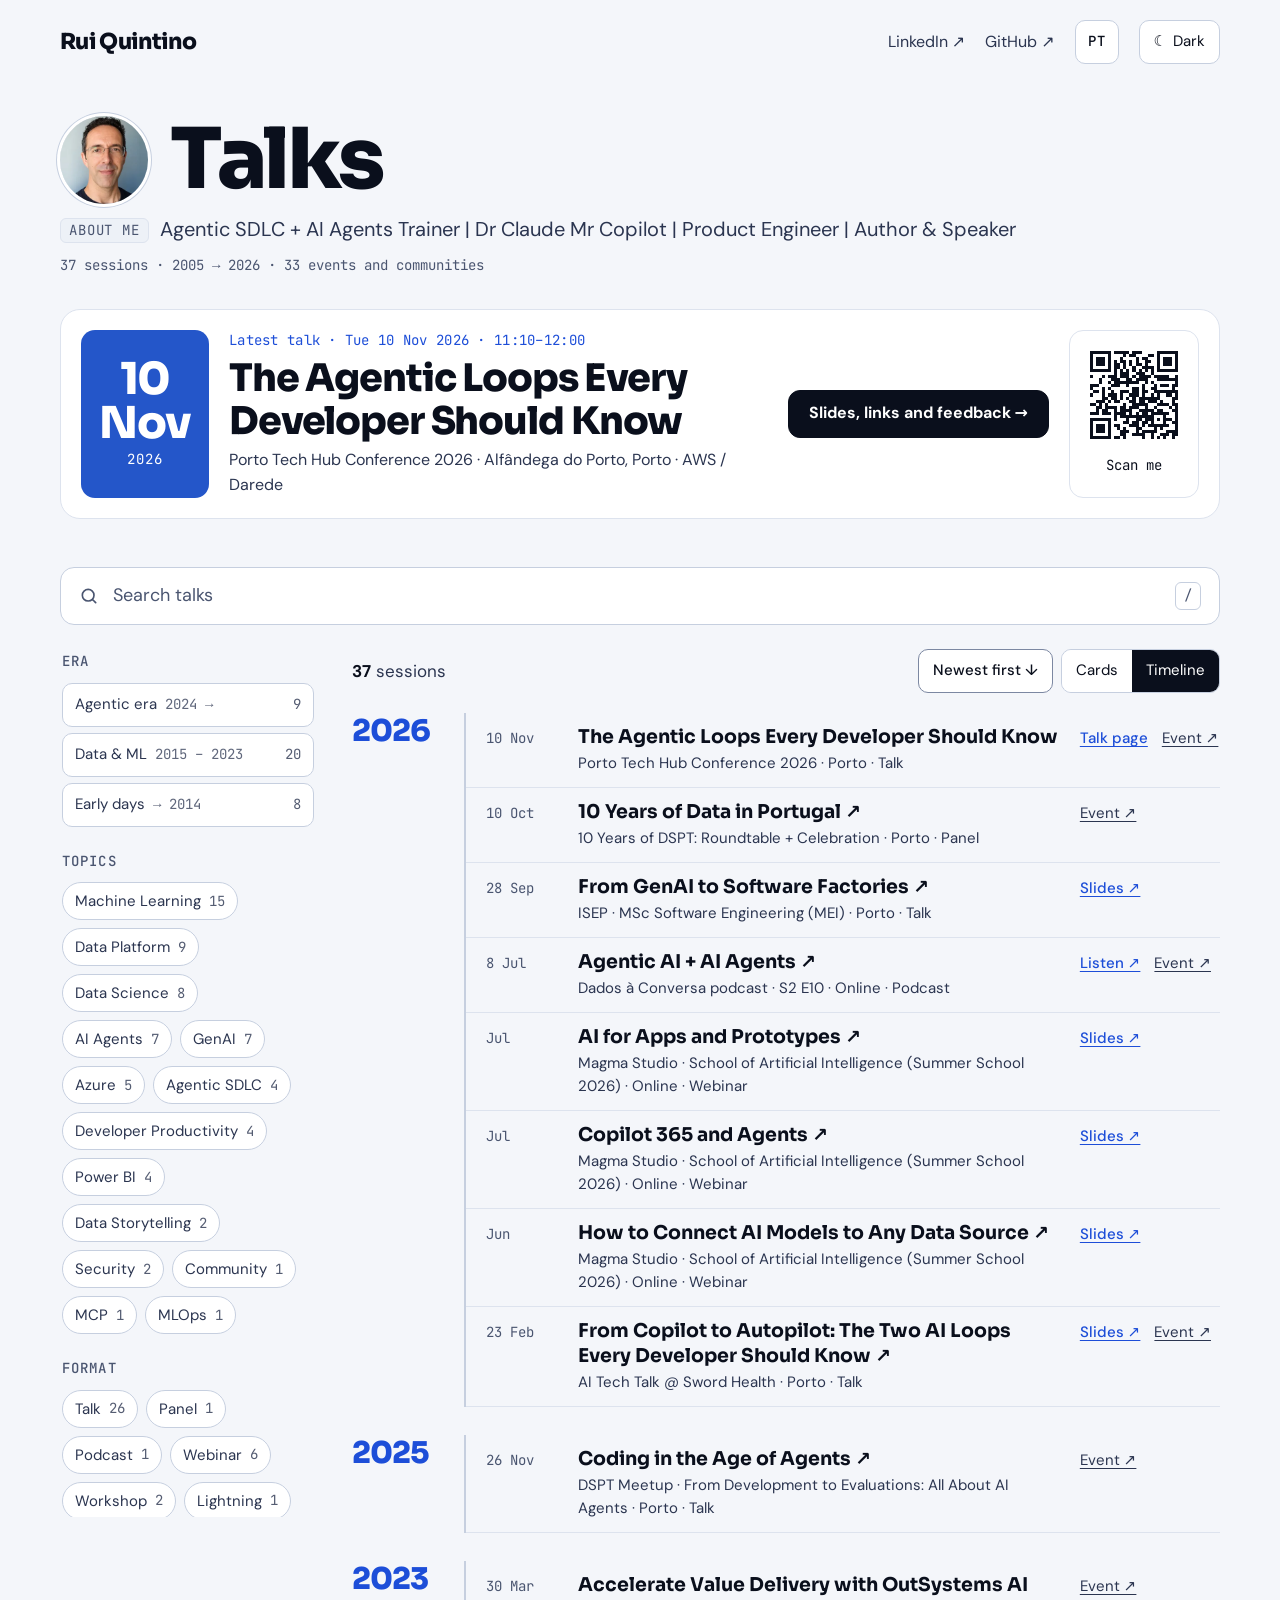
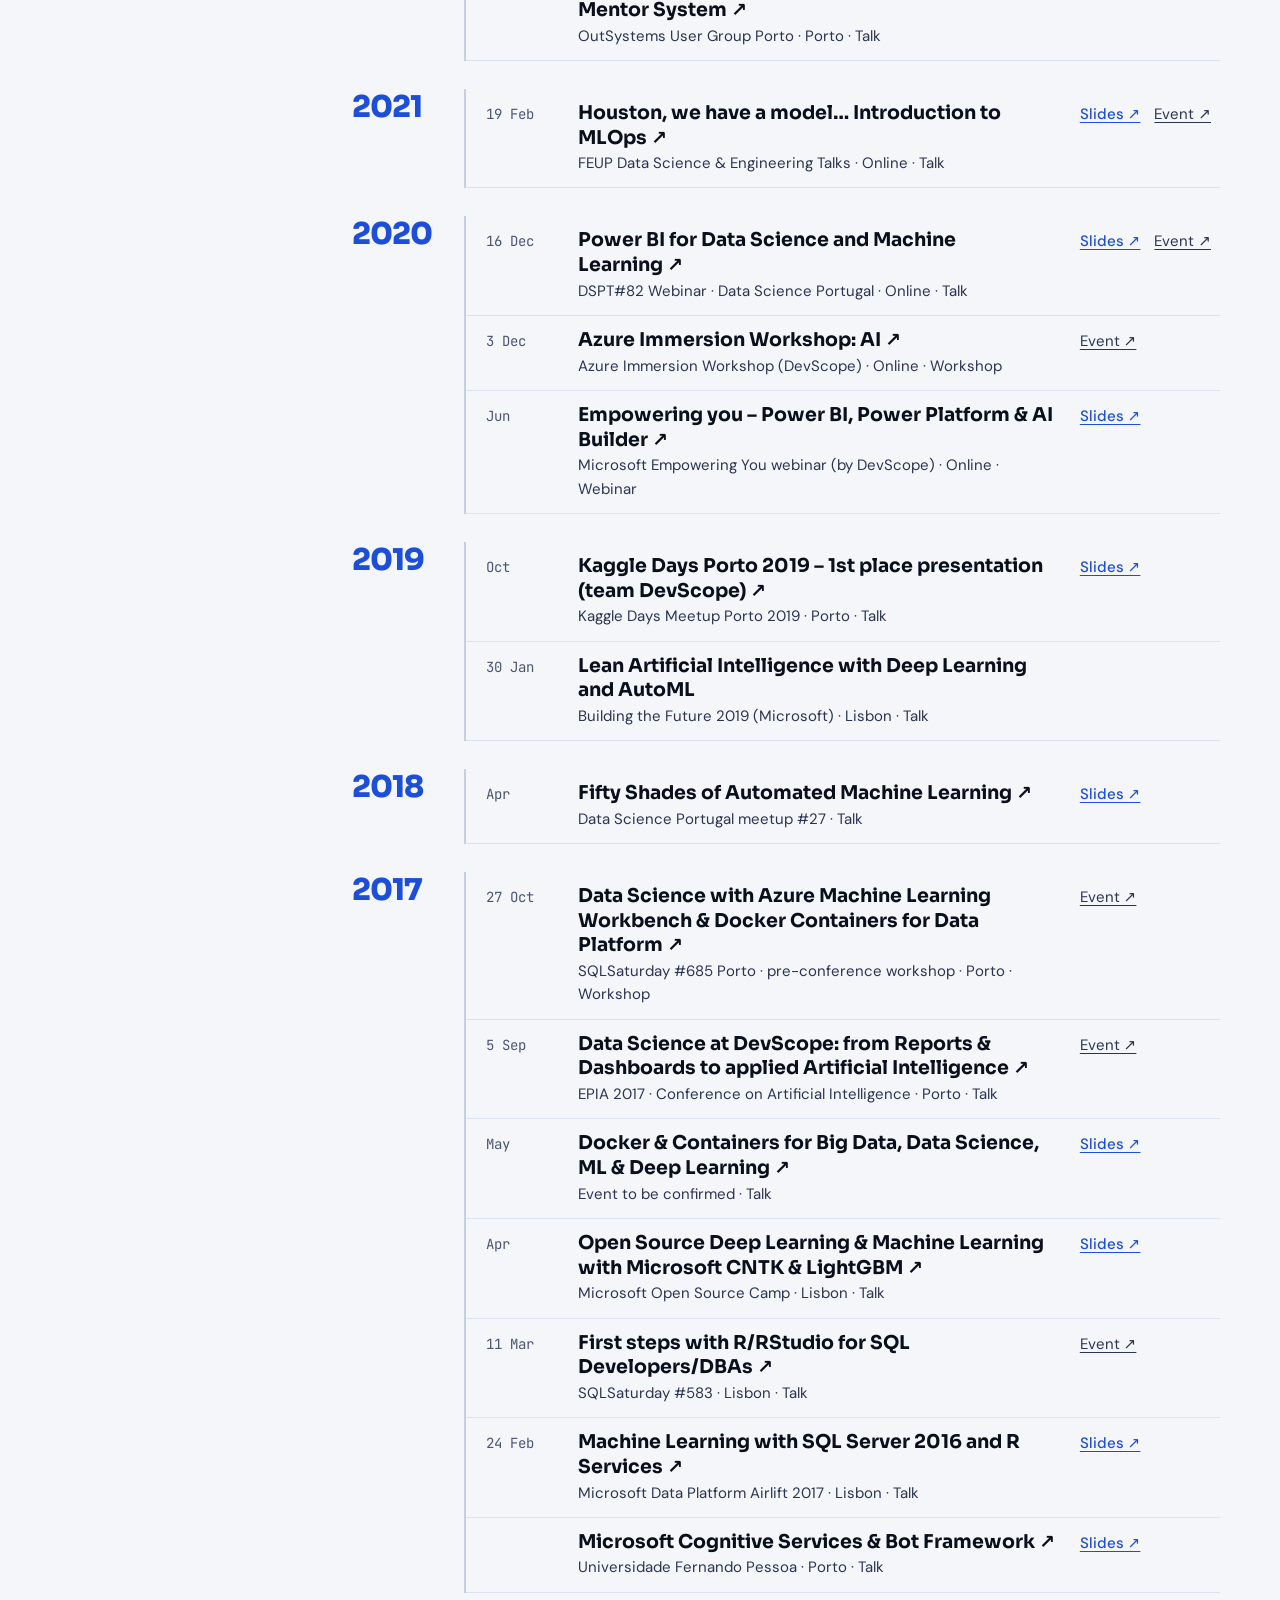
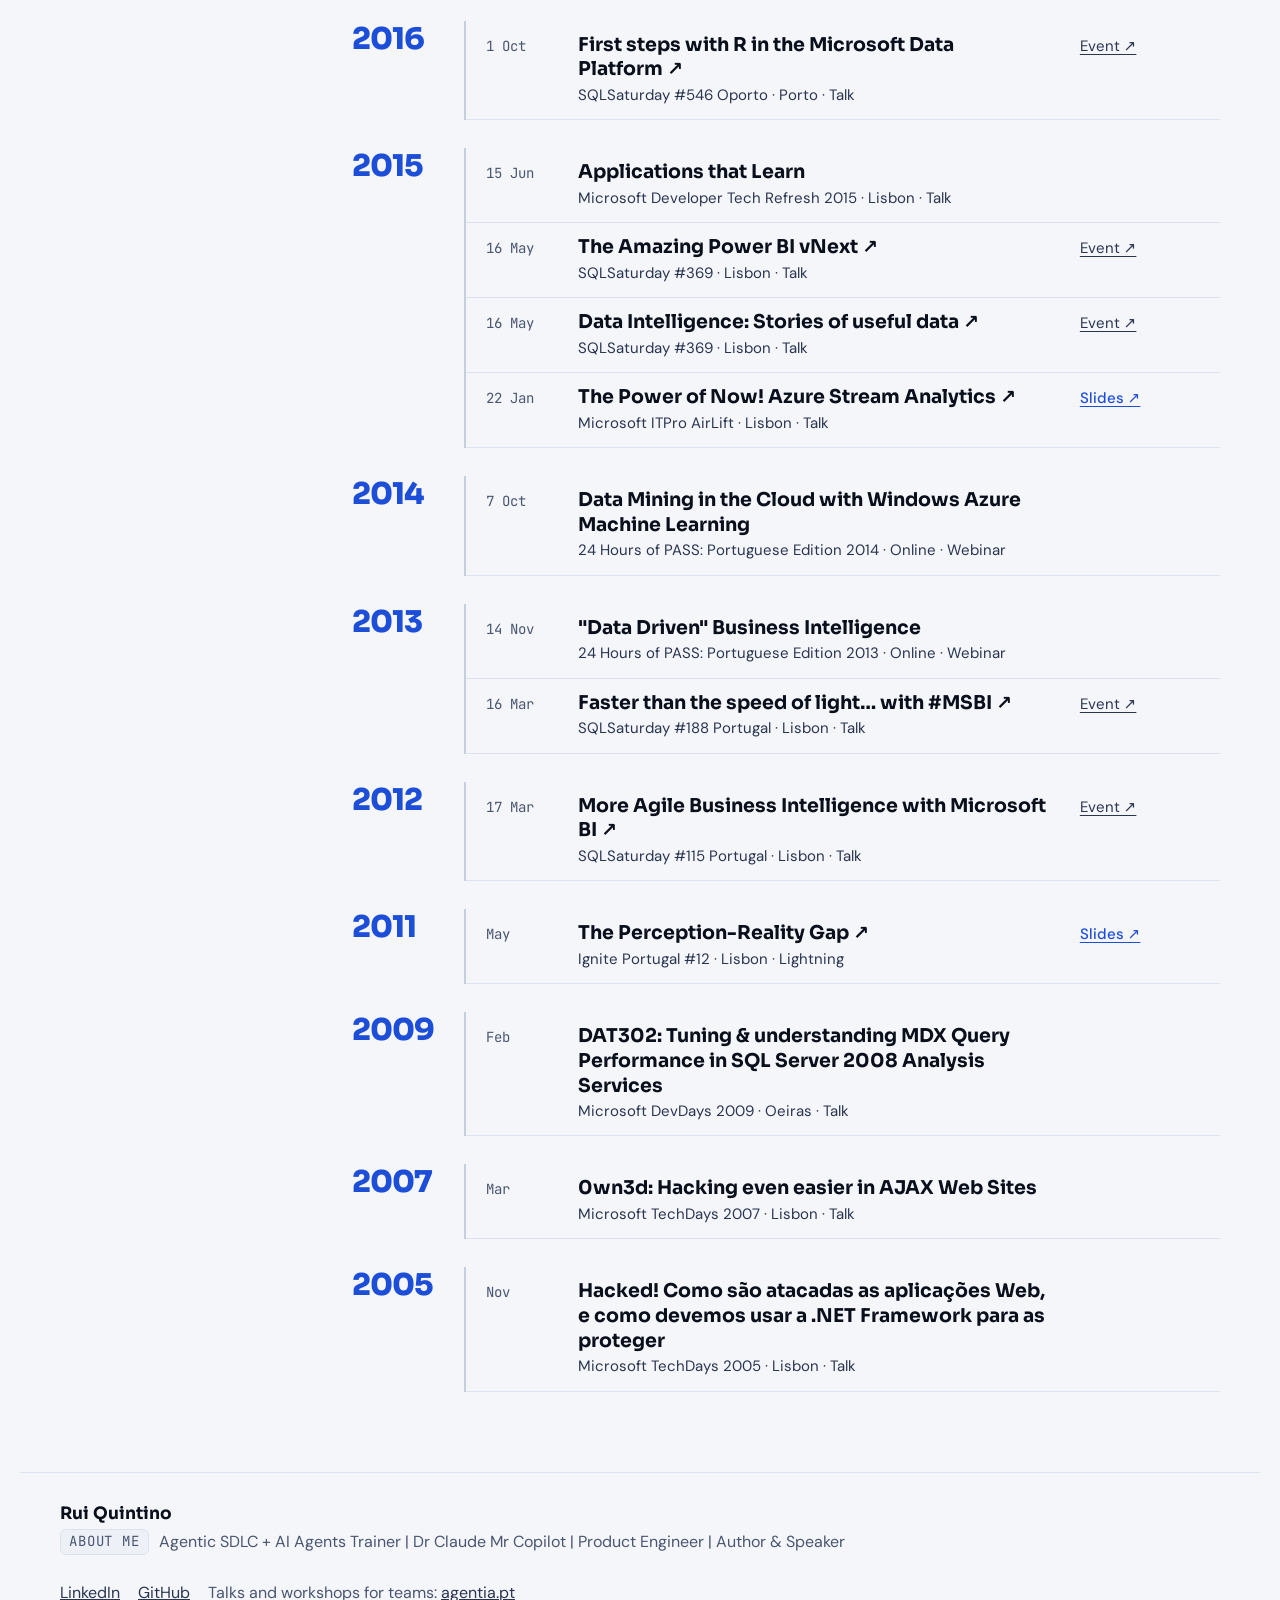
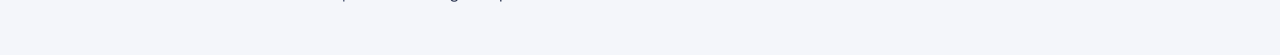
==== index.html @ 54f4214e "Serve live notes from live/<id>.md GitHub shows a .md file rendered and its web editor gets a Previe" ====
<!doctype html>
<html lang="en">
<head>
<meta charset="utf-8">
<meta name="viewport" content="width=device-width, initial-scale=1, viewport-fit=cover">
<meta http-equiv="Content-Security-Policy" content="default-src 'self'; script-src 'self'; style-src 'self'; img-src 'self' data:; font-src 'self'; connect-src 'self'; frame-src 'none'; object-src 'none'; base-uri 'none'; form-action 'none'">
<meta name="referrer" content="strict-origin-when-cross-origin">
<meta name="robots" content="noindex">
<title>Talks · Rui Quintino</title>
<meta name="description" content="Rui Quintino's talks on AI agents and agentic software development, with slides and links.">
<link rel="canonical" href="https://rquintino.github.io/talks/">
<link rel="alternate" hreflang="en" href="https://rquintino.github.io/talks/">
<link rel="alternate" hreflang="pt-PT" href="https://rquintino.github.io/talks/pt/">
<link rel="alternate" hreflang="x-default" href="https://rquintino.github.io/talks/">
<meta property="og:locale" content="en_GB">
<meta property="og:type" content="website">
<meta property="og:title" content="Talks · Rui Quintino">
<meta property="og:description" content="Rui Quintino's talks on AI agents and agentic software development, with slides and links.">
<meta property="og:url" content="https://rquintino.github.io/talks/">
<meta property="og:image" content="https://rquintino.github.io/talks/og/home.png">
<meta property="og:image:width" content="1200">
<meta property="og:image:height" content="630">
<meta name="twitter:card" content="summary_large_image">
<meta name="twitter:image" content="https://rquintino.github.io/talks/og/home.png">
<meta name="color-scheme" content="light dark">
<link rel="icon" href="./assets/icon.svg" type="image/svg+xml">
<link rel="preload" href="./assets/fonts/sora.woff2" as="font" type="font/woff2" crossorigin>
<link rel="preload" href="./assets/fonts/dm-sans.woff2" as="font" type="font/woff2" crossorigin>
<link rel="stylesheet" href="./assets/site.css?v=c972f9030e">
<script src="./assets/theme.js?v=9be3e08572"></script>
<script src="./assets/site.js?v=a1ed1f8ecf" defer></script>
</head>
<body>
<a class="skip" href="#main">Skip to content</a>
<header class="top wrap">
  <a class="brand" href="./"><span class="brand-name">Rui Quintino</span><span class="brand-path">/talks</span></a>
  <nav class="top-nav" aria-label="Profiles">
    <a class="" href="https://www.linkedin.com/in/rquintino/" rel="noopener noreferrer">LinkedIn ↗</a>
    <a class="" href="https://github.com/rquintino" rel="noopener noreferrer">GitHub ↗</a>
    <a class="lang-switch" href="pt/" hreflang="pt-PT" lang="pt-PT" aria-label="PT, ler em português">PT</a>
    <button class="theme-btn" type="button" data-theme-toggle hidden aria-label="Switch colour theme"><span class="theme-ico" data-theme-icon aria-hidden="true"></span><span class="theme-txt" data-theme-label>Theme</span></button>
  </nav>
</header>
<main id="main">
<section class="intro wrap">
  <div class="intro-head"><img class="avatar" src="./assets/rui.webp?v=7322fbe3c5" width="72" height="72" alt="Rui Quintino"><h1 class="intro-title">Talks</h1></div>
  <p class="intro-tagline"><span class="about-label">About me</span> Agentic SDLC + AI Agents Trainer | Dr Claude Mr Copilot | Product Engineer | Author &amp; Speaker</p>
  <p class="intro-stats mono">37 sessions · 2005 → 2026 · 33 events and communities</p>
</section>
<div class="wrap next-wrap"><section class="next" aria-labelledby="next-title" data-next data-id="pth26" data-start="2026-11-10T11:10:00+00:00" data-end="2026-11-10T12:00:00+00:00">
  <div class="next-count tone-agentic" aria-hidden="true"><span class="next-num" data-countdown-num>10 Nov</span><span class="next-unit mono" data-countdown-unit>2026</span></div>
  <div class="next-main">
    <p class="eyebrow mono"><span class="pulse" aria-hidden="true" hidden>●</span> <span data-next-label>Next talk</span> · <span class="nw d-long">Tue 10 Nov 2026</span><span class="nw d-short">10 Nov</span> · <span class="nw">11:10–12:00</span></p>
    <h2 id="next-title" class="next-title"><a href="./pth26/">The Agentic Loops Every Developer Should Know</a></h2>
    <p class="next-sub">Porto Tech Hub Conference 2026 · Alfândega do Porto, Porto · AWS / Darede</p>
  </div>
  <div class="next-actions">
    <a class="btn btn-primary" href="./pth26/" data-live-text="Slides, links and feedback →">Talk page →</a>
    <a class="btn" href="./pth26/talk.ics" data-ics>Add to calendar</a>
  </div>
  <a class="next-qr" href="./pth26/#stage" title="Open the QR code full screen"><svg class="qr-svg" viewBox="0 0 37 37" shape-rendering="crispEdges" role="img" aria-label="QR code for The Agentic Loops Every Developer Should Know"><rect width="37" height="37" fill="#fff"/><path d="M4 4h1v1h-1zM5 4h1v1h-1zM6 4h1v1h-1zM7 4h1v1h-1zM8 4h1v1h-1zM9 4h1v1h-1zM10 4h1v1h-1zM12 4h1v1h-1zM13 4h1v1h-1zM14 4h1v1h-1zM15 4h1v1h-1zM16 4h1v1h-1zM18 4h1v1h-1zM19 4h1v1h-1zM20 4h1v1h-1zM26 4h1v1h-1zM27 4h1v1h-1zM28 4h1v1h-1zM29 4h1v1h-1zM30 4h1v1h-1zM31 4h1v1h-1zM32 4h1v1h-1zM4 5h1v1h-1zM10 5h1v1h-1zM15 5h1v1h-1zM17 5h1v1h-1zM18 5h1v1h-1zM23 5h1v1h-1zM24 5h1v1h-1zM26 5h1v1h-1zM32 5h1v1h-1zM4 6h1v1h-1zM6 6h1v1h-1zM7 6h1v1h-1zM8 6h1v1h-1zM10 6h1v1h-1zM14 6h1v1h-1zM19 6h1v1h-1zM21 6h1v1h-1zM22 6h1v1h-1zM26 6h1v1h-1zM28 6h1v1h-1zM29 6h1v1h-1zM30 6h1v1h-1zM32 6h1v1h-1zM4 7h1v1h-1zM6 7h1v1h-1zM7 7h1v1h-1zM8 7h1v1h-1zM10 7h1v1h-1zM12 7h1v1h-1zM14 7h1v1h-1zM15 7h1v1h-1zM17 7h1v1h-1zM19 7h1v1h-1zM22 7h1v1h-1zM23 7h1v1h-1zM26 7h1v1h-1zM28 7h1v1h-1zM29 7h1v1h-1zM30 7h1v1h-1zM32 7h1v1h-1zM4 8h1v1h-1zM6 8h1v1h-1zM7 8h1v1h-1zM8 8h1v1h-1zM10 8h1v1h-1zM12 8h1v1h-1zM13 8h1v1h-1zM15 8h1v1h-1zM17 8h1v1h-1zM19 8h1v1h-1zM20 8h1v1h-1zM22 8h1v1h-1zM26 8h1v1h-1zM28 8h1v1h-1zM29 8h1v1h-1zM30 8h1v1h-1zM32 8h1v1h-1zM4 9h1v1h-1zM10 9h1v1h-1zM12 9h1v1h-1zM13 9h1v1h-1zM15 9h1v1h-1zM18 9h1v1h-1zM21 9h1v1h-1zM22 9h1v1h-1zM23 9h1v1h-1zM24 9h1v1h-1zM26 9h1v1h-1zM32 9h1v1h-1zM4 10h1v1h-1zM5 10h1v1h-1zM6 10h1v1h-1zM7 10h1v1h-1zM8 10h1v1h-1zM9 10h1v1h-1zM10 10h1v1h-1zM12 10h1v1h-1zM14 10h1v1h-1zM16 10h1v1h-1zM18 10h1v1h-1zM20 10h1v1h-1zM22 10h1v1h-1zM24 10h1v1h-1zM26 10h1v1h-1zM27 10h1v1h-1zM28 10h1v1h-1zM29 10h1v1h-1zM30 10h1v1h-1zM31 10h1v1h-1zM32 10h1v1h-1zM12 11h1v1h-1zM14 11h1v1h-1zM15 11h1v1h-1zM16 11h1v1h-1zM19 11h1v1h-1zM20 11h1v1h-1zM21 11h1v1h-1zM24 11h1v1h-1zM4 12h1v1h-1zM8 12h1v1h-1zM10 12h1v1h-1zM11 12h1v1h-1zM12 12h1v1h-1zM14 12h1v1h-1zM15 12h1v1h-1zM16 12h1v1h-1zM18 12h1v1h-1zM20 12h1v1h-1zM21 12h1v1h-1zM22 12h1v1h-1zM23 12h1v1h-1zM25 12h1v1h-1zM26 12h1v1h-1zM27 12h1v1h-1zM28 12h1v1h-1zM29 12h1v1h-1zM32 12h1v1h-1zM7 13h1v1h-1zM11 13h1v1h-1zM12 13h1v1h-1zM13 13h1v1h-1zM16 13h1v1h-1zM17 13h1v1h-1zM19 13h1v1h-1zM20 13h1v1h-1zM21 13h1v1h-1zM22 13h1v1h-1zM26 13h1v1h-1zM27 13h1v1h-1zM28 13h1v1h-1zM29 13h1v1h-1zM30 13h1v1h-1zM31 13h1v1h-1zM32 13h1v1h-1zM7 14h1v1h-1zM10 14h1v1h-1zM12 14h1v1h-1zM13 14h1v1h-1zM14 14h1v1h-1zM15 14h1v1h-1zM16 14h1v1h-1zM17 14h1v1h-1zM18 14h1v1h-1zM19 14h1v1h-1zM22 14h1v1h-1zM24 14h1v1h-1zM32 14h1v1h-1zM4 15h1v1h-1zM5 15h1v1h-1zM6 15h1v1h-1zM11 15h1v1h-1zM12 15h1v1h-1zM13 15h1v1h-1zM16 15h1v1h-1zM21 15h1v1h-1zM25 15h1v1h-1zM27 15h1v1h-1zM28 15h1v1h-1zM29 15h1v1h-1zM31 15h1v1h-1zM32 15h1v1h-1zM4 16h1v1h-1zM8 16h1v1h-1zM10 16h1v1h-1zM18 16h1v1h-1zM19 16h1v1h-1zM21 16h1v1h-1zM24 16h1v1h-1zM25 16h1v1h-1zM31 16h1v1h-1zM5 17h1v1h-1zM6 17h1v1h-1zM8 17h1v1h-1zM11 17h1v1h-1zM14 17h1v1h-1zM15 17h1v1h-1zM16 17h1v1h-1zM18 17h1v1h-1zM19 17h1v1h-1zM21 17h1v1h-1zM22 17h1v1h-1zM25 17h1v1h-1zM26 17h1v1h-1zM27 17h1v1h-1zM28 17h1v1h-1zM29 17h1v1h-1zM30 17h1v1h-1zM31 17h1v1h-1zM32 17h1v1h-1zM4 18h1v1h-1zM8 18h1v1h-1zM10 18h1v1h-1zM11 18h1v1h-1zM12 18h1v1h-1zM14 18h1v1h-1zM17 18h1v1h-1zM18 18h1v1h-1zM19 18h1v1h-1zM21 18h1v1h-1zM24 18h1v1h-1zM26 18h1v1h-1zM29 18h1v1h-1zM30 18h1v1h-1zM32 18h1v1h-1zM8 19h1v1h-1zM9 19h1v1h-1zM11 19h1v1h-1zM12 19h1v1h-1zM14 19h1v1h-1zM16 19h1v1h-1zM18 19h1v1h-1zM20 19h1v1h-1zM21 19h1v1h-1zM22 19h1v1h-1zM23 19h1v1h-1zM24 19h1v1h-1zM25 19h1v1h-1zM26 19h1v1h-1zM31 19h1v1h-1zM32 19h1v1h-1zM6 20h1v1h-1zM7 20h1v1h-1zM8 20h1v1h-1zM10 20h1v1h-1zM12 20h1v1h-1zM13 20h1v1h-1zM17 20h1v1h-1zM18 20h1v1h-1zM20 20h1v1h-1zM21 20h1v1h-1zM23 20h1v1h-1zM24 20h1v1h-1zM25 20h1v1h-1zM27 20h1v1h-1zM31 20h1v1h-1zM4 21h1v1h-1zM5 21h1v1h-1zM7 21h1v1h-1zM9 21h1v1h-1zM15 21h1v1h-1zM18 21h1v1h-1zM19 21h1v1h-1zM20 21h1v1h-1zM21 21h1v1h-1zM22 21h1v1h-1zM26 21h1v1h-1zM27 21h1v1h-1zM28 21h1v1h-1zM29 21h1v1h-1zM31 21h1v1h-1zM32 21h1v1h-1zM6 22h1v1h-1zM7 22h1v1h-1zM9 22h1v1h-1zM10 22h1v1h-1zM11 22h1v1h-1zM12 22h1v1h-1zM14 22h1v1h-1zM15 22h1v1h-1zM17 22h1v1h-1zM18 22h1v1h-1zM19 22h1v1h-1zM22 22h1v1h-1zM25 22h1v1h-1zM30 22h1v1h-1zM32 22h1v1h-1zM6 23h1v1h-1zM8 23h1v1h-1zM9 23h1v1h-1zM12 23h1v1h-1zM14 23h1v1h-1zM15 23h1v1h-1zM16 23h1v1h-1zM17 23h1v1h-1zM20 23h1v1h-1zM21 23h1v1h-1zM22 23h1v1h-1zM23 23h1v1h-1zM24 23h1v1h-1zM26 23h1v1h-1zM27 23h1v1h-1zM31 23h1v1h-1zM32 23h1v1h-1zM4 24h1v1h-1zM5 24h1v1h-1zM6 24h1v1h-1zM8 24h1v1h-1zM9 24h1v1h-1zM10 24h1v1h-1zM12 24h1v1h-1zM13 24h1v1h-1zM14 24h1v1h-1zM15 24h1v1h-1zM17 24h1v1h-1zM19 24h1v1h-1zM21 24h1v1h-1zM22 24h1v1h-1zM24 24h1v1h-1zM25 24h1v1h-1zM26 24h1v1h-1zM27 24h1v1h-1zM28 24h1v1h-1zM29 24h1v1h-1zM32 24h1v1h-1zM12 25h1v1h-1zM14 25h1v1h-1zM15 25h1v1h-1zM16 25h1v1h-1zM17 25h1v1h-1zM18 25h1v1h-1zM19 25h1v1h-1zM20 25h1v1h-1zM21 25h1v1h-1zM22 25h1v1h-1zM23 25h1v1h-1zM24 25h1v1h-1zM28 25h1v1h-1zM32 25h1v1h-1zM4 26h1v1h-1zM5 26h1v1h-1zM6 26h1v1h-1zM7 26h1v1h-1zM8 26h1v1h-1zM9 26h1v1h-1zM10 26h1v1h-1zM12 26h1v1h-1zM16 26h1v1h-1zM19 26h1v1h-1zM20 26h1v1h-1zM22 26h1v1h-1zM23 26h1v1h-1zM24 26h1v1h-1zM26 26h1v1h-1zM28 26h1v1h-1zM29 26h1v1h-1zM30 26h1v1h-1zM32 26h1v1h-1zM4 27h1v1h-1zM10 27h1v1h-1zM15 27h1v1h-1zM16 27h1v1h-1zM18 27h1v1h-1zM19 27h1v1h-1zM21 27h1v1h-1zM22 27h1v1h-1zM24 27h1v1h-1zM28 27h1v1h-1zM31 27h1v1h-1zM32 27h1v1h-1zM4 28h1v1h-1zM6 28h1v1h-1zM7 28h1v1h-1zM8 28h1v1h-1zM10 28h1v1h-1zM12 28h1v1h-1zM13 28h1v1h-1zM17 28h1v1h-1zM18 28h1v1h-1zM19 28h1v1h-1zM21 28h1v1h-1zM23 28h1v1h-1zM24 28h1v1h-1zM25 28h1v1h-1zM26 28h1v1h-1zM27 28h1v1h-1zM28 28h1v1h-1zM29 28h1v1h-1zM32 28h1v1h-1zM4 29h1v1h-1zM6 29h1v1h-1zM7 29h1v1h-1zM8 29h1v1h-1zM10 29h1v1h-1zM13 29h1v1h-1zM15 29h1v1h-1zM19 29h1v1h-1zM20 29h1v1h-1zM25 29h1v1h-1zM27 29h1v1h-1zM32 29h1v1h-1zM4 30h1v1h-1zM6 30h1v1h-1zM7 30h1v1h-1zM8 30h1v1h-1zM10 30h1v1h-1zM14 30h1v1h-1zM15 30h1v1h-1zM16 30h1v1h-1zM19 30h1v1h-1zM21 30h1v1h-1zM22 30h1v1h-1zM23 30h1v1h-1zM24 30h1v1h-1zM25 30h1v1h-1zM29 30h1v1h-1zM30 30h1v1h-1zM31 30h1v1h-1zM32 30h1v1h-1zM4 31h1v1h-1zM10 31h1v1h-1zM14 31h1v1h-1zM15 31h1v1h-1zM18 31h1v1h-1zM19 31h1v1h-1zM20 31h1v1h-1zM21 31h1v1h-1zM24 31h1v1h-1zM27 31h1v1h-1zM28 31h1v1h-1zM29 31h1v1h-1zM31 31h1v1h-1zM32 31h1v1h-1zM4 32h1v1h-1zM5 32h1v1h-1zM6 32h1v1h-1zM7 32h1v1h-1zM8 32h1v1h-1zM9 32h1v1h-1zM10 32h1v1h-1zM12 32h1v1h-1zM13 32h1v1h-1zM15 32h1v1h-1zM21 32h1v1h-1zM24 32h1v1h-1zM26 32h1v1h-1zM28 32h1v1h-1zM31 32h1v1h-1z" fill="#0A0F1C"/></svg><span class="mono">Scan me</span></a>
</section></div>
<section class="explore wrap" aria-label="All talks">
  <div class="search" data-js-only hidden>
    <label class="search-box" for="q">
      <svg width="20" height="20" viewBox="0 0 24 24" fill="none" stroke="currentColor" stroke-width="2" stroke-linecap="round" aria-hidden="true"><circle cx="11" cy="11" r="7"/><path d="M20 20l-3.5-3.5"/></svg>
      <span class="sr-only">Search talks</span>
      <input id="q" type="search" placeholder="Search talks" autocomplete="off" spellcheck="false">
      <kbd class="mono" aria-hidden="true">/</kbd>
    </label>
    <button type="button" class="btn filters-btn" data-filters-toggle aria-expanded="false" aria-controls="filters">Filters <span class="q-count mono" data-filters-n hidden></span></button>
  </div>
  <div class="layout">
    <aside class="filters" id="filters" data-js-only hidden aria-label="Filters">
      <div class="fgroup"><h2 class="fhead mono">Era</h2><div class="fstack">
        <button type="button" class="chip" data-group="era" data-value="agentic" aria-pressed="false"><span class="chip-label">Agentic era <span class="chip-span">2024 →</span></span><span class="chip-count mono" data-count>9</span></button>
        <button type="button" class="chip" data-group="era" data-value="data" aria-pressed="false"><span class="chip-label">Data &amp; ML <span class="chip-span">2015 – 2023</span></span><span class="chip-count mono" data-count>20</span></button>
        <button type="button" class="chip" data-group="era" data-value="early" aria-pressed="false"><span class="chip-label">Early days <span class="chip-span">→ 2014</span></span><span class="chip-count mono" data-count>8</span></button>
      </div></div>
      <div class="fgroup"><h2 class="fhead mono">Topics</h2><div class="fwrap">
        <button type="button" class="chip" data-group="tag" data-value="Machine Learning" aria-pressed="false"><span class="chip-label">Machine Learning</span><span class="chip-count mono" data-count>15</span></button>
        <button type="button" class="chip" data-group="tag" data-value="Data Platform" aria-pressed="false"><span class="chip-label">Data Platform</span><span class="chip-count mono" data-count>9</span></button>
        <button type="button" class="chip" data-group="tag" data-value="Data Science" aria-pressed="false"><span class="chip-label">Data Science</span><span class="chip-count mono" data-count>8</span></button>
        <button type="button" class="chip" data-group="tag" data-value="AI Agents" aria-pressed="false"><span class="chip-label">AI Agents</span><span class="chip-count mono" data-count>7</span></button>
        <button type="button" class="chip" data-group="tag" data-value="GenAI" aria-pressed="false"><span class="chip-label">GenAI</span><span class="chip-count mono" data-count>7</span></button>
        <button type="button" class="chip" data-group="tag" data-value="Azure" aria-pressed="false"><span class="chip-label">Azure</span><span class="chip-count mono" data-count>5</span></button>
        <button type="button" class="chip" data-group="tag" data-value="Agentic SDLC" aria-pressed="false"><span class="chip-label">Agentic SDLC</span><span class="chip-count mono" data-count>4</span></button>
        <button type="button" class="chip" data-group="tag" data-value="Developer Productivity" aria-pressed="false"><span class="chip-label">Developer Productivity</span><span class="chip-count mono" data-count>4</span></button>
        <button type="button" class="chip" data-group="tag" data-value="Power BI" aria-pressed="false"><span class="chip-label">Power BI</span><span class="chip-count mono" data-count>4</span></button>
        <button type="button" class="chip" data-group="tag" data-value="Data Storytelling" aria-pressed="false"><span class="chip-label">Data Storytelling</span><span class="chip-count mono" data-count>2</span></button>
        <button type="button" class="chip" data-group="tag" data-value="Security" aria-pressed="false"><span class="chip-label">Security</span><span class="chip-count mono" data-count>2</span></button>
        <button type="button" class="chip" data-group="tag" data-value="Community" aria-pressed="false"><span class="chip-label">Community</span><span class="chip-count mono" data-count>1</span></button>
        <button type="button" class="chip" data-group="tag" data-value="MCP" aria-pressed="false"><span class="chip-label">MCP</span><span class="chip-count mono" data-count>1</span></button>
        <button type="button" class="chip" data-group="tag" data-value="MLOps" aria-pressed="false"><span class="chip-label">MLOps</span><span class="chip-count mono" data-count>1</span></button>
      </div></div>
      <div class="fgroup"><h2 class="fhead mono">Format</h2><div class="fwrap">
        <button type="button" class="chip" data-group="format" data-value="Talk" aria-pressed="false"><span class="chip-label">Talk</span><span class="chip-count mono" data-count>26</span></button>
        <button type="button" class="chip" data-group="format" data-value="Panel" aria-pressed="false"><span class="chip-label">Panel</span><span class="chip-count mono" data-count>1</span></button>
        <button type="button" class="chip" data-group="format" data-value="Podcast" aria-pressed="false"><span class="chip-label">Podcast</span><span class="chip-count mono" data-count>1</span></button>
        <button type="button" class="chip" data-group="format" data-value="Webinar" aria-pressed="false"><span class="chip-label">Webinar</span><span class="chip-count mono" data-count>6</span></button>
        <button type="button" class="chip" data-group="format" data-value="Workshop" aria-pressed="false"><span class="chip-label">Workshop</span><span class="chip-count mono" data-count>2</span></button>
        <button type="button" class="chip" data-group="format" data-value="Lightning" aria-pressed="false"><span class="chip-label">Lightning</span><span class="chip-count mono" data-count>1</span></button>
      </div></div>
      <div class="fgroup"><h2 class="fhead mono">Materials</h2><div class="fwrap">
        <button type="button" class="chip" data-group="has" data-value="slides" aria-pressed="false"><span class="chip-label">Slides</span><span class="chip-count mono" data-count>16</span></button>
        <button type="button" class="chip" data-group="has" data-value="audio" aria-pressed="false"><span class="chip-label">Audio</span><span class="chip-count mono" data-count>1</span></button>
      </div></div>
      <button type="button" class="btn btn-primary filters-done" data-filters-done>Filters</button>
    </aside>
    <div class="results">
      <div class="toolbar">
        <div class="status"><p class="count" aria-live="polite" tabindex="-1"><strong data-result-count>37</strong> <span data-result-noun>sessions</span></p><div class="active" data-active></div></div>
        <div class="controls" data-js-only hidden>
          <button type="button" class="btn btn-small" data-sort>Newest first</button>
          <div class="seg" role="group" aria-label="Layout">
            <button type="button" class="seg-btn" data-view="grid" aria-pressed="false">Cards</button>
            <button type="button" class="seg-btn" data-view="list" aria-pressed="true">Timeline</button>
          </div>
        </div>
      </div>
      <div class="empty" data-empty hidden>
        <p class="empty-title">No talks match those filters</p>
        <p>Remove a filter or shorten the search.</p>
        <button type="button" class="btn btn-primary" data-clear>Show all talks</button>
      </div>
      <ul class="grid" data-grid hidden>
        <li class="card is-next" data-item data-id="pth26" data-date="2026-11-10" data-era="agentic" data-format="Talk" data-tags="AI Agents|Agentic SDLC|GenAI" data-has="" data-text="pth26 the agentic loops every developer should know porto tech hub conference 2026 porto alfandega do porto aws / darede talk en ai agents agentic sdlc genai loops are a key primitive for autonomous ai agents, and the now widely used &quot;agent mode&quot;. this session dives into the journey from the core reason + act loop to loop engineering — the shift from prompting agents to designing the systems that prompt them. and while the loops run — and the lights go out on fully automated dark software factories — what should we focus on? os loops agenticos que todos os programadores devem conhecer os loops sao uma primitiva fundamental dos agentes de ia autonomos e do agora amplamente usado &quot;agent mode&quot;. esta sessao percorre o caminho desde o loop base reason + act ate ao loop engineering — deixar de escrever prompts para os agentes e passar a desenhar os sistemas que os escrevem. e enquanto os loops correm — e as luzes se apagam em dark software factories totalmente automatizadas — em que nos devemos focar? talk ai agents agentic sdlc genai">
    <a class="cover tone-agentic" href="./pth26/" tabindex="-1" aria-hidden="true"><span class="cover-top"><span>Talk</span><span class="badge">Next</span></span><span class="cover-title">Agentic Loops</span></a>
    <div class="card-body">
      <p class="meta mono"><span class="meta-fmt">Talk<span class="badge-txt"> · Next</span> · </span>Tue 10 Nov 2026 · Porto</p>
      <h3 class="card-title"><a href="./pth26/">The Agentic Loops Every Developer Should Know</a></h3>
      <p class="card-event">Porto Tech Hub Conference 2026</p>
      
      <div class="tags"><span class="tag" data-tag="AI Agents">AI Agents</span><span class="tag" data-tag="Agentic SDLC">Agentic SDLC</span><span class="tag" data-tag="GenAI">GenAI</span></div>
      <div class="links"><a class="lnk" href="./pth26/">Talk page</a><a class="lnk lnk-quiet" href="https://portotechhub.com/conference-2026/" rel="noopener noreferrer">Event ↗</a></div>
      <details class="peek"><summary>Details</summary>
        <p>Loops are a key primitive for autonomous AI agents, and the now widely used &quot;Agent Mode&quot;.</p><p>This session dives into the journey from the core Reason + Act loop to loop engineering — the shift from prompting agents to designing the systems that prompt them.</p><p>And while the loops run — and the lights go out on fully automated Dark Software Factories — what should we focus on?</p>
        <dl>
          <dt>When</dt><dd>Tue 10 Nov 2026 · 11:10–12:00</dd>
          <dt>Where</dt><dd>Alfândega do Porto, Porto</dd>
          <dt>Track</dt><dd>AWS / Darede</dd>
          <dt>Level</dt><dd>Beginner</dd>
        </dl>
      </details>
    </div>
  </li>
        <li class="card" data-item data-id="dspt10" data-date="2026-10-10" data-era="agentic" data-format="Panel" data-tags="Data Science|Community" data-has="" data-text="dspt10 10 years of data in portugal 10 years of dspt: roundtable + celebration porto jam porto panel roundtable for data science portugal's 10th anniversary: the community's founders and early speakers look back at how data science and ai have changed in portugal over the past decade, and where they go next. data science community 10 anos de dados em portugal mesa-redonda do 10.º aniversario da data science portugal: os fundadores e os primeiros oradores da comunidade olham para a forma como a ciencia de dados e a ia mudaram em portugal na ultima decada, e para o que vem a seguir. panel data science community">
    <a class="cover tone-agentic" href="https://www.meetup.com/datascienceportugal/" rel="noopener noreferrer" tabindex="-1" aria-hidden="true"><span class="cover-top"><span>Panel</span></span><span class="cover-title">10 Years of Data</span></a>
    <div class="card-body">
      <p class="meta mono"><span class="meta-fmt">Panel · </span>Sat 10 Oct 2026 · Porto</p>
      <h3 class="card-title"><a href="https://www.meetup.com/datascienceportugal/" rel="noopener noreferrer">10 Years of Data in Portugal&nbsp;↗</a></h3>
      <p class="card-event">10 Years of DSPT: Roundtable + Celebration</p>
      <p class="card-sum">Roundtable for Data Science Portugal's 10th anniversary: the community's founders and early speakers look back at how data science and AI have changed in Portugal over the past decade, and where they go next.</p>
      <div class="tags"><span class="tag" data-tag="Data Science">Data Science</span><span class="tag" data-tag="Community">Community</span></div>
      <div class="links"><a class="lnk lnk-quiet" href="https://www.meetup.com/datascienceportugal/" rel="noopener noreferrer">Event ↗</a></div>
      
    </div>
  </li>
        <li class="card" data-item data-id="software-factories" data-date="2026-09-28" data-era="agentic" data-format="Talk" data-tags="GenAI|Agentic SDLC|AI Agents" data-has="slides" data-text="software-factories from genai to software factories isep · msc software engineering (mei) porto isep – instituto superior de engenharia do porto slides diapositivos talk en a two-hour session for isep's msc software engineering students. it covers what coding agents can do today, how machine learning led to generative ai and then to agents, how to work with coding agents day to day, where they fail, and what software factories mean for software engineering. genai agentic sdlc ai agents da genai as software factories isep · mestrado em engenharia informatica (mei) uma sessao de duas horas para os alunos do mestrado em engenharia de software do isep. mostra o que os coding agents ja fazem hoje, como o machine learning levou a ia generativa e depois aos agentes, como trabalhar com coding agents no dia a dia, onde falham e o que as software factories significam para a engenharia de software. talk genai agentic sdlc ai agents">
    <a class="cover tone-agentic" href="https://learn.agentia.pt/public/talks/isep-genai-to-software-factories/" rel="noopener noreferrer" tabindex="-1" aria-hidden="true"><span class="cover-top"><span>Talk</span></span><span class="cover-title">Software Factories</span></a>
    <div class="card-body">
      <p class="meta mono"><span class="meta-fmt">Talk · </span>Mon 28 Sep 2026 · Porto</p>
      <h3 class="card-title"><a href="https://learn.agentia.pt/public/talks/isep-genai-to-software-factories/" rel="noopener noreferrer">From GenAI to Software Factories&nbsp;↗</a></h3>
      <p class="card-event">ISEP · MSc Software Engineering (MEI)</p>
      <p class="card-sum">A two-hour session for ISEP's MSc software engineering students. It covers what coding agents can do today, how machine learning led to generative AI and then to agents, how to work with coding agents day to day, where they fail, and what software factories mean for software engineering.</p>
      <div class="tags"><span class="tag" data-tag="GenAI">GenAI</span><span class="tag" data-tag="Agentic SDLC">Agentic SDLC</span><span class="tag" data-tag="AI Agents">AI Agents</span></div>
      <div class="links"><a class="lnk" href="https://learn.agentia.pt/public/talks/isep-genai-to-software-factories/" rel="noopener noreferrer">Slides ↗</a></div>
      
    </div>
  </li>
        <li class="card" data-item data-id="dados-a-conversa" data-date="2026-07-08" data-era="agentic" data-format="Podcast" data-tags="AI Agents|GenAI" data-has="audio" data-text="dados-a-conversa agentic ai + ai agents dados a conversa podcast · s2 e10 online audio audio podcast podcast pt a conversation in portuguese on generative ai and autonomous agents. as people move to architecture, requirements, validation and strategy, intent, critical thinking and constant relearning count for more. ai agents genai ia agentica + agentes de ia podcast dados a conversa · t2 e10 uma conversa sobre ia generativa e agentes autonomos. a medida que as pessoas passam para a arquitetura, os requisitos, a validacao e a estrategia, a intencao, o pensamento critico e a reaprendizagem constante passam a contar mais. podcast ai agents genai">
    <a class="cover tone-agentic" href="https://podcast.digitalinside.pt/e/2%C2%AA-serie-episodio-10-com-rui-quintino-agentic-ai-ai-agents-trainer" rel="noopener noreferrer" tabindex="-1" aria-hidden="true"><span class="cover-top"><span>Podcast · Portuguese</span></span><span class="cover-title">Dados à Conversa</span></a>
    <div class="card-body">
      <p class="meta mono"><span class="meta-fmt">Podcast · Portuguese · </span>Wed 8 Jul 2026 · Online</p>
      <h3 class="card-title"><a href="https://podcast.digitalinside.pt/e/2%C2%AA-serie-episodio-10-com-rui-quintino-agentic-ai-ai-agents-trainer" rel="noopener noreferrer">Agentic AI + AI Agents&nbsp;↗</a></h3>
      <p class="card-event">Dados à Conversa podcast · S2 E10</p>
      <p class="card-sum">A conversation in Portuguese on generative AI and autonomous agents. As people move to architecture, requirements, validation and strategy, intent, critical thinking and constant relearning count for more.</p>
      <div class="tags"><span class="tag" data-tag="AI Agents">AI Agents</span><span class="tag" data-tag="GenAI">GenAI</span></div>
      <div class="links"><a class="lnk" href="https://podcast.digitalinside.pt/e/2%C2%AA-serie-episodio-10-com-rui-quintino-agentic-ai-ai-agents-trainer" rel="noopener noreferrer">Listen ↗</a><a class="lnk lnk-quiet" href="https://digitalinside.pt/2-a-serie-episodio-10-com-rui-quintino-agentic-ai-ai-agents-trainer/" rel="noopener noreferrer">Event ↗</a></div>
      
    </div>
  </li>
        <li class="card" data-item data-id="magma-ai-apps" data-date="2026-07" data-era="agentic" data-format="Webinar" data-tags="GenAI|Developer Productivity" data-has="slides" data-text="magma-ai-apps ai for apps and prototypes magma studio · school of artificial intelligence (summer school 2026) online slides diapositivos webinar pt building apps and prototypes with ai: vibe coding, the tools and platforms worth trying, and the security side, both for you and for your app's users. genai developer productivity ia para aplicacoes e prototipos magma studio · escola da inteligencia artificial (summer school 2026) criar aplicacoes e prototipos com ia: vibe coding, as ferramentas e plataformas que vale a pena experimentar, e o lado da seguranca, para ti e para os utilizadores da tua aplicacao. webinar genai developer productivity">
    <a class="cover tone-agentic" href="https://learn.agentia.pt/public/talks/magmastudio-ia-para-aplica-es-e-prot-tipos/" rel="noopener noreferrer" tabindex="-1" aria-hidden="true"><span class="cover-top"><span>Webinar · Portuguese</span></span><span class="cover-title">AI for apps &amp; prototypes</span></a>
    <div class="card-body">
      <p class="meta mono"><span class="meta-fmt">Webinar · Portuguese · </span>Jul 2026 · Online</p>
      <h3 class="card-title"><a href="https://learn.agentia.pt/public/talks/magmastudio-ia-para-aplica-es-e-prot-tipos/" rel="noopener noreferrer">AI for Apps and Prototypes&nbsp;↗</a></h3>
      <p class="card-event">Magma Studio · School of Artificial Intelligence (Summer School 2026)</p>
      <p class="card-sum">Building apps and prototypes with AI: vibe coding, the tools and platforms worth trying, and the security side, both for you and for your app's users.</p>
      <div class="tags"><span class="tag" data-tag="GenAI">GenAI</span><span class="tag" data-tag="Developer Productivity">Developer Productivity</span></div>
      <div class="links"><a class="lnk" href="https://learn.agentia.pt/public/talks/magmastudio-ia-para-aplica-es-e-prot-tipos/" rel="noopener noreferrer">Slides ↗</a></div>
      
    </div>
  </li>
        <li class="card" data-item data-id="magma-copilot365" data-date="2026-07" data-era="agentic" data-format="Webinar" data-tags="GenAI|AI Agents" data-has="slides" data-text="magma-copilot365 copilot 365 and agents magma studio · school of artificial intelligence (summer school 2026) online slides diapositivos webinar pt microsoft 365 copilot and agents: ai, agents and specialists explained, copilot 101, practical scenarios for everyday work, and a look at other platforms. genai ai agents copilot 365 e agentes magma studio · escola da inteligencia artificial (summer school 2026) microsoft 365 copilot e agentes: ia, agentes e especialistas explicados, copilot 101, cenarios praticos para o trabalho do dia a dia e um olhar sobre outras plataformas. webinar genai ai agents">
    <a class="cover tone-agentic" href="https://learn.agentia.pt/public/talks/magmastudio-copilot-365-e-agentes/" rel="noopener noreferrer" tabindex="-1" aria-hidden="true"><span class="cover-top"><span>Webinar · Portuguese</span></span><span class="cover-title">Copilot 365 &amp; Agents</span></a>
    <div class="card-body">
      <p class="meta mono"><span class="meta-fmt">Webinar · Portuguese · </span>Jul 2026 · Online</p>
      <h3 class="card-title"><a href="https://learn.agentia.pt/public/talks/magmastudio-copilot-365-e-agentes/" rel="noopener noreferrer">Copilot 365 and Agents&nbsp;↗</a></h3>
      <p class="card-event">Magma Studio · School of Artificial Intelligence (Summer School 2026)</p>
      <p class="card-sum">Microsoft 365 Copilot and agents: AI, agents and specialists explained, Copilot 101, practical scenarios for everyday work, and a look at other platforms.</p>
      <div class="tags"><span class="tag" data-tag="GenAI">GenAI</span><span class="tag" data-tag="AI Agents">AI Agents</span></div>
      <div class="links"><a class="lnk" href="https://learn.agentia.pt/public/talks/magmastudio-copilot-365-e-agentes/" rel="noopener noreferrer">Slides ↗</a></div>
      
    </div>
  </li>
        <li class="card" data-item data-id="magma-ai-data" data-date="2026-06" data-era="agentic" data-format="Webinar" data-tags="AI Agents|GenAI|MCP" data-has="slides" data-text="magma-ai-data how to connect ai models to any data source magma studio · school of artificial intelligence (summer school 2026) online slides diapositivos webinar pt how to connect ai models to your data: rag, tool use, autonomous agents and the plan-act-observe loop, model context protocol use cases, and security practices such as prompt-injection defences and least privilege. ai agents genai mcp como ligar modelos de ia a qualquer fonte de dados magma studio · escola da inteligencia artificial (summer school 2026) como ligar modelos de ia aos teus dados: rag, uso de ferramentas, agentes autonomos e o loop planear-agir-observar, casos de uso do model context protocol e boas praticas de seguranca, como defesas contra prompt injection e o principio do minimo privilegio. webinar ai agents genai mcp">
    <a class="cover tone-agentic" href="https://learn.agentia.pt/public/talks/magmastudio-como-ligar-modelos-de-ia-a-qualquer-fo/" rel="noopener noreferrer" tabindex="-1" aria-hidden="true"><span class="cover-top"><span>Webinar · Portuguese</span></span><span class="cover-title">AI + any data source</span></a>
    <div class="card-body">
      <p class="meta mono"><span class="meta-fmt">Webinar · Portuguese · </span>Jun 2026 · Online</p>
      <h3 class="card-title"><a href="https://learn.agentia.pt/public/talks/magmastudio-como-ligar-modelos-de-ia-a-qualquer-fo/" rel="noopener noreferrer">How to Connect AI Models to Any Data Source&nbsp;↗</a></h3>
      <p class="card-event">Magma Studio · School of Artificial Intelligence (Summer School 2026)</p>
      <p class="card-sum">How to connect AI models to your data: RAG, tool use, autonomous agents and the plan-act-observe loop, Model Context Protocol use cases, and security practices such as prompt-injection defences and least privilege.</p>
      <div class="tags"><span class="tag" data-tag="AI Agents">AI Agents</span><span class="tag" data-tag="GenAI">GenAI</span><span class="tag" data-tag="MCP">MCP</span></div>
      <div class="links"><a class="lnk" href="https://learn.agentia.pt/public/talks/magmastudio-como-ligar-modelos-de-ia-a-qualquer-fo/" rel="noopener noreferrer">Slides ↗</a></div>
      
    </div>
  </li>
        <li class="card" data-item data-id="copilot-autopilot" data-date="2026-02-23" data-era="agentic" data-format="Talk" data-tags="AI Agents|Agentic SDLC|Developer Productivity" data-has="slides" data-text="copilot-autopilot from copilot to autopilot: the two ai loops every developer should know ai tech talk @ sword health porto sword health office slides diapositivos talk en most ai coding is still single-turn autocomplete. agents work in loops. the session covers two of them, react (the agent loop) and ralph (plan, execute, verify, reset, repeat), with live demos, how agents fail, where humans approve, and a developer playbook built on context and spec-driven engineering. ai agents agentic sdlc developer productivity do copilot ao autopilot: os dois loops de ia que todos os programadores devem conhecer a maior parte da programacao com ia ainda e autocomplete de um so passo. os agentes trabalham em loops. a sessao mostra dois deles, o react (o loop do agente) e o ralph (planear, executar, verificar, recomecar, repetir), com demos ao vivo, as formas como os agentes falham, onde entra a aprovacao humana e um guia pratico assente em context engineering e spec-driven development. talk ai agents agentic sdlc developer productivity">
    <a class="cover tone-agentic" href="https://learn.agentia.pt/public/talks/from-copilot-to-autopilot/" rel="noopener noreferrer" tabindex="-1" aria-hidden="true"><span class="cover-top"><span>Talk</span></span><span class="cover-title">Copilot → Autopilot</span></a>
    <div class="card-body">
      <p class="meta mono"><span class="meta-fmt">Talk · </span>Mon 23 Feb 2026 · Porto</p>
      <h3 class="card-title"><a href="https://learn.agentia.pt/public/talks/from-copilot-to-autopilot/" rel="noopener noreferrer">From Copilot to Autopilot: The Two AI Loops Every Developer Should Know&nbsp;↗</a></h3>
      <p class="card-event">AI Tech Talk @ Sword Health</p>
      <p class="card-sum">Most AI coding is still single-turn autocomplete. Agents work in loops. The session covers two of them, ReAct (the agent loop) and RALPH (plan, execute, verify, reset, repeat), with live demos, how agents fail, where humans approve, and a developer playbook built on context and spec-driven engineering.</p>
      <div class="tags"><span class="tag" data-tag="AI Agents">AI Agents</span><span class="tag" data-tag="Agentic SDLC">Agentic SDLC</span><span class="tag" data-tag="Developer Productivity">Developer Productivity</span></div>
      <div class="links"><a class="lnk" href="https://learn.agentia.pt/public/talks/from-copilot-to-autopilot/" rel="noopener noreferrer">Slides ↗</a><a class="lnk lnk-quiet" href="https://events.swordhealth.tech/" rel="noopener noreferrer">Event ↗</a></div>
      
    </div>
  </li>
        <li class="card" data-item data-id="coding-age-of-agents" data-date="2025-11-26" data-era="agentic" data-format="Talk" data-tags="AI Agents|Developer Productivity|Agentic SDLC" data-has="" data-text="coding-age-of-agents coding in the age of agents dspt meetup · from development to evaluations: all about ai agents porto devscope office talk how agentic workflows and tools such as claude code and github copilot change day-to-day software development. ai agents developer productivity agentic sdlc programar na era dos agentes como os fluxos de trabalho agenticos e ferramentas como o claude code e o github copilot mudam o desenvolvimento de software no dia a dia. talk ai agents developer productivity agentic sdlc">
    <a class="cover tone-agentic" href="https://devscope.net/events/dspt-meetup-from-development-to-evaluations-all-about-ai-agents" rel="noopener noreferrer" tabindex="-1" aria-hidden="true"><span class="cover-top"><span>Talk</span></span><span class="cover-title">Coding with Agents</span></a>
    <div class="card-body">
      <p class="meta mono"><span class="meta-fmt">Talk · </span>Wed 26 Nov 2025 · Porto</p>
      <h3 class="card-title"><a href="https://devscope.net/events/dspt-meetup-from-development-to-evaluations-all-about-ai-agents" rel="noopener noreferrer">Coding in the Age of Agents&nbsp;↗</a></h3>
      <p class="card-event">DSPT Meetup · From Development to Evaluations: All About AI Agents</p>
      <p class="card-sum">How agentic workflows and tools such as Claude Code and GitHub Copilot change day-to-day software development.</p>
      <div class="tags"><span class="tag" data-tag="AI Agents">AI Agents</span><span class="tag" data-tag="Developer Productivity">Developer Productivity</span><span class="tag" data-tag="Agentic SDLC">Agentic SDLC</span></div>
      <div class="links"><a class="lnk lnk-quiet" href="https://devscope.net/events/dspt-meetup-from-development-to-evaluations-all-about-ai-agents" rel="noopener noreferrer">Event ↗</a></div>
      
    </div>
  </li>
        <li class="card" data-item data-id="os-ai-mentor" data-date="2023-03-30" data-era="data" data-format="Talk" data-tags="GenAI|Developer Productivity" data-has="" data-text="os-ai-mentor accelerate value delivery with outsystems ai mentor system outsystems user group porto porto talk using outsystems ai mentor to deliver faster on the outsystems platform. genai developer productivity acelerar a entrega de valor com o outsystems ai mentor system usar o outsystems ai mentor para entregar mais depressa na plataforma outsystems. talk genai developer productivity">
    <a class="cover tone-data" href="https://usergroups.outsystems.com/events/details/outsystems-inc-porto-presents-accelerate-value-delivery-with-outsystems-ai-mentor-system/" rel="noopener noreferrer" tabindex="-1" aria-hidden="true"><span class="cover-top"><span>Talk</span></span><span class="cover-title">AI Mentor System</span></a>
    <div class="card-body">
      <p class="meta mono"><span class="meta-fmt">Talk · </span>Thu 30 Mar 2023 · Porto</p>
      <h3 class="card-title"><a href="https://usergroups.outsystems.com/events/details/outsystems-inc-porto-presents-accelerate-value-delivery-with-outsystems-ai-mentor-system/" rel="noopener noreferrer">Accelerate Value Delivery with OutSystems AI Mentor System&nbsp;↗</a></h3>
      <p class="card-event">OutSystems User Group Porto</p>
      <p class="card-sum">Using OutSystems AI Mentor to deliver faster on the OutSystems platform.</p>
      <div class="tags"><span class="tag" data-tag="GenAI">GenAI</span><span class="tag" data-tag="Developer Productivity">Developer Productivity</span></div>
      <div class="links"><a class="lnk lnk-quiet" href="https://usergroups.outsystems.com/events/details/outsystems-inc-porto-presents-accelerate-value-delivery-with-outsystems-ai-mentor-system/" rel="noopener noreferrer">Event ↗</a></div>
      
    </div>
  </li>
        <li class="card" data-item data-id="intro-mlops" data-date="2021-02-19" data-era="data" data-format="Talk" data-tags="MLOps|Machine Learning" data-has="slides" data-text="intro-mlops houston, we have a model… introduction to mlops feup data science &amp; engineering talks online slides diapositivos talk training a model is the start. deploying, monitoring, retraining and scaling machine learning in production is most of the work, and the model code is a small part of it. mlops machine learning houston, temos um modelo… introducao ao mlops treinar um modelo e so o inicio. implementar, monitorizar, retreinar e escalar machine learning em producao e a maior parte do trabalho, e o codigo do modelo e uma pequena parte dele. talk mlops machine learning">
    <a class="cover tone-data" href="https://www.slideshare.net/rquintino/houston-we-have-a-model-introduction-to-mlops" rel="noopener noreferrer" tabindex="-1" aria-hidden="true"><span class="cover-top"><span>Talk</span></span><span class="cover-title">Intro to MLOps</span></a>
    <div class="card-body">
      <p class="meta mono"><span class="meta-fmt">Talk · </span>Fri 19 Feb 2021 · Online</p>
      <h3 class="card-title"><a href="https://www.slideshare.net/rquintino/houston-we-have-a-model-introduction-to-mlops" rel="noopener noreferrer">Houston, we have a model… Introduction to MLOps&nbsp;↗</a></h3>
      <p class="card-event">FEUP Data Science &amp; Engineering Talks</p>
      <p class="card-sum">Training a model is the start. Deploying, monitoring, retraining and scaling machine learning in production is most of the work, and the model code is a small part of it.</p>
      <div class="tags"><span class="tag" data-tag="MLOps">MLOps</span><span class="tag" data-tag="Machine Learning">Machine Learning</span></div>
      <div class="links"><a class="lnk" href="https://www.slideshare.net/rquintino/houston-we-have-a-model-introduction-to-mlops" rel="noopener noreferrer">Slides ↗</a><a class="lnk lnk-quiet" href="https://dei.fe.up.pt/dsetalks/?p=1454" rel="noopener noreferrer">Event ↗</a></div>
      
    </div>
  </li>
        <li class="card" data-item data-id="pbi-data-science" data-date="2020-12-16" data-era="data" data-format="Talk" data-tags="Power BI|Data Science|Machine Learning" data-has="slides" data-text="pbi-data-science power bi for data science and machine learning dspt#82 webinar · data science portugal online slides diapositivos talk power bi is a bi favourite, but it has plenty for data scientists too: quick exploratory analysis, built-in anomaly detection, r and python integration, and automl. power bi data science machine learning power bi para ciencia de dados e machine learning o power bi e um favorito do bi, mas tambem tem muito para oferecer a cientistas de dados: analise exploratoria rapida, detecao de anomalias integrada, integracao com r e python, e automl. talk power bi data science machine learning">
    <a class="cover tone-data" href="https://www.slideshare.net/rquintino/power-bi-for-data-science-and-machine-learning-data-science-portugal-meetup" rel="noopener noreferrer" tabindex="-1" aria-hidden="true"><span class="cover-top"><span>Talk</span></span><span class="cover-title">Power BI for DS &amp; ML</span></a>
    <div class="card-body">
      <p class="meta mono"><span class="meta-fmt">Talk · </span>Wed 16 Dec 2020 · Online</p>
      <h3 class="card-title"><a href="https://www.slideshare.net/rquintino/power-bi-for-data-science-and-machine-learning-data-science-portugal-meetup" rel="noopener noreferrer">Power BI for Data Science and Machine Learning&nbsp;↗</a></h3>
      <p class="card-event">DSPT#82 Webinar · Data Science Portugal</p>
      <p class="card-sum">Power BI is a BI favourite, but it has plenty for data scientists too: quick exploratory analysis, built-in anomaly detection, R and Python integration, and AutoML.</p>
      <div class="tags"><span class="tag" data-tag="Power BI">Power BI</span><span class="tag" data-tag="Data Science">Data Science</span><span class="tag" data-tag="Machine Learning">Machine Learning</span></div>
      <div class="links"><a class="lnk" href="https://www.slideshare.net/rquintino/power-bi-for-data-science-and-machine-learning-data-science-portugal-meetup" rel="noopener noreferrer">Slides ↗</a><a class="lnk lnk-quiet" href="https://www.meetup.com/datascienceportugal/events/274929534/" rel="noopener noreferrer">Event ↗</a></div>
      
    </div>
  </li>
        <li class="card" data-item data-id="azure-immersion-ai" data-date="2020-12-03" data-era="data" data-format="Workshop" data-tags="Azure|Machine Learning" data-has="" data-text="azure-immersion-ai azure immersion workshop: ai azure immersion workshop (devscope) online workshop a virtual hands-on workshop on azure ai: azure machine learning with synapse, knowledge mining, cognitive services and bots. azure machine learning azure immersion workshop: ia um workshop pratico e virtual sobre ia no azure: azure machine learning com synapse, knowledge mining, cognitive services e bots. workshop azure machine learning">
    <a class="cover tone-data" href="https://devscope.net/events/azure-immersion-workshop-ai/" rel="noopener noreferrer" tabindex="-1" aria-hidden="true"><span class="cover-top"><span>Workshop</span></span><span class="cover-title">Azure Immersion: AI</span></a>
    <div class="card-body">
      <p class="meta mono"><span class="meta-fmt">Workshop · </span>Thu 3 Dec 2020 · Online</p>
      <h3 class="card-title"><a href="https://devscope.net/events/azure-immersion-workshop-ai/" rel="noopener noreferrer">Azure Immersion Workshop: AI&nbsp;↗</a></h3>
      <p class="card-event">Azure Immersion Workshop (DevScope)</p>
      <p class="card-sum">A virtual hands-on workshop on Azure AI: Azure Machine Learning with Synapse, knowledge mining, Cognitive Services and bots.</p>
      <div class="tags"><span class="tag" data-tag="Azure">Azure</span><span class="tag" data-tag="Machine Learning">Machine Learning</span></div>
      <div class="links"><a class="lnk lnk-quiet" href="https://devscope.net/events/azure-immersion-workshop-ai/" rel="noopener noreferrer">Event ↗</a></div>
      
    </div>
  </li>
        <li class="card" data-item data-id="empowering-you" data-date="2020-06" data-era="data" data-format="Webinar" data-tags="Power BI|Machine Learning" data-has="slides" data-text="empowering-you empowering you – power bi, power platform &amp; ai builder microsoft empowering you webinar (by devscope) online slides diapositivos webinar using power apps, power automate and ai builder together with power bi, with demos that combine them. power bi machine learning webinar microsoft empowering you (devscope) usar o power apps, o power automate e o ai builder em conjunto com o power bi, com demos que os combinam. webinar power bi machine learning">
    <a class="cover tone-data" href="https://www.slideshare.net/rquintino/empowering-you-power-bi-power-platform-ai-builder" rel="noopener noreferrer" tabindex="-1" aria-hidden="true"><span class="cover-top"><span>Webinar</span></span><span class="cover-title">Empowering you</span></a>
    <div class="card-body">
      <p class="meta mono"><span class="meta-fmt">Webinar · </span>Jun 2020 · Online</p>
      <h3 class="card-title"><a href="https://www.slideshare.net/rquintino/empowering-you-power-bi-power-platform-ai-builder" rel="noopener noreferrer">Empowering you – Power BI, Power Platform &amp; AI Builder&nbsp;↗</a></h3>
      <p class="card-event">Microsoft Empowering You webinar (by DevScope)</p>
      <p class="card-sum">Using Power Apps, Power Automate and AI Builder together with Power BI, with demos that combine them.</p>
      <div class="tags"><span class="tag" data-tag="Power BI">Power BI</span><span class="tag" data-tag="Machine Learning">Machine Learning</span></div>
      <div class="links"><a class="lnk" href="https://www.slideshare.net/rquintino/empowering-you-power-bi-power-platform-ai-builder" rel="noopener noreferrer">Slides ↗</a></div>
      
    </div>
  </li>
        <li class="card" data-item data-id="kaggle-days-porto-2019" data-date="2019-10" data-era="data" data-format="Talk" data-tags="Machine Learning|Data Science" data-has="slides" data-text="kaggle-days-porto-2019 kaggle days porto 2019 – 1st place presentation (team devscope) kaggle days meetup porto 2019 porto slides diapositivos talk machine learning data science kaggle days porto 2019 – apresentacao do 1.º lugar (equipa devscope) talk machine learning data science">
    <a class="cover tone-data" href="https://www.slideshare.net/rquintino/kaggle-days-porto-2019-1st-place-presentation-by-team-devscope" rel="noopener noreferrer" tabindex="-1" aria-hidden="true"><span class="cover-top"><span>Talk</span></span><span class="cover-title">Kaggle Days · 1st place</span></a>
    <div class="card-body">
      <p class="meta mono"><span class="meta-fmt">Talk · </span>Oct 2019 · Porto</p>
      <h3 class="card-title"><a href="https://www.slideshare.net/rquintino/kaggle-days-porto-2019-1st-place-presentation-by-team-devscope" rel="noopener noreferrer">Kaggle Days Porto 2019 – 1st place presentation (team DevScope)&nbsp;↗</a></h3>
      <p class="card-event">Kaggle Days Meetup Porto 2019</p>
      
      <div class="tags"><span class="tag" data-tag="Machine Learning">Machine Learning</span><span class="tag" data-tag="Data Science">Data Science</span></div>
      <div class="links"><a class="lnk" href="https://www.slideshare.net/rquintino/kaggle-days-porto-2019-1st-place-presentation-by-team-devscope" rel="noopener noreferrer">Slides ↗</a></div>
      
    </div>
  </li>
        <li class="card" data-item data-id="btf2019" data-date="2019-01-30" data-era="data" data-format="Talk" data-tags="Machine Learning" data-has="" data-text="btf2019 lean artificial intelligence with deep learning and automl building the future 2019 (microsoft) lisbon lisboa pavilhao carlos lopes talk machine learning inteligencia artificial lean com deep learning e automl talk machine learning">
    <div class="cover tone-data" aria-hidden="true"><span class="cover-top"><span>Talk</span></span><span class="cover-title">Lean AI</span></div>
    <div class="card-body">
      <p class="meta mono"><span class="meta-fmt">Talk · </span>Wed 30 Jan 2019 · Lisbon</p>
      <h3 class="card-title">Lean Artificial Intelligence with Deep Learning and AutoML</h3>
      <p class="card-event">Building the Future 2019 (Microsoft)</p>
      
      <div class="tags"><span class="tag" data-tag="Machine Learning">Machine Learning</span></div>
      <div class="links"></div>
      
    </div>
  </li>
        <li class="card" data-item data-id="dspt27" data-date="2018-04" data-era="data" data-format="Talk" data-tags="Machine Learning" data-has="slides" data-text="dspt27 fifty shades of automated machine learning data science portugal meetup #27 slides diapositivos talk how and when automl tools can help across a typical machine learning lifecycle. machine learning as cinquenta sombras do machine learning automatizado como e quando as ferramentas de automl podem ajudar ao longo de um ciclo de vida tipico de machine learning. talk machine learning">
    <a class="cover tone-data" href="https://www.slideshare.net/slideshow/datasciencept-27-fifty-shades-of-automated-machine-learning/94210922" rel="noopener noreferrer" tabindex="-1" aria-hidden="true"><span class="cover-top"><span>Talk</span></span><span class="cover-title">Fifty Shades of AutoML</span></a>
    <div class="card-body">
      <p class="meta mono"><span class="meta-fmt">Talk · </span>Apr 2018</p>
      <h3 class="card-title"><a href="https://www.slideshare.net/slideshow/datasciencept-27-fifty-shades-of-automated-machine-learning/94210922" rel="noopener noreferrer">Fifty Shades of Automated Machine Learning&nbsp;↗</a></h3>
      <p class="card-event">Data Science Portugal meetup #27</p>
      <p class="card-sum">How and when AutoML tools can help across a typical machine learning lifecycle.</p>
      <div class="tags"><span class="tag" data-tag="Machine Learning">Machine Learning</span></div>
      <div class="links"><a class="lnk" href="https://www.slideshare.net/slideshow/datasciencept-27-fifty-shades-of-automated-machine-learning/94210922" rel="noopener noreferrer">Slides ↗</a></div>
      
    </div>
  </li>
        <li class="card" data-item data-id="sqlsat685-workshop" data-date="2017-10-27" data-era="data" data-format="Workshop" data-tags="Machine Learning|Azure" data-has="" data-text="sqlsat685-workshop data science with azure machine learning workbench &amp; docker containers for data platform sqlsaturday #685 porto · pre-conference workshop porto isep workshop machine learning azure ciencia de dados com o azure machine learning workbench e containers docker para a data platform sqlsaturday #685 porto · workshop pre-conferencia workshop machine learning azure">
    <a class="cover tone-data" href="https://sqlsaturday.com/2017-10-28-SQLSat-0685/" rel="noopener noreferrer" tabindex="-1" aria-hidden="true"><span class="cover-top"><span>Workshop</span></span><span class="cover-title">Azure ML Workbench</span></a>
    <div class="card-body">
      <p class="meta mono"><span class="meta-fmt">Workshop · </span>Fri 27 Oct 2017 · Porto</p>
      <h3 class="card-title"><a href="https://sqlsaturday.com/2017-10-28-SQLSat-0685/" rel="noopener noreferrer">Data Science with Azure Machine Learning Workbench &amp; Docker Containers for Data Platform&nbsp;↗</a></h3>
      <p class="card-event">SQLSaturday #685 Porto · pre-conference workshop</p>
      
      <div class="tags"><span class="tag" data-tag="Machine Learning">Machine Learning</span><span class="tag" data-tag="Azure">Azure</span></div>
      <div class="links"><a class="lnk lnk-quiet" href="https://sqlsaturday.com/2017-10-28-SQLSat-0685/" rel="noopener noreferrer">Event ↗</a></div>
      
    </div>
  </li>
        <li class="card" data-item data-id="epia2017" data-date="2017-09-05" data-era="data" data-format="Talk" data-tags="Machine Learning|Data Science" data-has="" data-text="epia2017 data science at devscope: from reports &amp; dashboards to applied artificial intelligence epia 2017 · conference on artificial intelligence porto talk en how the devscope data science team went from reports and dashboards to applied artificial intelligence. machine learning data science ciencia de dados na devscope: de relatorios e dashboards a inteligencia artificial aplicada epia 2017 · conferencia de inteligencia artificial como a equipa de ciencia de dados da devscope passou dos relatorios e dashboards para a inteligencia artificial aplicada. talk machine learning data science">
    <a class="cover tone-data" href="https://www.up.pt/arquivoweb/web.fe.up.pt/_epia2017/program/index.html" rel="noopener noreferrer" tabindex="-1" aria-hidden="true"><span class="cover-top"><span>Talk</span></span><span class="cover-title">Reports → Applied AI</span></a>
    <div class="card-body">
      <p class="meta mono"><span class="meta-fmt">Talk · </span>Tue 5 Sep 2017 · Porto</p>
      <h3 class="card-title"><a href="https://www.up.pt/arquivoweb/web.fe.up.pt/_epia2017/program/index.html" rel="noopener noreferrer">Data Science at DevScope: from Reports &amp; Dashboards to applied Artificial Intelligence&nbsp;↗</a></h3>
      <p class="card-event">EPIA 2017 · Conference on Artificial Intelligence</p>
      <p class="card-sum">How the DevScope data science team went from reports and dashboards to applied artificial intelligence.</p>
      <div class="tags"><span class="tag" data-tag="Machine Learning">Machine Learning</span><span class="tag" data-tag="Data Science">Data Science</span></div>
      <div class="links"><a class="lnk lnk-quiet" href="https://www.up.pt/arquivoweb/web.fe.up.pt/_epia2017/program/index.html" rel="noopener noreferrer">Event ↗</a></div>
      
    </div>
  </li>
        <li class="card" data-item data-id="containers-ml" data-date="2017-05" data-era="data" data-format="Talk" data-tags="Machine Learning|Data Science" data-has="slides" data-text="containers-ml docker &amp; containers for big data, data science, ml &amp; deep learning event to be confirmed slides diapositivos talk hands-on docker and containers for big data, data science, machine learning and deep learning, including gpu deep learning and hadoop and spark workbenches. machine learning data science docker e containers para big data, ciencia de dados, ml e deep learning evento a confirmar docker e containers na pratica para big data, ciencia de dados, machine learning e deep learning, incluindo deep learning em gpu e ambientes hadoop e spark. talk machine learning data science">
    <a class="cover tone-data" href="https://www.slideshare.net/slideshow/docker-containers-for-big-data-data-science-machine-learning-deep-learning/76380325" rel="noopener noreferrer" tabindex="-1" aria-hidden="true"><span class="cover-top"><span>Talk</span></span><span class="cover-title">Containers for ML</span></a>
    <div class="card-body">
      <p class="meta mono"><span class="meta-fmt">Talk · </span>May 2017</p>
      <h3 class="card-title"><a href="https://www.slideshare.net/slideshow/docker-containers-for-big-data-data-science-machine-learning-deep-learning/76380325" rel="noopener noreferrer">Docker &amp; Containers for Big Data, Data Science, ML &amp; Deep Learning&nbsp;↗</a></h3>
      <p class="card-event">Event to be confirmed</p>
      <p class="card-sum">Hands-on Docker and containers for big data, data science, machine learning and deep learning, including GPU deep learning and Hadoop and Spark workbenches.</p>
      <div class="tags"><span class="tag" data-tag="Machine Learning">Machine Learning</span><span class="tag" data-tag="Data Science">Data Science</span></div>
      <div class="links"><a class="lnk" href="https://www.slideshare.net/slideshow/docker-containers-for-big-data-data-science-machine-learning-deep-learning/76380325" rel="noopener noreferrer">Slides ↗</a></div>
      
    </div>
  </li>
        <li class="card" data-item data-id="oss-camp" data-date="2017-04" data-era="data" data-format="Talk" data-tags="Machine Learning" data-has="slides" data-text="oss-camp open source deep learning &amp; machine learning with microsoft cntk &amp; lightgbm microsoft open source camp lisbon lisboa microsoft portugal slides diapositivos talk an introduction to the microsoft cognitive toolkit (cntk) and lightgbm: custom image classification and computer vision on cpus and gpus, test-driven on the kaggle data science bowl 2017. machine learning deep learning e machine learning open source com microsoft cntk e lightgbm uma introducao ao microsoft cognitive toolkit (cntk) e ao lightgbm: classificacao de imagens personalizada e visao computacional em cpu e gpu, testadas no kaggle data science bowl 2017. talk machine learning">
    <a class="cover tone-data" href="https://www.slideshare.net/slideshow/open-source-deep-learning-machine-learning-with-microsoft-cntk-lightgbm/74962301" rel="noopener noreferrer" tabindex="-1" aria-hidden="true"><span class="cover-top"><span>Talk</span></span><span class="cover-title">Deep Learning</span></a>
    <div class="card-body">
      <p class="meta mono"><span class="meta-fmt">Talk · </span>Apr 2017 · Lisbon</p>
      <h3 class="card-title"><a href="https://www.slideshare.net/slideshow/open-source-deep-learning-machine-learning-with-microsoft-cntk-lightgbm/74962301" rel="noopener noreferrer">Open Source Deep Learning &amp; Machine Learning with Microsoft CNTK &amp; LightGBM&nbsp;↗</a></h3>
      <p class="card-event">Microsoft Open Source Camp</p>
      <p class="card-sum">An introduction to the Microsoft Cognitive Toolkit (CNTK) and LightGBM: custom image classification and computer vision on CPUs and GPUs, test-driven on the Kaggle Data Science Bowl 2017.</p>
      <div class="tags"><span class="tag" data-tag="Machine Learning">Machine Learning</span></div>
      <div class="links"><a class="lnk" href="https://www.slideshare.net/slideshow/open-source-deep-learning-machine-learning-with-microsoft-cntk-lightgbm/74962301" rel="noopener noreferrer">Slides ↗</a></div>
      
    </div>
  </li>
        <li class="card" data-item data-id="sqlsat583" data-date="2017-03-11" data-era="data" data-format="Talk" data-tags="Data Platform|Data Science" data-has="" data-text="sqlsat583 first steps with r/rstudio for sql developers/dbas sqlsaturday #583 lisbon lisboa microsoft portugal talk a beginner session for bi developers, dbas and analysts: why and when to use r, how it differs from typical sql/bi development, and the first steps and typical challenges. data platform data science primeiros passos com r/rstudio para programadores sql e dbas uma sessao para iniciantes, para programadores de bi, dbas e analistas: porque e quando usar r, em que difere do desenvolvimento sql/bi habitual, e os primeiros passos e desafios tipicos. talk data platform data science">
    <a class="cover tone-data" href="https://sqlsaturday.com/2017-03-11-SQLSat-0583/" rel="noopener noreferrer" tabindex="-1" aria-hidden="true"><span class="cover-top"><span>Talk</span></span><span class="cover-title">R for SQL Devs</span></a>
    <div class="card-body">
      <p class="meta mono"><span class="meta-fmt">Talk · </span>Sat 11 Mar 2017 · Lisbon</p>
      <h3 class="card-title"><a href="https://sqlsaturday.com/2017-03-11-SQLSat-0583/" rel="noopener noreferrer">First steps with R/RStudio for SQL Developers/DBAs&nbsp;↗</a></h3>
      <p class="card-event">SQLSaturday #583</p>
      <p class="card-sum">A beginner session for BI developers, DBAs and analysts: why and when to use R, how it differs from typical SQL/BI development, and the first steps and typical challenges.</p>
      <div class="tags"><span class="tag" data-tag="Data Platform">Data Platform</span><span class="tag" data-tag="Data Science">Data Science</span></div>
      <div class="links"><a class="lnk lnk-quiet" href="https://sqlsaturday.com/2017-03-11-SQLSat-0583/" rel="noopener noreferrer">Event ↗</a></div>
      
    </div>
  </li>
        <li class="card" data-item data-id="dp-airlift-2017" data-date="2017-02-24" data-era="data" data-format="Talk" data-tags="Machine Learning|Data Platform" data-has="slides" data-text="dp-airlift-2017 machine learning with sql server 2016 and r services microsoft data platform airlift 2017 lisbon lisboa microsoft lisbon experience slides diapositivos talk pt machine learning basics, why r, and running r inside sql server 2016 with r services. machine learning data platform machine learning com sql server 2016 e r services fundamentos de machine learning, porque r, e como correr r dentro do sql server 2016 com o r services. talk machine learning data platform">
    <a class="cover tone-data" href="https://www.slideshare.net/slideshow/microsoft-data-platform-airlift-2017-rui-quintino-machine-learning-with-sql-server-2016-and-r-services/73152258" rel="noopener noreferrer" tabindex="-1" aria-hidden="true"><span class="cover-top"><span>Talk · Portuguese</span></span><span class="cover-title">ML with SQL Server</span></a>
    <div class="card-body">
      <p class="meta mono"><span class="meta-fmt">Talk · Portuguese · </span>Fri 24 Feb 2017 · Lisbon</p>
      <h3 class="card-title"><a href="https://www.slideshare.net/slideshow/microsoft-data-platform-airlift-2017-rui-quintino-machine-learning-with-sql-server-2016-and-r-services/73152258" rel="noopener noreferrer">Machine Learning with SQL Server 2016 and R Services&nbsp;↗</a></h3>
      <p class="card-event">Microsoft Data Platform Airlift 2017</p>
      <p class="card-sum">Machine learning basics, why R, and running R inside SQL Server 2016 with R Services.</p>
      <div class="tags"><span class="tag" data-tag="Machine Learning">Machine Learning</span><span class="tag" data-tag="Data Platform">Data Platform</span></div>
      <div class="links"><a class="lnk" href="https://www.slideshare.net/slideshow/microsoft-data-platform-airlift-2017-rui-quintino-machine-learning-with-sql-server-2016-and-r-services/73152258" rel="noopener noreferrer">Slides ↗</a></div>
      
    </div>
  </li>
        <li class="card" data-item data-id="cognitive-services" data-date="2017" data-era="data" data-format="Talk" data-tags="Machine Learning|Azure" data-has="slides" data-text="cognitive-services microsoft cognitive services &amp; bot framework universidade fernando pessoa porto slides diapositivos talk machine learning azure microsoft cognitive services e bot framework talk machine learning azure">
    <a class="cover tone-data" href="https://www.slideshare.net/rquintino/microsoft-cognitive-services-bot-framework-universidade-fernando-pessoa" rel="noopener noreferrer" tabindex="-1" aria-hidden="true"><span class="cover-top"><span>Talk</span></span><span class="cover-title">Cognitive Services</span></a>
    <div class="card-body">
      <p class="meta mono"><span class="meta-fmt">Talk · </span>2017 · Porto</p>
      <h3 class="card-title"><a href="https://www.slideshare.net/rquintino/microsoft-cognitive-services-bot-framework-universidade-fernando-pessoa" rel="noopener noreferrer">Microsoft Cognitive Services &amp; Bot Framework&nbsp;↗</a></h3>
      <p class="card-event">Universidade Fernando Pessoa</p>
      
      <div class="tags"><span class="tag" data-tag="Machine Learning">Machine Learning</span><span class="tag" data-tag="Azure">Azure</span></div>
      <div class="links"><a class="lnk" href="https://www.slideshare.net/rquintino/microsoft-cognitive-services-bot-framework-universidade-fernando-pessoa" rel="noopener noreferrer">Slides ↗</a></div>
      
    </div>
  </li>
        <li class="card" data-item data-id="sqlsat546" data-date="2016-10-01" data-era="data" data-format="Talk" data-tags="Data Platform|Data Science" data-has="" data-text="sqlsat546 first steps with r in the microsoft data platform sqlsaturday #546 oporto porto isep talk a beginner's tour of r inside sql server 2016, power bi, azure ml and visual studio, for bi developers, dbas and analysts. data platform data science primeiros passos com r na microsoft data platform uma visita guiada para iniciantes ao r dentro do sql server 2016, do power bi, do azure ml e do visual studio, para programadores de bi, dbas e analistas. talk data platform data science">
    <a class="cover tone-data" href="https://sqlsaturday.com/2016-10-01-SQLSat-0546/" rel="noopener noreferrer" tabindex="-1" aria-hidden="true"><span class="cover-top"><span>Talk</span></span><span class="cover-title">R in the Data Platform</span></a>
    <div class="card-body">
      <p class="meta mono"><span class="meta-fmt">Talk · </span>Sat 1 Oct 2016 · Porto</p>
      <h3 class="card-title"><a href="https://sqlsaturday.com/2016-10-01-SQLSat-0546/" rel="noopener noreferrer">First steps with R in the Microsoft Data Platform&nbsp;↗</a></h3>
      <p class="card-event">SQLSaturday #546 Oporto</p>
      <p class="card-sum">A beginner's tour of R inside SQL Server 2016, Power BI, Azure ML and Visual Studio, for BI developers, DBAs and analysts.</p>
      <div class="tags"><span class="tag" data-tag="Data Platform">Data Platform</span><span class="tag" data-tag="Data Science">Data Science</span></div>
      <div class="links"><a class="lnk lnk-quiet" href="https://sqlsaturday.com/2016-10-01-SQLSat-0546/" rel="noopener noreferrer">Event ↗</a></div>
      
    </div>
  </li>
        <li class="card" data-item data-id="techrefresh" data-date="2015-06-15" data-era="data" data-format="Talk" data-tags="Machine Learning" data-has="" data-text="techrefresh applications that learn microsoft developer tech refresh 2015 lisbon lisboa talk using azure machine learning to add application features that developers used to build by hand. machine learning aplicacoes que aprendem usar o azure machine learning para criar funcionalidades que os programadores costumavam construir a mao. talk machine learning">
    <div class="cover tone-data" aria-hidden="true"><span class="cover-top"><span>Talk</span></span><span class="cover-title">Applications that Learn</span></div>
    <div class="card-body">
      <p class="meta mono"><span class="meta-fmt">Talk · </span>Mon 15 Jun 2015 · Lisbon</p>
      <h3 class="card-title">Applications that Learn</h3>
      <p class="card-event">Microsoft Developer Tech Refresh 2015</p>
      <p class="card-sum">Using Azure Machine Learning to add application features that developers used to build by hand.</p>
      <div class="tags"><span class="tag" data-tag="Machine Learning">Machine Learning</span></div>
      <div class="links"></div>
      
    </div>
  </li>
        <li class="card" data-item data-id="sqlsat369" data-date="2015-05-16" data-era="data" data-format="Talk" data-tags="Power BI|Data Platform" data-has="" data-text="sqlsat369 the amazing power bi vnext sqlsaturday #369 lisbon lisboa microsoft portugal talk a test drive of the new power bi: real-time analytics through the new power bi apis and the new power bi designer. power bi data platform o incrivel power bi vnext um test drive ao novo power bi: analytics em tempo real atraves das novas apis do power bi e o novo power bi designer. talk power bi data platform">
    <a class="cover tone-data" href="https://sqlsaturday.com/2015-05-16-SQLSat-0369/" rel="noopener noreferrer" tabindex="-1" aria-hidden="true"><span class="cover-top"><span>Talk</span></span><span class="cover-title">Power BI vNext</span></a>
    <div class="card-body">
      <p class="meta mono"><span class="meta-fmt">Talk · </span>Sat 16 May 2015 · Lisbon</p>
      <h3 class="card-title"><a href="https://sqlsaturday.com/2015-05-16-SQLSat-0369/" rel="noopener noreferrer">The Amazing Power BI vNext&nbsp;↗</a></h3>
      <p class="card-event">SQLSaturday #369</p>
      <p class="card-sum">A test drive of the new Power BI: real-time analytics through the new Power BI APIs and the new Power BI Designer.</p>
      <div class="tags"><span class="tag" data-tag="Power BI">Power BI</span><span class="tag" data-tag="Data Platform">Data Platform</span></div>
      <div class="links"><a class="lnk lnk-quiet" href="https://sqlsaturday.com/2015-05-16-SQLSat-0369/" rel="noopener noreferrer">Event ↗</a></div>
      
    </div>
  </li>
        <li class="card" data-item data-id="sqlsat369-data-intelligence" data-date="2015-05-16" data-era="data" data-format="Talk" data-tags="Data Science|Data Storytelling" data-has="" data-text="sqlsat369-data-intelligence data intelligence: stories of useful data sqlsaturday #369 lisbon lisboa microsoft portugal talk stories of useful data, such as basket analysis, netflix's house of cards, healthcare analytics and the quantified self, and the techniques behind them: big data, visualisation, data mining and statistics. data science data storytelling data intelligence: historias de dados uteis historias de dados uteis, como a analise de cestos de compras, o house of cards da netflix, analytics na saude e o quantified self, e as tecnicas por tras delas: big data, visualizacao, data mining e estatistica. talk data science data storytelling">
    <a class="cover tone-data" href="https://sqlsaturday.com/2015-05-16-SQLSat-0369/" rel="noopener noreferrer" tabindex="-1" aria-hidden="true"><span class="cover-top"><span>Talk</span></span><span class="cover-title">Data Intelligence</span></a>
    <div class="card-body">
      <p class="meta mono"><span class="meta-fmt">Talk · </span>Sat 16 May 2015 · Lisbon</p>
      <h3 class="card-title"><a href="https://sqlsaturday.com/2015-05-16-SQLSat-0369/" rel="noopener noreferrer">Data Intelligence: Stories of useful data&nbsp;↗</a></h3>
      <p class="card-event">SQLSaturday #369</p>
      <p class="card-sum">Stories of useful data, such as basket analysis, Netflix's House of Cards, healthcare analytics and the quantified self, and the techniques behind them: big data, visualisation, data mining and statistics.</p>
      <div class="tags"><span class="tag" data-tag="Data Science">Data Science</span><span class="tag" data-tag="Data Storytelling">Data Storytelling</span></div>
      <div class="links"><a class="lnk lnk-quiet" href="https://sqlsaturday.com/2015-05-16-SQLSat-0369/" rel="noopener noreferrer">Event ↗</a></div>
      
    </div>
  </li>
        <li class="card" data-item data-id="asa-airlift" data-date="2015-01-22" data-era="data" data-format="Talk" data-tags="Azure|Data Platform" data-has="slides" data-text="asa-airlift the power of now! azure stream analytics microsoft itpro airlift lisbon lisboa microsoft lisbon experience slides diapositivos talk pt real-time analytics with azure stream analytics, a fully managed event-processing engine with a sql-like query language. azure data platform o poder do agora! azure stream analytics analytics em tempo real com o azure stream analytics, um motor de processamento de eventos totalmente gerido, com uma linguagem de consulta semelhante a sql. talk azure data platform">
    <a class="cover tone-data" href="https://www.slideshare.net/rquintino/the-power-of-now-azure-stream-analytics-microsoft-itpro-airlift" rel="noopener noreferrer" tabindex="-1" aria-hidden="true"><span class="cover-top"><span>Talk · Portuguese</span></span><span class="cover-title">The Power of Now!</span></a>
    <div class="card-body">
      <p class="meta mono"><span class="meta-fmt">Talk · Portuguese · </span>Thu 22 Jan 2015 · Lisbon</p>
      <h3 class="card-title"><a href="https://www.slideshare.net/rquintino/the-power-of-now-azure-stream-analytics-microsoft-itpro-airlift" rel="noopener noreferrer">The Power of Now! Azure Stream Analytics&nbsp;↗</a></h3>
      <p class="card-event">Microsoft ITPro AirLift</p>
      <p class="card-sum">Real-time analytics with Azure Stream Analytics, a fully managed event-processing engine with a SQL-like query language.</p>
      <div class="tags"><span class="tag" data-tag="Azure">Azure</span><span class="tag" data-tag="Data Platform">Data Platform</span></div>
      <div class="links"><a class="lnk" href="https://www.slideshare.net/rquintino/the-power-of-now-azure-stream-analytics-microsoft-itpro-airlift" rel="noopener noreferrer">Slides ↗</a></div>
      
    </div>
  </li>
        <li class="card" data-item data-id="24hop-pt-2014" data-date="2014-10-07" data-era="early" data-format="Webinar" data-tags="Machine Learning|Azure" data-has="" data-text="24hop-pt-2014 data mining in the cloud with windows azure machine learning 24 hours of pass: portuguese edition 2014 online webinar pt machine learning azure data mining na cloud com o windows azure machine learning webinar machine learning azure">
    <div class="cover tone-early" aria-hidden="true"><span class="cover-top"><span>Webinar · Portuguese</span></span><span class="cover-title">Azure ML</span></div>
    <div class="card-body">
      <p class="meta mono"><span class="meta-fmt">Webinar · Portuguese · </span>Tue 7 Oct 2014 · Online</p>
      <h3 class="card-title">Data Mining in the Cloud with Windows Azure Machine Learning</h3>
      <p class="card-event">24 Hours of PASS: Portuguese Edition 2014</p>
      
      <div class="tags"><span class="tag" data-tag="Machine Learning">Machine Learning</span><span class="tag" data-tag="Azure">Azure</span></div>
      <div class="links"></div>
      
    </div>
  </li>
        <li class="card" data-item data-id="24hop-pt-2013" data-date="2013-11-14" data-era="early" data-format="Webinar" data-tags="Data Platform" data-has="" data-text="24hop-pt-2013 &quot;data driven&quot; business intelligence 24 hours of pass: portuguese edition 2013 online webinar pt data platform webinar data platform">
    <div class="cover tone-early" aria-hidden="true"><span class="cover-top"><span>Webinar · Portuguese</span></span><span class="cover-title">Data Driven BI</span></div>
    <div class="card-body">
      <p class="meta mono"><span class="meta-fmt">Webinar · Portuguese · </span>Thu 14 Nov 2013 · Online</p>
      <h3 class="card-title">&quot;Data Driven&quot; Business Intelligence</h3>
      <p class="card-event">24 Hours of PASS: Portuguese Edition 2013</p>
      
      <div class="tags"><span class="tag" data-tag="Data Platform">Data Platform</span></div>
      <div class="links"></div>
      
    </div>
  </li>
        <li class="card" data-item data-id="sqlsat188" data-date="2013-03-16" data-era="early" data-format="Talk" data-tags="Data Platform|Power BI" data-has="" data-text="sqlsat188 faster than the speed of light… with #msbi sqlsaturday #188 portugal lisbon lisboa microsoft lisbon experience talk faster self-service bi with excel 2013, powerpivot and power view: insights from business data in a few clicks, without auxiliary tables or complex dax modelling. data platform power bi mais rapido do que a velocidade da luz… com #msbi bi self-service mais rapido com excel 2013, powerpivot e power view: insights dos dados do negocio em poucos cliques, sem tabelas auxiliares nem modelacao dax complexa. talk data platform power bi">
    <a class="cover tone-early" href="https://sqlsaturday.com/2013-03-16-SQLSat-0188/" rel="noopener noreferrer" tabindex="-1" aria-hidden="true"><span class="cover-top"><span>Talk</span></span><span class="cover-title">Faster than light</span></a>
    <div class="card-body">
      <p class="meta mono"><span class="meta-fmt">Talk · </span>Sat 16 Mar 2013 · Lisbon</p>
      <h3 class="card-title"><a href="https://sqlsaturday.com/2013-03-16-SQLSat-0188/" rel="noopener noreferrer">Faster than the speed of light… with #MSBI&nbsp;↗</a></h3>
      <p class="card-event">SQLSaturday #188 Portugal</p>
      <p class="card-sum">Faster self-service BI with Excel 2013, PowerPivot and Power View: insights from business data in a few clicks, without auxiliary tables or complex DAX modelling.</p>
      <div class="tags"><span class="tag" data-tag="Data Platform">Data Platform</span><span class="tag" data-tag="Power BI">Power BI</span></div>
      <div class="links"><a class="lnk lnk-quiet" href="https://sqlsaturday.com/2013-03-16-SQLSat-0188/" rel="noopener noreferrer">Event ↗</a></div>
      
    </div>
  </li>
        <li class="card" data-item data-id="sqlsat115" data-date="2012-03-17" data-era="early" data-format="Talk" data-tags="Data Platform" data-has="" data-text="sqlsat115 more agile business intelligence with microsoft bi sqlsaturday #115 portugal lisbon lisboa universidade autonoma de lisboa talk agile patterns and techniques applied to the microsoft bi stack: rapid feedback cycles, test automation, flexible integration processes and flexible analysis services models. data platform business intelligence mais agil com microsoft bi padroes e tecnicas ageis aplicados a stack microsoft bi: ciclos de feedback rapidos, automacao de testes, processos de integracao flexiveis e modelos de analysis services flexiveis. talk data platform">
    <a class="cover tone-early" href="https://sqlsaturday.com/2012-03-17-SQLSat-0115/" rel="noopener noreferrer" tabindex="-1" aria-hidden="true"><span class="cover-top"><span>Talk</span></span><span class="cover-title">Agile BI</span></a>
    <div class="card-body">
      <p class="meta mono"><span class="meta-fmt">Talk · </span>Sat 17 Mar 2012 · Lisbon</p>
      <h3 class="card-title"><a href="https://sqlsaturday.com/2012-03-17-SQLSat-0115/" rel="noopener noreferrer">More Agile Business Intelligence with Microsoft BI&nbsp;↗</a></h3>
      <p class="card-event">SQLSaturday #115 Portugal</p>
      <p class="card-sum">Agile patterns and techniques applied to the Microsoft BI stack: rapid feedback cycles, test automation, flexible integration processes and flexible Analysis Services models.</p>
      <div class="tags"><span class="tag" data-tag="Data Platform">Data Platform</span></div>
      <div class="links"><a class="lnk lnk-quiet" href="https://sqlsaturday.com/2012-03-17-SQLSat-0115/" rel="noopener noreferrer">Event ↗</a></div>
      
    </div>
  </li>
        <li class="card" data-item data-id="ignite-pt" data-date="2011-05" data-era="early" data-format="Lightning" data-tags="Data Storytelling" data-has="slides" data-text="ignite-pt the perception-reality gap ignite portugal #12 lisbon lisboa lx factory slides diapositivos lightning pt a five-minute ignite talk on the gap between perception and reality, told through visual illusions. data storytelling de historias mal contadas… uma palestra ignite de cinco minutos sobre a distancia entre a percecao e a realidade, contada atraves de ilusoes visuais. lightning data storytelling">
    <a class="cover tone-early" href="https://www.slideshare.net/rquintino/de-histrias-mal-contadas" rel="noopener noreferrer" tabindex="-1" aria-hidden="true"><span class="cover-top"><span>Lightning · Portuguese</span></span><span class="cover-title">Perception vs reality</span></a>
    <div class="card-body">
      <p class="meta mono"><span class="meta-fmt">Lightning · Portuguese · </span>May 2011 · Lisbon</p>
      <h3 class="card-title"><a href="https://www.slideshare.net/rquintino/de-histrias-mal-contadas" rel="noopener noreferrer">The Perception-Reality Gap&nbsp;↗</a></h3>
      <p class="card-event">Ignite Portugal #12</p>
      <p class="card-sum">A five-minute Ignite talk on the gap between perception and reality, told through visual illusions.</p>
      <div class="tags"><span class="tag" data-tag="Data Storytelling">Data Storytelling</span></div>
      <div class="links"><a class="lnk" href="https://www.slideshare.net/rquintino/de-histrias-mal-contadas" rel="noopener noreferrer">Slides ↗</a></div>
      
    </div>
  </li>
        <li class="card" data-item data-id="devdays09" data-date="2009-02" data-era="early" data-format="Talk" data-tags="Data Platform" data-has="" data-text="devdays09 dat302: tuning &amp; understanding mdx query performance in sql server 2008 analysis services microsoft devdays 2009 oeiras ist taguspark talk pt data platform dat302: afinar e compreender a performance de queries mdx no sql server 2008 analysis services talk data platform">
    <div class="cover tone-early" aria-hidden="true"><span class="cover-top"><span>Talk · Portuguese</span></span><span class="cover-title">MDX Performance</span></div>
    <div class="card-body">
      <p class="meta mono"><span class="meta-fmt">Talk · Portuguese · </span>Feb 2009 · Oeiras</p>
      <h3 class="card-title">DAT302: Tuning &amp; understanding MDX Query Performance in SQL Server 2008 Analysis Services</h3>
      <p class="card-event">Microsoft DevDays 2009</p>
      
      <div class="tags"><span class="tag" data-tag="Data Platform">Data Platform</span></div>
      <div class="links"></div>
      
    </div>
  </li>
        <li class="card" data-item data-id="techdays07" data-date="2007-03" data-era="early" data-format="Talk" data-tags="Security" data-has="" data-text="techdays07 0wn3d: hacking even easier in ajax web sites microsoft techdays 2007 lisbon lisboa talk pt security 0wn3d: hacking ainda mais facil em sites ajax talk security">
    <div class="cover tone-early" aria-hidden="true"><span class="cover-top"><span>Talk · Portuguese</span></span><span class="cover-title">0wn3d</span></div>
    <div class="card-body">
      <p class="meta mono"><span class="meta-fmt">Talk · Portuguese · </span>Mar 2007 · Lisbon</p>
      <h3 class="card-title">0wn3d: Hacking even easier in AJAX Web Sites</h3>
      <p class="card-event">Microsoft TechDays 2007</p>
      
      <div class="tags"><span class="tag" data-tag="Security">Security</span></div>
      <div class="links"></div>
      
    </div>
  </li>
        <li class="card" data-item data-id="techdays05" data-date="2005-11" data-era="early" data-format="Talk" data-tags="Security" data-has="" data-text="techdays05 hacked! como sao atacadas as aplicacoes web, e como devemos usar a .net framework para as proteger microsoft techdays 2005 lisbon lisboa centro de congressos de lisboa talk pt session web04, in portuguese: why application security matters as much as server and network security, the most common attacks on web applications, and how to use the .net framework to protect against them. voted best session of microsoft techdays 2005. security hacked! como sao atacadas as aplicacoes web, e como devemos usar a .net framework para as proteger sessao web04: porque e que a seguranca aplicacional importa tanto como a de servidores e de rede, os ataques mais comuns as aplicacoes web e como usar a .net framework para as proteger. eleita a melhor sessao do microsoft techdays 2005. talk security">
    <div class="cover tone-early" aria-hidden="true"><span class="cover-top"><span>Talk · Portuguese</span><span class="badge">First talk</span></span><span class="cover-title">Hacked!</span></div>
    <div class="card-body">
      <p class="meta mono"><span class="meta-fmt">Talk · Portuguese<span class="badge-txt"> · First talk</span> · </span>Nov 2005 · Lisbon</p>
      <h3 class="card-title">Hacked! Como são atacadas as aplicações Web, e como devemos usar a .NET Framework para as proteger</h3>
      <p class="card-event">Microsoft TechDays 2005</p>
      <p class="card-sum">Session WEB04, in Portuguese: why application security matters as much as server and network security, the most common attacks on web applications, and how to use the .NET Framework to protect against them. Voted best session of Microsoft TechDays 2005.</p>
      <div class="tags"><span class="tag" data-tag="Security">Security</span></div>
      <div class="links"></div>
      
    </div>
  </li>
      </ul>
      <div class="timeline" data-list>
        <section class="year" data-year="2026"><h3 class="year-label">2026</h3><ol class="rows">
      <li class="row" data-item data-id="pth26" data-date="2026-11-10" data-era="agentic" data-format="Talk" data-tags="AI Agents|Agentic SDLC|GenAI" data-has="" data-text="pth26 the agentic loops every developer should know porto tech hub conference 2026 porto alfandega do porto aws / darede talk en ai agents agentic sdlc genai loops are a key primitive for autonomous ai agents, and the now widely used &quot;agent mode&quot;. this session dives into the journey from the core reason + act loop to loop engineering — the shift from prompting agents to designing the systems that prompt them. and while the loops run — and the lights go out on fully automated dark software factories — what should we focus on? os loops agenticos que todos os programadores devem conhecer os loops sao uma primitiva fundamental dos agentes de ia autonomos e do agora amplamente usado &quot;agent mode&quot;. esta sessao percorre o caminho desde o loop base reason + act ate ao loop engineering — deixar de escrever prompts para os agentes e passar a desenhar os sistemas que os escrevem. e enquanto os loops correm — e as luzes se apagam em dark software factories totalmente automatizadas — em que nos devemos focar? talk ai agents agentic sdlc genai">
      <span class="row-date mono">10 Nov</span>
      <div class="row-main"><span class="row-title"><a href="./pth26/">The Agentic Loops Every Developer Should Know</a></span><span class="row-sub">Porto Tech Hub Conference 2026 · Porto · Talk</span></div>
      <div class="row-links"><a class="lnk" href="./pth26/">Talk page</a><a class="lnk lnk-quiet" href="https://portotechhub.com/conference-2026/" rel="noopener noreferrer">Event ↗</a></div>
    </li>
      <li class="row" data-item data-id="dspt10" data-date="2026-10-10" data-era="agentic" data-format="Panel" data-tags="Data Science|Community" data-has="" data-text="dspt10 10 years of data in portugal 10 years of dspt: roundtable + celebration porto jam porto panel roundtable for data science portugal's 10th anniversary: the community's founders and early speakers look back at how data science and ai have changed in portugal over the past decade, and where they go next. data science community 10 anos de dados em portugal mesa-redonda do 10.º aniversario da data science portugal: os fundadores e os primeiros oradores da comunidade olham para a forma como a ciencia de dados e a ia mudaram em portugal na ultima decada, e para o que vem a seguir. panel data science community">
      <span class="row-date mono">10 Oct</span>
      <div class="row-main"><span class="row-title"><a href="https://www.meetup.com/datascienceportugal/" rel="noopener noreferrer">10 Years of Data in Portugal&nbsp;↗</a></span><span class="row-sub">10 Years of DSPT: Roundtable + Celebration · Porto · Panel</span></div>
      <div class="row-links"><a class="lnk lnk-quiet" href="https://www.meetup.com/datascienceportugal/" rel="noopener noreferrer">Event ↗</a></div>
    </li>
      <li class="row" data-item data-id="software-factories" data-date="2026-09-28" data-era="agentic" data-format="Talk" data-tags="GenAI|Agentic SDLC|AI Agents" data-has="slides" data-text="software-factories from genai to software factories isep · msc software engineering (mei) porto isep – instituto superior de engenharia do porto slides diapositivos talk en a two-hour session for isep's msc software engineering students. it covers what coding agents can do today, how machine learning led to generative ai and then to agents, how to work with coding agents day to day, where they fail, and what software factories mean for software engineering. genai agentic sdlc ai agents da genai as software factories isep · mestrado em engenharia informatica (mei) uma sessao de duas horas para os alunos do mestrado em engenharia de software do isep. mostra o que os coding agents ja fazem hoje, como o machine learning levou a ia generativa e depois aos agentes, como trabalhar com coding agents no dia a dia, onde falham e o que as software factories significam para a engenharia de software. talk genai agentic sdlc ai agents">
      <span class="row-date mono">28 Sep</span>
      <div class="row-main"><span class="row-title"><a href="https://learn.agentia.pt/public/talks/isep-genai-to-software-factories/" rel="noopener noreferrer">From GenAI to Software Factories&nbsp;↗</a></span><span class="row-sub">ISEP · MSc Software Engineering (MEI) · Porto · Talk</span></div>
      <div class="row-links"><a class="lnk" href="https://learn.agentia.pt/public/talks/isep-genai-to-software-factories/" rel="noopener noreferrer">Slides ↗</a></div>
    </li>
      <li class="row" data-item data-id="dados-a-conversa" data-date="2026-07-08" data-era="agentic" data-format="Podcast" data-tags="AI Agents|GenAI" data-has="audio" data-text="dados-a-conversa agentic ai + ai agents dados a conversa podcast · s2 e10 online audio audio podcast podcast pt a conversation in portuguese on generative ai and autonomous agents. as people move to architecture, requirements, validation and strategy, intent, critical thinking and constant relearning count for more. ai agents genai ia agentica + agentes de ia podcast dados a conversa · t2 e10 uma conversa sobre ia generativa e agentes autonomos. a medida que as pessoas passam para a arquitetura, os requisitos, a validacao e a estrategia, a intencao, o pensamento critico e a reaprendizagem constante passam a contar mais. podcast ai agents genai">
      <span class="row-date mono">8 Jul</span>
      <div class="row-main"><span class="row-title"><a href="https://podcast.digitalinside.pt/e/2%C2%AA-serie-episodio-10-com-rui-quintino-agentic-ai-ai-agents-trainer" rel="noopener noreferrer">Agentic AI + AI Agents&nbsp;↗</a></span><span class="row-sub">Dados à Conversa podcast · S2 E10 · Online · Podcast</span></div>
      <div class="row-links"><a class="lnk" href="https://podcast.digitalinside.pt/e/2%C2%AA-serie-episodio-10-com-rui-quintino-agentic-ai-ai-agents-trainer" rel="noopener noreferrer">Listen ↗</a><a class="lnk lnk-quiet" href="https://digitalinside.pt/2-a-serie-episodio-10-com-rui-quintino-agentic-ai-ai-agents-trainer/" rel="noopener noreferrer">Event ↗</a></div>
    </li>
      <li class="row" data-item data-id="magma-ai-apps" data-date="2026-07" data-era="agentic" data-format="Webinar" data-tags="GenAI|Developer Productivity" data-has="slides" data-text="magma-ai-apps ai for apps and prototypes magma studio · school of artificial intelligence (summer school 2026) online slides diapositivos webinar pt building apps and prototypes with ai: vibe coding, the tools and platforms worth trying, and the security side, both for you and for your app's users. genai developer productivity ia para aplicacoes e prototipos magma studio · escola da inteligencia artificial (summer school 2026) criar aplicacoes e prototipos com ia: vibe coding, as ferramentas e plataformas que vale a pena experimentar, e o lado da seguranca, para ti e para os utilizadores da tua aplicacao. webinar genai developer productivity">
      <span class="row-date mono">Jul</span>
      <div class="row-main"><span class="row-title"><a href="https://learn.agentia.pt/public/talks/magmastudio-ia-para-aplica-es-e-prot-tipos/" rel="noopener noreferrer">AI for Apps and Prototypes&nbsp;↗</a></span><span class="row-sub">Magma Studio · School of Artificial Intelligence (Summer School 2026) · Online · Webinar</span></div>
      <div class="row-links"><a class="lnk" href="https://learn.agentia.pt/public/talks/magmastudio-ia-para-aplica-es-e-prot-tipos/" rel="noopener noreferrer">Slides ↗</a></div>
    </li>
      <li class="row" data-item data-id="magma-copilot365" data-date="2026-07" data-era="agentic" data-format="Webinar" data-tags="GenAI|AI Agents" data-has="slides" data-text="magma-copilot365 copilot 365 and agents magma studio · school of artificial intelligence (summer school 2026) online slides diapositivos webinar pt microsoft 365 copilot and agents: ai, agents and specialists explained, copilot 101, practical scenarios for everyday work, and a look at other platforms. genai ai agents copilot 365 e agentes magma studio · escola da inteligencia artificial (summer school 2026) microsoft 365 copilot e agentes: ia, agentes e especialistas explicados, copilot 101, cenarios praticos para o trabalho do dia a dia e um olhar sobre outras plataformas. webinar genai ai agents">
      <span class="row-date mono">Jul</span>
      <div class="row-main"><span class="row-title"><a href="https://learn.agentia.pt/public/talks/magmastudio-copilot-365-e-agentes/" rel="noopener noreferrer">Copilot 365 and Agents&nbsp;↗</a></span><span class="row-sub">Magma Studio · School of Artificial Intelligence (Summer School 2026) · Online · Webinar</span></div>
      <div class="row-links"><a class="lnk" href="https://learn.agentia.pt/public/talks/magmastudio-copilot-365-e-agentes/" rel="noopener noreferrer">Slides ↗</a></div>
    </li>
      <li class="row" data-item data-id="magma-ai-data" data-date="2026-06" data-era="agentic" data-format="Webinar" data-tags="AI Agents|GenAI|MCP" data-has="slides" data-text="magma-ai-data how to connect ai models to any data source magma studio · school of artificial intelligence (summer school 2026) online slides diapositivos webinar pt how to connect ai models to your data: rag, tool use, autonomous agents and the plan-act-observe loop, model context protocol use cases, and security practices such as prompt-injection defences and least privilege. ai agents genai mcp como ligar modelos de ia a qualquer fonte de dados magma studio · escola da inteligencia artificial (summer school 2026) como ligar modelos de ia aos teus dados: rag, uso de ferramentas, agentes autonomos e o loop planear-agir-observar, casos de uso do model context protocol e boas praticas de seguranca, como defesas contra prompt injection e o principio do minimo privilegio. webinar ai agents genai mcp">
      <span class="row-date mono">Jun</span>
      <div class="row-main"><span class="row-title"><a href="https://learn.agentia.pt/public/talks/magmastudio-como-ligar-modelos-de-ia-a-qualquer-fo/" rel="noopener noreferrer">How to Connect AI Models to Any Data Source&nbsp;↗</a></span><span class="row-sub">Magma Studio · School of Artificial Intelligence (Summer School 2026) · Online · Webinar</span></div>
      <div class="row-links"><a class="lnk" href="https://learn.agentia.pt/public/talks/magmastudio-como-ligar-modelos-de-ia-a-qualquer-fo/" rel="noopener noreferrer">Slides ↗</a></div>
    </li>
      <li class="row" data-item data-id="copilot-autopilot" data-date="2026-02-23" data-era="agentic" data-format="Talk" data-tags="AI Agents|Agentic SDLC|Developer Productivity" data-has="slides" data-text="copilot-autopilot from copilot to autopilot: the two ai loops every developer should know ai tech talk @ sword health porto sword health office slides diapositivos talk en most ai coding is still single-turn autocomplete. agents work in loops. the session covers two of them, react (the agent loop) and ralph (plan, execute, verify, reset, repeat), with live demos, how agents fail, where humans approve, and a developer playbook built on context and spec-driven engineering. ai agents agentic sdlc developer productivity do copilot ao autopilot: os dois loops de ia que todos os programadores devem conhecer a maior parte da programacao com ia ainda e autocomplete de um so passo. os agentes trabalham em loops. a sessao mostra dois deles, o react (o loop do agente) e o ralph (planear, executar, verificar, recomecar, repetir), com demos ao vivo, as formas como os agentes falham, onde entra a aprovacao humana e um guia pratico assente em context engineering e spec-driven development. talk ai agents agentic sdlc developer productivity">
      <span class="row-date mono">23 Feb</span>
      <div class="row-main"><span class="row-title"><a href="https://learn.agentia.pt/public/talks/from-copilot-to-autopilot/" rel="noopener noreferrer">From Copilot to Autopilot: The Two AI Loops Every Developer Should Know&nbsp;↗</a></span><span class="row-sub">AI Tech Talk @ Sword Health · Porto · Talk</span></div>
      <div class="row-links"><a class="lnk" href="https://learn.agentia.pt/public/talks/from-copilot-to-autopilot/" rel="noopener noreferrer">Slides ↗</a><a class="lnk lnk-quiet" href="https://events.swordhealth.tech/" rel="noopener noreferrer">Event ↗</a></div>
    </li>
    </ol></section>
        <section class="year" data-year="2025"><h3 class="year-label">2025</h3><ol class="rows">
      <li class="row" data-item data-id="coding-age-of-agents" data-date="2025-11-26" data-era="agentic" data-format="Talk" data-tags="AI Agents|Developer Productivity|Agentic SDLC" data-has="" data-text="coding-age-of-agents coding in the age of agents dspt meetup · from development to evaluations: all about ai agents porto devscope office talk how agentic workflows and tools such as claude code and github copilot change day-to-day software development. ai agents developer productivity agentic sdlc programar na era dos agentes como os fluxos de trabalho agenticos e ferramentas como o claude code e o github copilot mudam o desenvolvimento de software no dia a dia. talk ai agents developer productivity agentic sdlc">
      <span class="row-date mono">26 Nov</span>
      <div class="row-main"><span class="row-title"><a href="https://devscope.net/events/dspt-meetup-from-development-to-evaluations-all-about-ai-agents" rel="noopener noreferrer">Coding in the Age of Agents&nbsp;↗</a></span><span class="row-sub">DSPT Meetup · From Development to Evaluations: All About AI Agents · Porto · Talk</span></div>
      <div class="row-links"><a class="lnk lnk-quiet" href="https://devscope.net/events/dspt-meetup-from-development-to-evaluations-all-about-ai-agents" rel="noopener noreferrer">Event ↗</a></div>
    </li>
    </ol></section>
        <section class="year" data-year="2023"><h3 class="year-label">2023</h3><ol class="rows">
      <li class="row" data-item data-id="os-ai-mentor" data-date="2023-03-30" data-era="data" data-format="Talk" data-tags="GenAI|Developer Productivity" data-has="" data-text="os-ai-mentor accelerate value delivery with outsystems ai mentor system outsystems user group porto porto talk using outsystems ai mentor to deliver faster on the outsystems platform. genai developer productivity acelerar a entrega de valor com o outsystems ai mentor system usar o outsystems ai mentor para entregar mais depressa na plataforma outsystems. talk genai developer productivity">
      <span class="row-date mono">30 Mar</span>
      <div class="row-main"><span class="row-title"><a href="https://usergroups.outsystems.com/events/details/outsystems-inc-porto-presents-accelerate-value-delivery-with-outsystems-ai-mentor-system/" rel="noopener noreferrer">Accelerate Value Delivery with OutSystems AI Mentor System&nbsp;↗</a></span><span class="row-sub">OutSystems User Group Porto · Porto · Talk</span></div>
      <div class="row-links"><a class="lnk lnk-quiet" href="https://usergroups.outsystems.com/events/details/outsystems-inc-porto-presents-accelerate-value-delivery-with-outsystems-ai-mentor-system/" rel="noopener noreferrer">Event ↗</a></div>
    </li>
    </ol></section>
        <section class="year" data-year="2021"><h3 class="year-label">2021</h3><ol class="rows">
      <li class="row" data-item data-id="intro-mlops" data-date="2021-02-19" data-era="data" data-format="Talk" data-tags="MLOps|Machine Learning" data-has="slides" data-text="intro-mlops houston, we have a model… introduction to mlops feup data science &amp; engineering talks online slides diapositivos talk training a model is the start. deploying, monitoring, retraining and scaling machine learning in production is most of the work, and the model code is a small part of it. mlops machine learning houston, temos um modelo… introducao ao mlops treinar um modelo e so o inicio. implementar, monitorizar, retreinar e escalar machine learning em producao e a maior parte do trabalho, e o codigo do modelo e uma pequena parte dele. talk mlops machine learning">
      <span class="row-date mono">19 Feb</span>
      <div class="row-main"><span class="row-title"><a href="https://www.slideshare.net/rquintino/houston-we-have-a-model-introduction-to-mlops" rel="noopener noreferrer">Houston, we have a model… Introduction to MLOps&nbsp;↗</a></span><span class="row-sub">FEUP Data Science &amp; Engineering Talks · Online · Talk</span></div>
      <div class="row-links"><a class="lnk" href="https://www.slideshare.net/rquintino/houston-we-have-a-model-introduction-to-mlops" rel="noopener noreferrer">Slides ↗</a><a class="lnk lnk-quiet" href="https://dei.fe.up.pt/dsetalks/?p=1454" rel="noopener noreferrer">Event ↗</a></div>
    </li>
    </ol></section>
        <section class="year" data-year="2020"><h3 class="year-label">2020</h3><ol class="rows">
      <li class="row" data-item data-id="pbi-data-science" data-date="2020-12-16" data-era="data" data-format="Talk" data-tags="Power BI|Data Science|Machine Learning" data-has="slides" data-text="pbi-data-science power bi for data science and machine learning dspt#82 webinar · data science portugal online slides diapositivos talk power bi is a bi favourite, but it has plenty for data scientists too: quick exploratory analysis, built-in anomaly detection, r and python integration, and automl. power bi data science machine learning power bi para ciencia de dados e machine learning o power bi e um favorito do bi, mas tambem tem muito para oferecer a cientistas de dados: analise exploratoria rapida, detecao de anomalias integrada, integracao com r e python, e automl. talk power bi data science machine learning">
      <span class="row-date mono">16 Dec</span>
      <div class="row-main"><span class="row-title"><a href="https://www.slideshare.net/rquintino/power-bi-for-data-science-and-machine-learning-data-science-portugal-meetup" rel="noopener noreferrer">Power BI for Data Science and Machine Learning&nbsp;↗</a></span><span class="row-sub">DSPT#82 Webinar · Data Science Portugal · Online · Talk</span></div>
      <div class="row-links"><a class="lnk" href="https://www.slideshare.net/rquintino/power-bi-for-data-science-and-machine-learning-data-science-portugal-meetup" rel="noopener noreferrer">Slides ↗</a><a class="lnk lnk-quiet" href="https://www.meetup.com/datascienceportugal/events/274929534/" rel="noopener noreferrer">Event ↗</a></div>
    </li>
      <li class="row" data-item data-id="azure-immersion-ai" data-date="2020-12-03" data-era="data" data-format="Workshop" data-tags="Azure|Machine Learning" data-has="" data-text="azure-immersion-ai azure immersion workshop: ai azure immersion workshop (devscope) online workshop a virtual hands-on workshop on azure ai: azure machine learning with synapse, knowledge mining, cognitive services and bots. azure machine learning azure immersion workshop: ia um workshop pratico e virtual sobre ia no azure: azure machine learning com synapse, knowledge mining, cognitive services e bots. workshop azure machine learning">
      <span class="row-date mono">3 Dec</span>
      <div class="row-main"><span class="row-title"><a href="https://devscope.net/events/azure-immersion-workshop-ai/" rel="noopener noreferrer">Azure Immersion Workshop: AI&nbsp;↗</a></span><span class="row-sub">Azure Immersion Workshop (DevScope) · Online · Workshop</span></div>
      <div class="row-links"><a class="lnk lnk-quiet" href="https://devscope.net/events/azure-immersion-workshop-ai/" rel="noopener noreferrer">Event ↗</a></div>
    </li>
      <li class="row" data-item data-id="empowering-you" data-date="2020-06" data-era="data" data-format="Webinar" data-tags="Power BI|Machine Learning" data-has="slides" data-text="empowering-you empowering you – power bi, power platform &amp; ai builder microsoft empowering you webinar (by devscope) online slides diapositivos webinar using power apps, power automate and ai builder together with power bi, with demos that combine them. power bi machine learning webinar microsoft empowering you (devscope) usar o power apps, o power automate e o ai builder em conjunto com o power bi, com demos que os combinam. webinar power bi machine learning">
      <span class="row-date mono">Jun</span>
      <div class="row-main"><span class="row-title"><a href="https://www.slideshare.net/rquintino/empowering-you-power-bi-power-platform-ai-builder" rel="noopener noreferrer">Empowering you – Power BI, Power Platform &amp; AI Builder&nbsp;↗</a></span><span class="row-sub">Microsoft Empowering You webinar (by DevScope) · Online · Webinar</span></div>
      <div class="row-links"><a class="lnk" href="https://www.slideshare.net/rquintino/empowering-you-power-bi-power-platform-ai-builder" rel="noopener noreferrer">Slides ↗</a></div>
    </li>
    </ol></section>
        <section class="year" data-year="2019"><h3 class="year-label">2019</h3><ol class="rows">
      <li class="row" data-item data-id="kaggle-days-porto-2019" data-date="2019-10" data-era="data" data-format="Talk" data-tags="Machine Learning|Data Science" data-has="slides" data-text="kaggle-days-porto-2019 kaggle days porto 2019 – 1st place presentation (team devscope) kaggle days meetup porto 2019 porto slides diapositivos talk machine learning data science kaggle days porto 2019 – apresentacao do 1.º lugar (equipa devscope) talk machine learning data science">
      <span class="row-date mono">Oct</span>
      <div class="row-main"><span class="row-title"><a href="https://www.slideshare.net/rquintino/kaggle-days-porto-2019-1st-place-presentation-by-team-devscope" rel="noopener noreferrer">Kaggle Days Porto 2019 – 1st place presentation (team DevScope)&nbsp;↗</a></span><span class="row-sub">Kaggle Days Meetup Porto 2019 · Porto · Talk</span></div>
      <div class="row-links"><a class="lnk" href="https://www.slideshare.net/rquintino/kaggle-days-porto-2019-1st-place-presentation-by-team-devscope" rel="noopener noreferrer">Slides ↗</a></div>
    </li>
      <li class="row" data-item data-id="btf2019" data-date="2019-01-30" data-era="data" data-format="Talk" data-tags="Machine Learning" data-has="" data-text="btf2019 lean artificial intelligence with deep learning and automl building the future 2019 (microsoft) lisbon lisboa pavilhao carlos lopes talk machine learning inteligencia artificial lean com deep learning e automl talk machine learning">
      <span class="row-date mono">30 Jan</span>
      <div class="row-main"><span class="row-title">Lean Artificial Intelligence with Deep Learning and AutoML</span><span class="row-sub">Building the Future 2019 (Microsoft) · Lisbon · Talk</span></div>
      <div class="row-links"></div>
    </li>
    </ol></section>
        <section class="year" data-year="2018"><h3 class="year-label">2018</h3><ol class="rows">
      <li class="row" data-item data-id="dspt27" data-date="2018-04" data-era="data" data-format="Talk" data-tags="Machine Learning" data-has="slides" data-text="dspt27 fifty shades of automated machine learning data science portugal meetup #27 slides diapositivos talk how and when automl tools can help across a typical machine learning lifecycle. machine learning as cinquenta sombras do machine learning automatizado como e quando as ferramentas de automl podem ajudar ao longo de um ciclo de vida tipico de machine learning. talk machine learning">
      <span class="row-date mono">Apr</span>
      <div class="row-main"><span class="row-title"><a href="https://www.slideshare.net/slideshow/datasciencept-27-fifty-shades-of-automated-machine-learning/94210922" rel="noopener noreferrer">Fifty Shades of Automated Machine Learning&nbsp;↗</a></span><span class="row-sub">Data Science Portugal meetup #27 · Talk</span></div>
      <div class="row-links"><a class="lnk" href="https://www.slideshare.net/slideshow/datasciencept-27-fifty-shades-of-automated-machine-learning/94210922" rel="noopener noreferrer">Slides ↗</a></div>
    </li>
    </ol></section>
        <section class="year" data-year="2017"><h3 class="year-label">2017</h3><ol class="rows">
      <li class="row" data-item data-id="sqlsat685-workshop" data-date="2017-10-27" data-era="data" data-format="Workshop" data-tags="Machine Learning|Azure" data-has="" data-text="sqlsat685-workshop data science with azure machine learning workbench &amp; docker containers for data platform sqlsaturday #685 porto · pre-conference workshop porto isep workshop machine learning azure ciencia de dados com o azure machine learning workbench e containers docker para a data platform sqlsaturday #685 porto · workshop pre-conferencia workshop machine learning azure">
      <span class="row-date mono">27 Oct</span>
      <div class="row-main"><span class="row-title"><a href="https://sqlsaturday.com/2017-10-28-SQLSat-0685/" rel="noopener noreferrer">Data Science with Azure Machine Learning Workbench &amp; Docker Containers for Data Platform&nbsp;↗</a></span><span class="row-sub">SQLSaturday #685 Porto · pre-conference workshop · Porto · Workshop</span></div>
      <div class="row-links"><a class="lnk lnk-quiet" href="https://sqlsaturday.com/2017-10-28-SQLSat-0685/" rel="noopener noreferrer">Event ↗</a></div>
    </li>
      <li class="row" data-item data-id="epia2017" data-date="2017-09-05" data-era="data" data-format="Talk" data-tags="Machine Learning|Data Science" data-has="" data-text="epia2017 data science at devscope: from reports &amp; dashboards to applied artificial intelligence epia 2017 · conference on artificial intelligence porto talk en how the devscope data science team went from reports and dashboards to applied artificial intelligence. machine learning data science ciencia de dados na devscope: de relatorios e dashboards a inteligencia artificial aplicada epia 2017 · conferencia de inteligencia artificial como a equipa de ciencia de dados da devscope passou dos relatorios e dashboards para a inteligencia artificial aplicada. talk machine learning data science">
      <span class="row-date mono">5 Sep</span>
      <div class="row-main"><span class="row-title"><a href="https://www.up.pt/arquivoweb/web.fe.up.pt/_epia2017/program/index.html" rel="noopener noreferrer">Data Science at DevScope: from Reports &amp; Dashboards to applied Artificial Intelligence&nbsp;↗</a></span><span class="row-sub">EPIA 2017 · Conference on Artificial Intelligence · Porto · Talk</span></div>
      <div class="row-links"><a class="lnk lnk-quiet" href="https://www.up.pt/arquivoweb/web.fe.up.pt/_epia2017/program/index.html" rel="noopener noreferrer">Event ↗</a></div>
    </li>
      <li class="row" data-item data-id="containers-ml" data-date="2017-05" data-era="data" data-format="Talk" data-tags="Machine Learning|Data Science" data-has="slides" data-text="containers-ml docker &amp; containers for big data, data science, ml &amp; deep learning event to be confirmed slides diapositivos talk hands-on docker and containers for big data, data science, machine learning and deep learning, including gpu deep learning and hadoop and spark workbenches. machine learning data science docker e containers para big data, ciencia de dados, ml e deep learning evento a confirmar docker e containers na pratica para big data, ciencia de dados, machine learning e deep learning, incluindo deep learning em gpu e ambientes hadoop e spark. talk machine learning data science">
      <span class="row-date mono">May</span>
      <div class="row-main"><span class="row-title"><a href="https://www.slideshare.net/slideshow/docker-containers-for-big-data-data-science-machine-learning-deep-learning/76380325" rel="noopener noreferrer">Docker &amp; Containers for Big Data, Data Science, ML &amp; Deep Learning&nbsp;↗</a></span><span class="row-sub">Event to be confirmed · Talk</span></div>
      <div class="row-links"><a class="lnk" href="https://www.slideshare.net/slideshow/docker-containers-for-big-data-data-science-machine-learning-deep-learning/76380325" rel="noopener noreferrer">Slides ↗</a></div>
    </li>
      <li class="row" data-item data-id="oss-camp" data-date="2017-04" data-era="data" data-format="Talk" data-tags="Machine Learning" data-has="slides" data-text="oss-camp open source deep learning &amp; machine learning with microsoft cntk &amp; lightgbm microsoft open source camp lisbon lisboa microsoft portugal slides diapositivos talk an introduction to the microsoft cognitive toolkit (cntk) and lightgbm: custom image classification and computer vision on cpus and gpus, test-driven on the kaggle data science bowl 2017. machine learning deep learning e machine learning open source com microsoft cntk e lightgbm uma introducao ao microsoft cognitive toolkit (cntk) e ao lightgbm: classificacao de imagens personalizada e visao computacional em cpu e gpu, testadas no kaggle data science bowl 2017. talk machine learning">
      <span class="row-date mono">Apr</span>
      <div class="row-main"><span class="row-title"><a href="https://www.slideshare.net/slideshow/open-source-deep-learning-machine-learning-with-microsoft-cntk-lightgbm/74962301" rel="noopener noreferrer">Open Source Deep Learning &amp; Machine Learning with Microsoft CNTK &amp; LightGBM&nbsp;↗</a></span><span class="row-sub">Microsoft Open Source Camp · Lisbon · Talk</span></div>
      <div class="row-links"><a class="lnk" href="https://www.slideshare.net/slideshow/open-source-deep-learning-machine-learning-with-microsoft-cntk-lightgbm/74962301" rel="noopener noreferrer">Slides ↗</a></div>
    </li>
      <li class="row" data-item data-id="sqlsat583" data-date="2017-03-11" data-era="data" data-format="Talk" data-tags="Data Platform|Data Science" data-has="" data-text="sqlsat583 first steps with r/rstudio for sql developers/dbas sqlsaturday #583 lisbon lisboa microsoft portugal talk a beginner session for bi developers, dbas and analysts: why and when to use r, how it differs from typical sql/bi development, and the first steps and typical challenges. data platform data science primeiros passos com r/rstudio para programadores sql e dbas uma sessao para iniciantes, para programadores de bi, dbas e analistas: porque e quando usar r, em que difere do desenvolvimento sql/bi habitual, e os primeiros passos e desafios tipicos. talk data platform data science">
      <span class="row-date mono">11 Mar</span>
      <div class="row-main"><span class="row-title"><a href="https://sqlsaturday.com/2017-03-11-SQLSat-0583/" rel="noopener noreferrer">First steps with R/RStudio for SQL Developers/DBAs&nbsp;↗</a></span><span class="row-sub">SQLSaturday #583 · Lisbon · Talk</span></div>
      <div class="row-links"><a class="lnk lnk-quiet" href="https://sqlsaturday.com/2017-03-11-SQLSat-0583/" rel="noopener noreferrer">Event ↗</a></div>
    </li>
      <li class="row" data-item data-id="dp-airlift-2017" data-date="2017-02-24" data-era="data" data-format="Talk" data-tags="Machine Learning|Data Platform" data-has="slides" data-text="dp-airlift-2017 machine learning with sql server 2016 and r services microsoft data platform airlift 2017 lisbon lisboa microsoft lisbon experience slides diapositivos talk pt machine learning basics, why r, and running r inside sql server 2016 with r services. machine learning data platform machine learning com sql server 2016 e r services fundamentos de machine learning, porque r, e como correr r dentro do sql server 2016 com o r services. talk machine learning data platform">
      <span class="row-date mono">24 Feb</span>
      <div class="row-main"><span class="row-title"><a href="https://www.slideshare.net/slideshow/microsoft-data-platform-airlift-2017-rui-quintino-machine-learning-with-sql-server-2016-and-r-services/73152258" rel="noopener noreferrer">Machine Learning with SQL Server 2016 and R Services&nbsp;↗</a></span><span class="row-sub">Microsoft Data Platform Airlift 2017 · Lisbon · Talk</span></div>
      <div class="row-links"><a class="lnk" href="https://www.slideshare.net/slideshow/microsoft-data-platform-airlift-2017-rui-quintino-machine-learning-with-sql-server-2016-and-r-services/73152258" rel="noopener noreferrer">Slides ↗</a></div>
    </li>
      <li class="row" data-item data-id="cognitive-services" data-date="2017" data-era="data" data-format="Talk" data-tags="Machine Learning|Azure" data-has="slides" data-text="cognitive-services microsoft cognitive services &amp; bot framework universidade fernando pessoa porto slides diapositivos talk machine learning azure microsoft cognitive services e bot framework talk machine learning azure">
      <span class="row-date mono"></span>
      <div class="row-main"><span class="row-title"><a href="https://www.slideshare.net/rquintino/microsoft-cognitive-services-bot-framework-universidade-fernando-pessoa" rel="noopener noreferrer">Microsoft Cognitive Services &amp; Bot Framework&nbsp;↗</a></span><span class="row-sub">Universidade Fernando Pessoa · Porto · Talk</span></div>
      <div class="row-links"><a class="lnk" href="https://www.slideshare.net/rquintino/microsoft-cognitive-services-bot-framework-universidade-fernando-pessoa" rel="noopener noreferrer">Slides ↗</a></div>
    </li>
    </ol></section>
        <section class="year" data-year="2016"><h3 class="year-label">2016</h3><ol class="rows">
      <li class="row" data-item data-id="sqlsat546" data-date="2016-10-01" data-era="data" data-format="Talk" data-tags="Data Platform|Data Science" data-has="" data-text="sqlsat546 first steps with r in the microsoft data platform sqlsaturday #546 oporto porto isep talk a beginner's tour of r inside sql server 2016, power bi, azure ml and visual studio, for bi developers, dbas and analysts. data platform data science primeiros passos com r na microsoft data platform uma visita guiada para iniciantes ao r dentro do sql server 2016, do power bi, do azure ml e do visual studio, para programadores de bi, dbas e analistas. talk data platform data science">
      <span class="row-date mono">1 Oct</span>
      <div class="row-main"><span class="row-title"><a href="https://sqlsaturday.com/2016-10-01-SQLSat-0546/" rel="noopener noreferrer">First steps with R in the Microsoft Data Platform&nbsp;↗</a></span><span class="row-sub">SQLSaturday #546 Oporto · Porto · Talk</span></div>
      <div class="row-links"><a class="lnk lnk-quiet" href="https://sqlsaturday.com/2016-10-01-SQLSat-0546/" rel="noopener noreferrer">Event ↗</a></div>
    </li>
    </ol></section>
        <section class="year" data-year="2015"><h3 class="year-label">2015</h3><ol class="rows">
      <li class="row" data-item data-id="techrefresh" data-date="2015-06-15" data-era="data" data-format="Talk" data-tags="Machine Learning" data-has="" data-text="techrefresh applications that learn microsoft developer tech refresh 2015 lisbon lisboa talk using azure machine learning to add application features that developers used to build by hand. machine learning aplicacoes que aprendem usar o azure machine learning para criar funcionalidades que os programadores costumavam construir a mao. talk machine learning">
      <span class="row-date mono">15 Jun</span>
      <div class="row-main"><span class="row-title">Applications that Learn</span><span class="row-sub">Microsoft Developer Tech Refresh 2015 · Lisbon · Talk</span></div>
      <div class="row-links"></div>
    </li>
      <li class="row" data-item data-id="sqlsat369" data-date="2015-05-16" data-era="data" data-format="Talk" data-tags="Power BI|Data Platform" data-has="" data-text="sqlsat369 the amazing power bi vnext sqlsaturday #369 lisbon lisboa microsoft portugal talk a test drive of the new power bi: real-time analytics through the new power bi apis and the new power bi designer. power bi data platform o incrivel power bi vnext um test drive ao novo power bi: analytics em tempo real atraves das novas apis do power bi e o novo power bi designer. talk power bi data platform">
      <span class="row-date mono">16 May</span>
      <div class="row-main"><span class="row-title"><a href="https://sqlsaturday.com/2015-05-16-SQLSat-0369/" rel="noopener noreferrer">The Amazing Power BI vNext&nbsp;↗</a></span><span class="row-sub">SQLSaturday #369 · Lisbon · Talk</span></div>
      <div class="row-links"><a class="lnk lnk-quiet" href="https://sqlsaturday.com/2015-05-16-SQLSat-0369/" rel="noopener noreferrer">Event ↗</a></div>
    </li>
      <li class="row" data-item data-id="sqlsat369-data-intelligence" data-date="2015-05-16" data-era="data" data-format="Talk" data-tags="Data Science|Data Storytelling" data-has="" data-text="sqlsat369-data-intelligence data intelligence: stories of useful data sqlsaturday #369 lisbon lisboa microsoft portugal talk stories of useful data, such as basket analysis, netflix's house of cards, healthcare analytics and the quantified self, and the techniques behind them: big data, visualisation, data mining and statistics. data science data storytelling data intelligence: historias de dados uteis historias de dados uteis, como a analise de cestos de compras, o house of cards da netflix, analytics na saude e o quantified self, e as tecnicas por tras delas: big data, visualizacao, data mining e estatistica. talk data science data storytelling">
      <span class="row-date mono">16 May</span>
      <div class="row-main"><span class="row-title"><a href="https://sqlsaturday.com/2015-05-16-SQLSat-0369/" rel="noopener noreferrer">Data Intelligence: Stories of useful data&nbsp;↗</a></span><span class="row-sub">SQLSaturday #369 · Lisbon · Talk</span></div>
      <div class="row-links"><a class="lnk lnk-quiet" href="https://sqlsaturday.com/2015-05-16-SQLSat-0369/" rel="noopener noreferrer">Event ↗</a></div>
    </li>
      <li class="row" data-item data-id="asa-airlift" data-date="2015-01-22" data-era="data" data-format="Talk" data-tags="Azure|Data Platform" data-has="slides" data-text="asa-airlift the power of now! azure stream analytics microsoft itpro airlift lisbon lisboa microsoft lisbon experience slides diapositivos talk pt real-time analytics with azure stream analytics, a fully managed event-processing engine with a sql-like query language. azure data platform o poder do agora! azure stream analytics analytics em tempo real com o azure stream analytics, um motor de processamento de eventos totalmente gerido, com uma linguagem de consulta semelhante a sql. talk azure data platform">
      <span class="row-date mono">22 Jan</span>
      <div class="row-main"><span class="row-title"><a href="https://www.slideshare.net/rquintino/the-power-of-now-azure-stream-analytics-microsoft-itpro-airlift" rel="noopener noreferrer">The Power of Now! Azure Stream Analytics&nbsp;↗</a></span><span class="row-sub">Microsoft ITPro AirLift · Lisbon · Talk</span></div>
      <div class="row-links"><a class="lnk" href="https://www.slideshare.net/rquintino/the-power-of-now-azure-stream-analytics-microsoft-itpro-airlift" rel="noopener noreferrer">Slides ↗</a></div>
    </li>
    </ol></section>
        <section class="year" data-year="2014"><h3 class="year-label">2014</h3><ol class="rows">
      <li class="row" data-item data-id="24hop-pt-2014" data-date="2014-10-07" data-era="early" data-format="Webinar" data-tags="Machine Learning|Azure" data-has="" data-text="24hop-pt-2014 data mining in the cloud with windows azure machine learning 24 hours of pass: portuguese edition 2014 online webinar pt machine learning azure data mining na cloud com o windows azure machine learning webinar machine learning azure">
      <span class="row-date mono">7 Oct</span>
      <div class="row-main"><span class="row-title">Data Mining in the Cloud with Windows Azure Machine Learning</span><span class="row-sub">24 Hours of PASS: Portuguese Edition 2014 · Online · Webinar</span></div>
      <div class="row-links"></div>
    </li>
    </ol></section>
        <section class="year" data-year="2013"><h3 class="year-label">2013</h3><ol class="rows">
      <li class="row" data-item data-id="24hop-pt-2013" data-date="2013-11-14" data-era="early" data-format="Webinar" data-tags="Data Platform" data-has="" data-text="24hop-pt-2013 &quot;data driven&quot; business intelligence 24 hours of pass: portuguese edition 2013 online webinar pt data platform webinar data platform">
      <span class="row-date mono">14 Nov</span>
      <div class="row-main"><span class="row-title">&quot;Data Driven&quot; Business Intelligence</span><span class="row-sub">24 Hours of PASS: Portuguese Edition 2013 · Online · Webinar</span></div>
      <div class="row-links"></div>
    </li>
      <li class="row" data-item data-id="sqlsat188" data-date="2013-03-16" data-era="early" data-format="Talk" data-tags="Data Platform|Power BI" data-has="" data-text="sqlsat188 faster than the speed of light… with #msbi sqlsaturday #188 portugal lisbon lisboa microsoft lisbon experience talk faster self-service bi with excel 2013, powerpivot and power view: insights from business data in a few clicks, without auxiliary tables or complex dax modelling. data platform power bi mais rapido do que a velocidade da luz… com #msbi bi self-service mais rapido com excel 2013, powerpivot e power view: insights dos dados do negocio em poucos cliques, sem tabelas auxiliares nem modelacao dax complexa. talk data platform power bi">
      <span class="row-date mono">16 Mar</span>
      <div class="row-main"><span class="row-title"><a href="https://sqlsaturday.com/2013-03-16-SQLSat-0188/" rel="noopener noreferrer">Faster than the speed of light… with #MSBI&nbsp;↗</a></span><span class="row-sub">SQLSaturday #188 Portugal · Lisbon · Talk</span></div>
      <div class="row-links"><a class="lnk lnk-quiet" href="https://sqlsaturday.com/2013-03-16-SQLSat-0188/" rel="noopener noreferrer">Event ↗</a></div>
    </li>
    </ol></section>
        <section class="year" data-year="2012"><h3 class="year-label">2012</h3><ol class="rows">
      <li class="row" data-item data-id="sqlsat115" data-date="2012-03-17" data-era="early" data-format="Talk" data-tags="Data Platform" data-has="" data-text="sqlsat115 more agile business intelligence with microsoft bi sqlsaturday #115 portugal lisbon lisboa universidade autonoma de lisboa talk agile patterns and techniques applied to the microsoft bi stack: rapid feedback cycles, test automation, flexible integration processes and flexible analysis services models. data platform business intelligence mais agil com microsoft bi padroes e tecnicas ageis aplicados a stack microsoft bi: ciclos de feedback rapidos, automacao de testes, processos de integracao flexiveis e modelos de analysis services flexiveis. talk data platform">
      <span class="row-date mono">17 Mar</span>
      <div class="row-main"><span class="row-title"><a href="https://sqlsaturday.com/2012-03-17-SQLSat-0115/" rel="noopener noreferrer">More Agile Business Intelligence with Microsoft BI&nbsp;↗</a></span><span class="row-sub">SQLSaturday #115 Portugal · Lisbon · Talk</span></div>
      <div class="row-links"><a class="lnk lnk-quiet" href="https://sqlsaturday.com/2012-03-17-SQLSat-0115/" rel="noopener noreferrer">Event ↗</a></div>
    </li>
    </ol></section>
        <section class="year" data-year="2011"><h3 class="year-label">2011</h3><ol class="rows">
      <li class="row" data-item data-id="ignite-pt" data-date="2011-05" data-era="early" data-format="Lightning" data-tags="Data Storytelling" data-has="slides" data-text="ignite-pt the perception-reality gap ignite portugal #12 lisbon lisboa lx factory slides diapositivos lightning pt a five-minute ignite talk on the gap between perception and reality, told through visual illusions. data storytelling de historias mal contadas… uma palestra ignite de cinco minutos sobre a distancia entre a percecao e a realidade, contada atraves de ilusoes visuais. lightning data storytelling">
      <span class="row-date mono">May</span>
      <div class="row-main"><span class="row-title"><a href="https://www.slideshare.net/rquintino/de-histrias-mal-contadas" rel="noopener noreferrer">The Perception-Reality Gap&nbsp;↗</a></span><span class="row-sub">Ignite Portugal #12 · Lisbon · Lightning</span></div>
      <div class="row-links"><a class="lnk" href="https://www.slideshare.net/rquintino/de-histrias-mal-contadas" rel="noopener noreferrer">Slides ↗</a></div>
    </li>
    </ol></section>
        <section class="year" data-year="2009"><h3 class="year-label">2009</h3><ol class="rows">
      <li class="row" data-item data-id="devdays09" data-date="2009-02" data-era="early" data-format="Talk" data-tags="Data Platform" data-has="" data-text="devdays09 dat302: tuning &amp; understanding mdx query performance in sql server 2008 analysis services microsoft devdays 2009 oeiras ist taguspark talk pt data platform dat302: afinar e compreender a performance de queries mdx no sql server 2008 analysis services talk data platform">
      <span class="row-date mono">Feb</span>
      <div class="row-main"><span class="row-title">DAT302: Tuning &amp; understanding MDX Query Performance in SQL Server 2008 Analysis Services</span><span class="row-sub">Microsoft DevDays 2009 · Oeiras · Talk</span></div>
      <div class="row-links"></div>
    </li>
    </ol></section>
        <section class="year" data-year="2007"><h3 class="year-label">2007</h3><ol class="rows">
      <li class="row" data-item data-id="techdays07" data-date="2007-03" data-era="early" data-format="Talk" data-tags="Security" data-has="" data-text="techdays07 0wn3d: hacking even easier in ajax web sites microsoft techdays 2007 lisbon lisboa talk pt security 0wn3d: hacking ainda mais facil em sites ajax talk security">
      <span class="row-date mono">Mar</span>
      <div class="row-main"><span class="row-title">0wn3d: Hacking even easier in AJAX Web Sites</span><span class="row-sub">Microsoft TechDays 2007 · Lisbon · Talk</span></div>
      <div class="row-links"></div>
    </li>
    </ol></section>
        <section class="year" data-year="2005"><h3 class="year-label">2005</h3><ol class="rows">
      <li class="row" data-item data-id="techdays05" data-date="2005-11" data-era="early" data-format="Talk" data-tags="Security" data-has="" data-text="techdays05 hacked! como sao atacadas as aplicacoes web, e como devemos usar a .net framework para as proteger microsoft techdays 2005 lisbon lisboa centro de congressos de lisboa talk pt session web04, in portuguese: why application security matters as much as server and network security, the most common attacks on web applications, and how to use the .net framework to protect against them. voted best session of microsoft techdays 2005. security hacked! como sao atacadas as aplicacoes web, e como devemos usar a .net framework para as proteger sessao web04: porque e que a seguranca aplicacional importa tanto como a de servidores e de rede, os ataques mais comuns as aplicacoes web e como usar a .net framework para as proteger. eleita a melhor sessao do microsoft techdays 2005. talk security">
      <span class="row-date mono">Nov</span>
      <div class="row-main"><span class="row-title">Hacked! Como são atacadas as aplicações Web, e como devemos usar a .NET Framework para as proteger</span><span class="row-sub">Microsoft TechDays 2005 · Lisbon · Talk</span></div>
      <div class="row-links"></div>
    </li>
    </ol></section>
      </div>
    </div>
  </div>
</section>
</main>
<footer class="foot wrap">
  <div class="foot-id"><strong>Rui Quintino</strong><span><span class="about-label">About me</span> Agentic SDLC + AI Agents Trainer | Dr Claude Mr Copilot | Product Engineer | Author &amp; Speaker</span></div>
  <div class="foot-links">
    <a class="" href="https://www.linkedin.com/in/rquintino/" rel="noopener noreferrer">LinkedIn</a>
    <a class="" href="https://github.com/rquintino" rel="noopener noreferrer">GitHub</a>
    <span class="quiet">Talks and workshops for teams: <a class="" href="https://www.agentia.pt/" rel="noopener noreferrer">agentia.pt</a></span>
  </div>
</footer>
</body>
</html>
---- assets/site.css ----
/* rquintino.github.io/talks: hand-written, no frameworks (see CLAUDE.md).
   Look: "Pathway". Cool paper ground, ink type, one cobalt accent.
   Layout: header / slim next-talk banner / search + filter rail + results. */

@font-face { font-family: "Sora"; src: url("fonts/sora.woff2") format("woff2"); font-weight: 100 900; font-display: swap;
  unicode-range: U+0000-00FF, U+0131, U+0152-0153, U+02BB-02BC, U+02C6, U+02DA, U+02DC, U+0304, U+0308, U+0329, U+2000-206F, U+20AC, U+2122, U+2191, U+2193, U+2212, U+2215, U+FEFF, U+FFFD; }
@font-face { font-family: "DM Sans"; src: url("fonts/dm-sans.woff2") format("woff2"); font-weight: 100 1000; font-display: swap;
  unicode-range: U+0000-00FF, U+0131, U+0152-0153, U+02BB-02BC, U+02C6, U+02DA, U+02DC, U+0304, U+0308, U+0329, U+2000-206F, U+20AC, U+2122, U+2191, U+2193, U+2212, U+2215, U+FEFF, U+FFFD; }
@font-face { font-family: "JetBrains Mono"; src: url("fonts/jetbrains-mono.woff2") format("woff2"); font-weight: 100 800; font-display: swap;
  unicode-range: U+0000-00FF, U+0131, U+0152-0153, U+02BB-02BC, U+02C6, U+02DA, U+02DC, U+0304, U+0308, U+0329, U+2000-206F, U+20AC, U+2122, U+2191, U+2193, U+2212, U+2215, U+FEFF, U+FFFD; }

:root {
  --bg: #F4F6FA; --surface: #FFFFFF; --surface-2: #EDF1F7; --line: #DDE3EE; --line-2: #C6CFDF; --btn-line: #7C88A2;
  --fg: #0A0F1C; --fg-2: #2B3550; --muted: #4A5570; --accent: #1D4ED8; --focus: #2563EB;
  --btn: #0A0F1C; --on-btn: #FFFFFF; --chip-on: #0A0F1C; --on-chip: #FFFFFF;
  --tone-agentic: #2456C9; --tone-data: #0D6A80; --tone-early: #5E33B8; --next-ring: #93B0E8;
  --display: "Sora", ui-sans-serif, system-ui, sans-serif;
  --body: "DM Sans", ui-sans-serif, system-ui, -apple-system, "Segoe UI", sans-serif;
  --mono: "JetBrains Mono", ui-monospace, SFMono-Regular, Menlo, Consolas, monospace;
  --radius: 16px;
  color-scheme: light;
}
@media (prefers-color-scheme: dark) {
  :root:not([data-theme="light"]) {
    --bg: #0A0F1C; --surface: #0F1629; --surface-2: #141C33; --line: #1E2A4A; --line-2: #2C3C66; --btn-line: #5B6B96;
    --fg: #E6ECFA; --fg-2: #B8C2DE; --muted: #8E99B8; --accent: #8DB0FF; --focus: #8DB0FF;
    --btn: #E6ECFA; --on-btn: #0A0F1C; --chip-on: #8DB0FF; --on-chip: #0A0F1C;
    --tone-agentic: #2F5FD0; --tone-data: #0E6F86; --tone-early: #6A3FC4; --next-ring: #3D5A8F;
    color-scheme: dark;
  }
}
:root[data-theme="dark"] {
  --bg: #0A0F1C; --surface: #0F1629; --surface-2: #141C33; --line: #1E2A4A; --line-2: #2C3C66; --btn-line: #5B6B96;
  --fg: #E6ECFA; --fg-2: #B8C2DE; --muted: #8E99B8; --accent: #8DB0FF; --focus: #8DB0FF;
  --btn: #E6ECFA; --on-btn: #0A0F1C; --chip-on: #8DB0FF; --on-chip: #0A0F1C;
  --tone-agentic: #2F5FD0; --tone-data: #0E6F86; --tone-early: #6A3FC4; --next-ring: #3D5A8F;
  color-scheme: dark;
}

*, *::before, *::after { box-sizing: border-box; }
html { -webkit-text-size-adjust: 100%; }
body { margin: 0; background: var(--bg); color: var(--fg); font-family: var(--body); font-size: 17px; line-height: 1.55;
  padding-top: env(safe-area-inset-top, 0px); padding-bottom: env(safe-area-inset-bottom, 0px); }
img, svg { max-width: 100%; }
a { color: inherit; }
button { font: inherit; color: inherit; cursor: pointer; }
[hidden] { display: none !important; }
:focus-visible { outline: 3px solid var(--focus); outline-offset: 2px; border-radius: 6px; }
.mono { font-family: var(--mono); }
.muted { color: var(--muted); }
.sr-only { position: absolute; width: 1px; height: 1px; overflow: hidden; clip: rect(0 0 0 0); white-space: nowrap; }
.skip { position: absolute; left: 16px; top: -60px; background: var(--btn); color: var(--on-btn); padding: 10px 16px; border-radius: 10px; z-index: 10; }
.skip:focus { top: 12px; }

.wrap { max-width: 1240px; margin-inline: auto;
  padding-left: max(clamp(16px, 4vw, 40px), env(safe-area-inset-left, 0px));
  padding-right: max(clamp(16px, 4vw, 40px), env(safe-area-inset-right, 0px)); }

/* header */
.top { display: flex; flex-wrap: wrap; justify-content: space-between; align-items: center; gap: 12px 20px; padding-block: 20px; }
.brand { display: inline-flex; align-items: baseline; gap: 8px; text-decoration: none; white-space: nowrap; min-width: 0; }
.brand-name { font-family: var(--display); font-weight: 800; font-size: 22px; letter-spacing: -0.03em; }
.brand-path { position: relative; font-family: var(--mono); font-size: 15px; color: var(--muted); }
/* First page of a visit: "/talks" types itself, the cursor blinks three times and goes (about 1.4 s, once) */
.type-in .brand-path { clip-path: inset(0 100% 0 0); animation: type-in 0.7s steps(6, end) 0.35s forwards; }
.type-in .brand-path::after { content: ""; position: absolute; right: -4px; top: 15%; width: 2px; height: 70%; background: var(--accent);
  animation: type-blink 0.5s steps(1) 1.05s 6 both, type-gone 0.2s 4.05s forwards; }
@keyframes type-in { to { clip-path: inset(0 0 0 0); } }
@keyframes type-blink { 50% { opacity: 0; } }
@keyframes type-gone { to { opacity: 0; } }
@media (prefers-reduced-motion: reduce) { .type-in .brand-path { clip-path: none; animation: none; } .type-in .brand-path::after { display: none; } }
.top-nav { display: flex; flex-wrap: wrap; align-items: center; gap: 8px 20px; font-size: 16px; }
.top-nav a { color: var(--fg-2); text-decoration: none; display: inline-flex; align-items: center; min-height: 44px; }
.top-nav a:hover { color: var(--fg); text-decoration: underline; text-underline-offset: 4px; }
.lang-switch { display: inline-flex; align-items: center; justify-content: center; min-height: 44px; min-width: 44px; padding: 0 12px; border-radius: 10px; border: 1px solid var(--line-2); background: var(--surface); color: var(--fg); font-family: var(--mono); font-size: 14px; font-weight: 500; letter-spacing: 0.06em; text-decoration: none; }
.top-nav a.lang-switch { color: var(--fg); }
@media (hover: hover) { .lang-switch:hover { border-color: var(--fg-2); } }
.theme-ico + .theme-txt { margin-left: 6px; }
.theme-btn { min-height: 44px; min-width: 44px; padding: 0 14px; white-space: nowrap; border-radius: 10px; border: 1px solid var(--line-2); background: var(--surface); font-size: 15px; }

/* intro */
.intro { padding-block: 32px 24px; display: flex; flex-direction: column; gap: 10px; }
.intro-head { display: flex; align-items: center; gap: clamp(14px, 2vw, 22px); }
.avatar { flex: 0 0 auto; width: clamp(64px, 8vw, 88px); height: auto; aspect-ratio: 1; border-radius: 50%; object-fit: cover; box-shadow: 0 0 0 3px var(--surface), 0 0 0 4px var(--line-2); }
.intro-title { margin: 0; font-family: var(--display); font-weight: 800; font-size: clamp(44px, 7vw, 84px); line-height: 1; letter-spacing: -0.04em; }
.intro-tagline { margin: 0; font-size: clamp(17px, 2vw, 20px); color: var(--fg-2); max-width: 70ch; text-wrap: balance; }
.intro-stats { margin: 0; font-size: 14px; color: var(--muted); }

/* next talk banner */
.next-wrap { margin-block: 8px 48px; }
.next { display: flex; flex-wrap: wrap; align-items: stretch; gap: 20px; padding: 20px; border: 1px solid var(--line); background: var(--surface); border-radius: 20px; }
.next > * { min-width: 0; }
.next-count { flex: 0 0 auto; width: 128px; aspect-ratio: 1; border-radius: 14px; color: #FFFFFF; display: flex; flex-direction: column; align-items: center; justify-content: center; gap: 4px; text-align: center; }
.next-num { font-family: var(--display); font-weight: 800; font-size: 44px; line-height: 1; letter-spacing: -0.03em; }
.next-unit { font-size: 14px; letter-spacing: 0.08em; }
.next-main { flex: 999 1 420px; display: flex; flex-direction: column; justify-content: center; gap: 6px; }
.next-title { margin: 0; font-family: var(--display); font-weight: 800; font-size: clamp(26px, 3.2vw, 38px); line-height: 1.12; letter-spacing: -0.03em; text-wrap: balance; }
.next-title a { text-decoration: none; }
.next-title a:hover { text-decoration: underline; text-underline-offset: 6px; text-decoration-thickness: 2px; }
.next-sub { margin: 0; color: var(--fg-2); font-size: 16px; }
.next-actions { flex: 1 1 auto; min-width: 0; display: flex; flex-wrap: wrap; align-content: center; gap: 10px; }
@media (min-width: 900px) {
  .next { flex-wrap: nowrap; }
  .next-main { flex: 1 1 auto; }
  .next-actions { flex: 0 0 auto; flex-direction: column; flex-wrap: nowrap; justify-content: center; }
}
.next-actions .btn { white-space: nowrap; }
.eyebrow { margin: 0; font-size: 14px; color: var(--accent); letter-spacing: 0.02em; }
@keyframes pulse { 0%, 100% { opacity: 1; } 50% { opacity: 0.3; } }
.pulse { display: inline-block; animation: pulse 2s ease-in-out infinite; }

/* buttons */
.btn { display: inline-flex; align-items: center; justify-content: center; min-height: 48px; padding: 0 20px; border-radius: 12px; border: 1.5px solid var(--btn-line); background: var(--surface); color: var(--fg); font-weight: 500; text-decoration: none; font-size: 16px; }
@media (hover: hover) { .btn:hover { border-color: var(--fg-2); } }
.btn-primary { background: var(--btn); color: var(--on-btn); border-color: var(--btn); font-weight: 700; }
@media (hover: hover) { .btn-primary:hover { opacity: 0.9; border-color: var(--btn); } }
.btn-small { min-height: 44px; padding: 0 14px; font-size: 15px; border-radius: 10px; }
.lnk { color: var(--accent); font-weight: 500; text-underline-offset: 3px; }

/* explorer */
.explore { display: flex; flex-direction: column; gap: 24px; padding-bottom: 80px; }
.search { display: flex; gap: 10px; align-items: stretch; }
.search-box { flex: 1 1 auto; min-width: 0; display: flex; align-items: center; gap: 12px; min-height: 58px; padding: 0 18px; border-radius: 14px; background: var(--surface); border: 1.5px solid var(--line-2); color: var(--muted); }
.search-box:focus-within { border-color: var(--focus); box-shadow: 0 0 0 3px color-mix(in srgb, var(--focus) 25%, transparent); }
.search-box input { flex: 1; min-width: 0; border: 0; outline: 0; background: transparent; color: var(--fg); font: inherit; font-size: 18px; }
.search-box input::placeholder { color: var(--muted); }
.search-box kbd { font-size: 14px; padding: 2px 8px; border: 1px solid var(--line-2); border-radius: 6px; }
.layout { display: flex; flex-direction: column; gap: 32px; }
.filters { min-width: 0; display: flex; flex-direction: column; gap: 24px; }
.results { min-width: 0; display: flex; flex-direction: column; gap: 20px; }
@media (min-width: 1000px) {
  .layout { display: grid; grid-template-columns: 260px minmax(0, 1fr); align-items: start; }
  /* sticky only beside the results, and scrollable if taller than the screen */
  .filters { position: sticky; top: 16px; max-height: calc(100vh - 32px); overflow-y: auto; overscroll-behavior: contain; padding: 2px 6px 2px 2px; }
}
.fgroup { display: flex; flex-direction: column; gap: 10px; }
.fhead { margin: 0; font-size: 14px; font-weight: 500; letter-spacing: 0.08em; text-transform: uppercase; color: var(--muted); }
.fstack { display: flex; flex-direction: column; gap: 6px; }
.fwrap { display: flex; flex-wrap: wrap; gap: 8px; }
.chip { display: inline-flex; align-items: center; justify-content: space-between; gap: 8px; min-height: 38px; padding: 0 12px; border-radius: 999px; border: 1px solid var(--line-2); background: var(--surface); color: var(--fg-2); font-size: 15px; text-align: left; }
.fstack .chip { border-radius: 10px; min-height: 44px; }
@media (hover: hover) { .chip:hover { border-color: var(--fg-2); color: var(--fg); } }
.chip[aria-pressed="true"] { background: var(--chip-on); border-color: var(--chip-on); color: var(--on-chip); }
.chip:disabled { opacity: 0.45; cursor: default; }
.chip-count { font-size: 14px; opacity: 0.8; }
.chip-span { font-family: var(--mono); font-size: 14px; opacity: 0.75; margin-left: 4px; }
.filters-btn, .filters-done { display: none; }
@media (max-width: 999px) {
  .fstack { flex-direction: row; flex-wrap: wrap; }
  .fstack .chip { border-radius: 999px; min-height: 44px; }
  .chip, .active-chip, .clear, .seg-btn { min-height: 44px; }
  .filters-btn { display: inline-flex; gap: 8px; min-height: 58px; border-radius: 14px; }
  .filters:not(.is-open) { display: none; }
  .filters.is-open { padding: 18px; border-radius: 18px; background: var(--surface); border: 1px solid var(--line-2); }
  .filters-done { display: inline-flex; width: 100%; position: sticky; bottom: calc(12px + env(safe-area-inset-bottom, 0px)); box-shadow: 0 6px 24px rgba(10, 15, 28, 0.25); }
  .filters-btn[aria-expanded="true"] { background: var(--chip-on); color: var(--on-chip); border-color: var(--chip-on); }
  .chip-count { padding: 1px 8px; border-radius: 999px; background: var(--surface-2); }
  .chip[aria-pressed="true"] .chip-count { background: transparent; }
}
@media (hover: none) { .search-box kbd { display: none; } }

.toolbar { display: flex; flex-wrap: wrap; justify-content: space-between; align-items: center; gap: 12px; }
.status { display: flex; flex-wrap: wrap; align-items: center; gap: 8px; }
.count { margin: 0; color: var(--fg-2); }
.count:focus { outline: none; }
.count strong { color: var(--fg); }
.active { display: flex; flex-wrap: wrap; gap: 6px; }
.active-chip { display: inline-flex; align-items: center; gap: 6px; min-height: 44px; padding: 0 10px; border: 0; border-radius: 8px; background: var(--chip-on); color: var(--on-chip); font-size: 14px; }
.clear { min-height: 44px; padding: 0 6px; border: 0; background: none; color: var(--accent); text-decoration: underline; font-size: 15px; }
.controls { display: flex; flex-wrap: wrap; gap: 8px; }
.seg { display: inline-flex; border: 1px solid var(--line-2); border-radius: 10px; overflow: hidden; }
.seg-btn { min-height: 40px; padding: 0 14px; border: 0; background: var(--surface); color: var(--fg); font-size: 15px; }
.seg-btn[aria-pressed="true"] { background: var(--chip-on); color: var(--on-chip); }
.empty { display: flex; flex-direction: column; align-items: flex-start; gap: 8px; padding: 36px; border: 1.5px dashed var(--line-2); border-radius: 18px; }
.empty p { margin: 0; color: var(--fg-2); }
.empty .empty-title { font-family: var(--display); font-weight: 700; font-size: 24px; color: var(--fg); }

/* cards */
.grid { list-style: none; margin: 0; padding: 0; display: grid; grid-template-columns: repeat(auto-fill, minmax(280px, 1fr)); gap: 20px; align-items: start; }
.card { display: flex; flex-direction: column; background: var(--surface); border: 1px solid var(--line); border-radius: 18px; overflow: hidden; transition: border-color 0.15s, transform 0.15s; }
@media (hover: hover) { .card:hover { border-color: var(--line-2); transform: translateY(-2px); } }
.card.is-next { border-color: var(--next-ring); box-shadow: 0 0 0 1px var(--next-ring); }
.cover { position: relative; display: flex; flex-direction: column; justify-content: space-between; aspect-ratio: 16 / 9; padding: 16px; color: #FFFFFF; text-decoration: none; overflow: hidden; }
.cover::after { content: ""; position: absolute; right: -48px; bottom: -78px; width: 64%; aspect-ratio: 1; border-radius: 50%;
  border: 2px solid rgba(255, 255, 255, 0.28); box-shadow: inset 0 0 0 28px transparent, 0 0 0 26px rgba(255, 255, 255, 0.07); }
.cover::before { content: ""; position: absolute; right: -8px; bottom: -38px; width: 40%; aspect-ratio: 1; border-radius: 50%;
  border: 3px solid transparent; border-top-color: rgba(255, 255, 255, 0.7); border-left-color: rgba(255, 255, 255, 0.7); transform: rotate(20deg); }
.cover-top { position: relative; z-index: 1; display: flex; justify-content: space-between; gap: 8px; font-family: var(--mono); font-size: 14px; letter-spacing: 0.06em; text-transform: uppercase; }
.cover-title { position: relative; z-index: 1; font-family: var(--display); font-weight: 800; font-size: 24px; line-height: 1.05; letter-spacing: -0.02em; max-width: 86%; }
.badge { padding: 2px 8px; border-radius: 6px; background: rgba(255, 255, 255, 0.92); color: #0A0F1C; font-weight: 500; }
.tone-agentic { background: var(--tone-agentic); }
.tone-data { background: var(--tone-data); }
.tone-early { background: var(--tone-early); }
.card-body { padding: 16px 18px 18px; display: flex; flex-direction: column; gap: 8px; }
.meta { margin: 0; font-size: 14px; color: var(--muted); }
.nw { white-space: nowrap; }
.d-short, .meta-fmt { display: none; }
.unverified { color: var(--muted); border-bottom: 1px dotted var(--muted); white-space: nowrap; }
.card-title { margin: 0; font-family: var(--display); font-weight: 700; font-size: 20px; line-height: 1.25; letter-spacing: -0.015em; text-wrap: balance; }
.card-title a { text-decoration: none; }
.card-title a:hover { text-decoration: underline; text-underline-offset: 4px; }
.card-event { margin: 0; font-size: 16px; color: var(--fg-2); }
.card-sum { margin: 0; font-size: 16px; line-height: 1.5; color: var(--muted); }
.js .card-sum:not(.is-open) { display: -webkit-box; -webkit-line-clamp: 3; line-clamp: 3; -webkit-box-orient: vertical; overflow: hidden; }
.more { align-self: flex-start; min-height: 44px; padding: 0; border: 0; background: none; color: var(--accent); font-size: 16px; font-weight: 500; text-decoration: underline; text-underline-offset: 3px; margin-top: -8px; }
.next-num.is-word { font-size: 34px; }
.peek[open] ~ .card-sum, .card:has(.peek[open]) .card-sum { display: none; }
.tags { display: flex; flex-wrap: wrap; gap: 6px; }
.tag { display: inline-flex; align-items: center; min-height: 36px; padding: 0 12px; border-radius: 999px; border: 1px solid var(--line-2); background: var(--surface-2); color: var(--fg-2); font-size: 14px; text-decoration: none; }
@media (hover: hover) { .tag:hover { border-color: var(--fg-2); color: var(--fg); } }
.tag[aria-pressed="true"] { background: var(--chip-on); color: var(--on-chip); border-color: var(--chip-on); }
.links { display: flex; flex-wrap: wrap; gap: 0 18px; font-size: 16px; }
.links a { display: inline-flex; align-items: center; min-height: 44px; }
.peek { border-top: 1px solid var(--line); padding-top: 10px; margin-top: 4px; }
.peek summary { cursor: pointer; color: var(--fg-2); font-size: 16px; font-weight: 500; list-style: none; display: inline-flex; gap: 6px; align-items: center; min-height: 44px; }
.peek summary::-webkit-details-marker { display: none; }
.peek summary::after { content: "+"; font-family: var(--mono); }
.peek[open] summary::after { content: "−"; }
.peek p { margin: 8px 0 0; font-size: 16px; color: var(--fg-2); }
.peek dl { margin: 12px 0 0; display: grid; grid-template-columns: 64px minmax(0, 1fr); gap: 4px 12px; font-size: 15px; }
.peek dt { color: var(--muted); }
.peek dd { margin: 0; }

/* timeline */
.timeline { display: flex; flex-direction: column; gap: 28px; }
.year { display: grid; grid-template-columns: 96px minmax(0, 1fr); gap: 16px; }
.year-label { margin: 0; font-family: var(--display); font-weight: 800; font-size: 30px; letter-spacing: -0.03em; color: var(--accent); line-height: 1.2; }
.rows { list-style: none; margin: 0; padding: 0; border-left: 2px solid var(--line-2); }
.row { display: flex; flex-wrap: wrap; align-items: baseline; gap: 4px 20px; padding: 12px 0 12px 20px; border-bottom: 1px solid var(--line); }
.row-date { flex: 0 0 72px; font-size: 14px; color: var(--muted); }
.row-main { flex: 999 1 300px; min-width: 0; display: flex; flex-direction: column; gap: 2px; }
.row-title { font-family: var(--display); font-weight: 700; font-size: 19px; line-height: 1.3; }
.row-title a { text-decoration: none; }
.row-title a:hover { text-decoration: underline; text-underline-offset: 4px; }
.row-sub { font-size: 15px; color: var(--fg-2); }
.row-links { flex: 1 1 140px; display: flex; flex-wrap: wrap; gap: 4px 14px; font-size: 15px; }
@media (max-width: 560px) { .year { grid-template-columns: 1fr; gap: 8px; } }
/* phones: compact next-talk banner and slim card covers, so more talks fit per screen */
@media (max-width: 599px) {
  .intro { padding-block: 16px 16px; }
  .intro-title { font-size: 44px; }
  .next-wrap { margin-block: 0 32px; }
  .next { padding: 16px; gap: 12px; }
  .next-count { width: auto; aspect-ratio: auto; flex-direction: row; align-items: baseline; gap: 8px; padding: 6px 14px; align-self: flex-start; }
  .next-num { font-size: 26px; }
  .next-title { font-size: 24px; }
  .next-actions { flex: 1 1 100%; }
  .next-actions .btn { flex: 1 1 auto; white-space: normal; }
  .cover { aspect-ratio: auto; padding: 0; height: 6px; }
  .cover-top, .cover-title, .cover::before, .cover::after { display: none; }
  .js .card-sum:not(.is-open) { -webkit-line-clamp: 2; line-clamp: 2; }
  .meta-fmt { display: inline; }
  .d-long { display: none; }
  .d-short { display: inline; }
}

/* talk page */
.talk { display: flex; flex-direction: column; gap: 48px; padding-bottom: 48px; }
.crumb { margin: 0 0 -36px; font-size: 16px; }
.crumb a { color: var(--fg-2); text-decoration: none; display: inline-flex; align-items: center; min-height: 44px; }
.crumb a:hover { color: var(--fg); text-decoration: underline; }
.talk-head { display: flex; flex-direction: column; gap: 16px; }
.talk-title { margin: 0; font-family: var(--display); font-weight: 800; font-size: clamp(34px, 6.4vw, 80px); line-height: 1.03; letter-spacing: -0.04em; max-width: 18ch; text-wrap: balance; }
.eyebrow-link { color: inherit; text-decoration: none; white-space: nowrap; display: inline-block; padding-block: 13px; margin-block: -13px; }
.eyebrow-link:hover { text-decoration: underline; text-underline-offset: 3px; }
.orig-title { margin: -6px 0 0; color: var(--muted); font-size: 16px; }
.orig-title strong { color: var(--fg-2); font-weight: 600; }
.talk-meta { margin: 0; font-size: 18px; color: var(--fg-2); line-height: 1.5; }
.talk-meta > span:not(.sep) { white-space: nowrap; }
.talk-meta .sep { color: var(--muted); }
.quick { display: grid; grid-template-columns: 1fr 1fr; gap: 10px; max-width: 560px; margin-top: 4px; }
.quick .btn { min-height: 52px; padding: 0 12px; gap: 8px; }
.quick .q-fb { grid-column: 1 / -1; font-size: 17px; }
.q-count { font-size: 14px; padding: 1px 8px; border-radius: 999px; background: var(--surface-2); color: var(--fg-2); }
.fb-card { display: flex; flex-direction: column; align-items: flex-start; gap: 12px; padding: 24px; border-radius: 20px; background: var(--surface); border: 1.5px solid var(--next-ring); }
.fb-card p { margin: 0; color: var(--fg-2); max-width: 56ch; }
.note { margin: -8px 0 0; font-size: 15px; color: var(--muted); font-style: italic; }
.kv { margin: 0; display: flex; flex-wrap: wrap; gap: 12px 32px; }
.kv dt { font-size: 14px; letter-spacing: 0.08em; text-transform: uppercase; color: var(--muted); }
.kv dd { margin: 2px 0 0; font-size: 17px; }
.rel { list-style: none; margin: 0; padding: 0; display: flex; flex-direction: column; border-top: 1px solid var(--line); max-width: 80ch; }
.rel li { position: relative; display: flex; flex-direction: column; gap: 2px; padding: 14px 0; border-bottom: 1px solid var(--line); }
.rel-title { font-family: var(--display); font-weight: 700; font-size: 19px; line-height: 1.3; }
.rel-title a { text-decoration: none; }
.rel-title a::after { content: ""; position: absolute; inset: 0; }
.rel li:hover .rel-title a { text-decoration: underline; text-underline-offset: 4px; }
.rel-sub { font-size: 16px; color: var(--muted); }
.facts { margin: 0; display: grid; grid-template-columns: repeat(auto-fit, minmax(min(200px, 42%), 1fr)); gap: 12px; }
.facts div { padding: 14px 16px; border-radius: 14px; background: var(--surface); border: 1px solid var(--line); }
.facts dt { font-size: 13px; letter-spacing: 0.08em; text-transform: uppercase; color: var(--muted); }
.facts dd { margin: 4px 0 0; font-size: 17px; }
.talk-actions { display: flex; flex-wrap: wrap; gap: 10px; }
.talk-section { display: flex; flex-direction: column; gap: 16px; }
.section-title { margin: 0; font-family: var(--display); font-weight: 800; font-size: 28px; letter-spacing: -0.03em; }
.prose { max-width: 68ch; }
.prose p { margin: 0 0 1em; font-size: clamp(18px, 1.6vw, 20px); color: var(--fg-2); line-height: 1.6; }
.mat-grid { display: grid; grid-template-columns: repeat(auto-fit, minmax(260px, 1fr)); gap: 16px; }
.mat .btn-small { margin-top: 2px; }
.save-hint { font-size: 16px; }
.mat { display: flex; flex-direction: column; align-items: flex-start; gap: 10px; padding: 20px; border-radius: var(--radius); background: var(--surface); border: 1px solid var(--line); }
.mat p { margin: 0; }
.mat-k { font-size: 14px; letter-spacing: 0.08em; text-transform: uppercase; color: var(--muted); }
.res { list-style: none; margin: 0; padding: 0; display: flex; flex-direction: column; gap: 10px; max-width: 80ch; }
.res li { position: relative; display: flex; flex-direction: column; gap: 2px; padding: 14px 16px; border-radius: 12px; background: var(--surface); border: 1px solid var(--line); }
.res a { color: var(--accent); font-weight: 500; text-underline-offset: 3px; }
.res a::after { content: ""; position: absolute; inset: 0; border-radius: 12px; }
@media (hover: hover) { .res li:hover { border-color: var(--line-2); } }
.res span { color: var(--fg-2); font-size: 16px; }
.feedback p { margin: 0; color: var(--fg-2); }
.live-notes .section-title .pulse { color: var(--accent); font-size: 0.6em; vertical-align: 0.25em; }
.live-card { display: flex; flex-direction: column; gap: 12px; padding: 20px; border-radius: var(--radius); background: var(--surface); border: 2px solid var(--accent); max-width: 80ch; }
.live-body { font-size: clamp(18px, 1.6vw, 20px); line-height: 1.6; color: var(--fg); overflow-wrap: anywhere; }
.live-body > * { margin: 0 0 0.8em; }
.live-body > :last-child { margin-bottom: 0; }
.live-body h3, .live-body h4 { font-family: var(--display); font-weight: 700; font-size: 22px; line-height: 1.3; letter-spacing: -0.02em; }
.live-body h4 { color: var(--fg-2); }
.live-body ul, .live-body ol { padding-left: 1.4em; }
.live-body li + li { margin-top: 0.3em; }
.live-body code { font-family: var(--mono); font-size: 0.9em; padding: 1px 6px; border-radius: 6px; background: var(--surface-2); }
.live-body a { color: var(--accent); font-weight: 500; text-underline-offset: 3px; }
.live-upd { margin: 0; font-size: 14px; color: var(--muted); }
.share { display: flex; flex-wrap: wrap; align-items: center; gap: 10px; }
.share > span { font-size: 14px; color: var(--muted); text-transform: uppercase; letter-spacing: 0.08em; }
.share code { font-family: var(--mono); font-size: 15px; padding: 6px 10px; border-radius: 8px; background: var(--surface-2); color: var(--fg); word-break: break-all; }
.grid-3 { grid-template-columns: repeat(auto-fill, minmax(260px, 1fr)); }
.notfound { padding-block: 64px 120px; display: flex; flex-direction: column; gap: 16px; }

/* "About me" label */
.about-label { display: inline-block; margin-right: 6px; padding: 1px 8px; border-radius: 6px; background: var(--surface-2); border: 1px solid var(--line); font-family: var(--mono); font-size: 14px; letter-spacing: 0.06em; text-transform: uppercase; color: var(--muted); vertical-align: 0.1em; }
.lnk-quiet { color: var(--fg-2); font-weight: 400; }

/* QR: next-talk banner */
.next-qr { flex: 0 0 auto; display: none; flex-direction: column; align-items: center; gap: 4px; padding: 8px; border-radius: 14px; background: #FFFFFF; border: 1px solid var(--line); text-decoration: none; color: #0A0F1C; }
.next-qr .qr-svg { width: 112px; height: 112px; display: block; }
.next-qr span { font-size: 14px; }
@media (min-width: 900px) { .next-qr { display: flex; } }

/* QR: talk page rail (stays in view while scrolling) */
.talk-layout { display: flex; flex-direction: column; gap: 40px; }
.talk-layout > .talk { min-width: 0; }
.qr-rail { min-width: 0; }
@media (min-width: 1100px) {
  .talk-layout { display: grid; grid-template-columns: minmax(0, 1fr) 340px; align-items: start; }
  .qr-rail { position: sticky; top: 20px; max-height: calc(100vh - 40px); overflow-y: auto; }
}
.qr-card { display: flex; flex-direction: column; gap: 12px; padding: 20px; border-radius: 20px; background: var(--surface); border: 1px solid var(--line); }
.qr-k { margin: 0; font-size: 14px; color: var(--muted); letter-spacing: 0.02em; }
.qr-k-mob { display: none; }
@media (max-width: 1099px) { .qr-k-desk { display: none; } .qr-k-mob { display: inline; } }
@media (max-width: 699px) { .stage-open { display: none; } }
.qr-link { display: block; border-radius: 12px; overflow: hidden; line-height: 0; box-shadow: 0 0 0 1px var(--line); }
.qr-link .qr-svg { width: 100%; height: auto; display: block; }
.qr-url { margin: 0; font-size: 16px; color: var(--fg); overflow-wrap: anywhere; }
.qr-actions { display: flex; flex-wrap: wrap; gap: 8px; }
@media (max-width: 1099px) {
  .qr-card { flex-direction: row; flex-wrap: wrap; align-items: center; }
  .qr-link { width: 132px; flex: 0 0 auto; }
  .qr-card > .qr-k { flex-basis: 100%; }
  .qr-card > .qr-url, .qr-card > .qr-actions { flex: 1 1 200px; }
}

/* Talk phases (set in <head> by theme.js, updated by site.js). Without JS: feedback shows, calendar hides. */
html:not([data-phase="before"]) [data-before] { display: none !important; }
html[data-phase="before"] [data-fb-window], html[data-phase="live"] [data-fb-window] { display: none !important; }

/* Feedback toast: bottom of the screen, never blocks the page */
.toast { position: fixed; z-index: 40; left: 50%; transform: translateX(-50%); bottom: calc(16px + env(safe-area-inset-bottom, 0px));
  width: min(440px, calc(100% - 32px)); display: flex; align-items: center; justify-content: space-between; gap: 8px;
  padding: 6px 6px 6px 16px; border-radius: 16px; background: var(--surface); border: 1.5px solid var(--next-ring);
  box-shadow: 0 10px 30px rgba(10, 15, 28, 0.28); animation: toast-in 0.25s ease-out; }
.toast p { margin: 0; flex: 1 1 auto; min-width: 0; font-size: 16px; color: var(--fg); white-space: nowrap; overflow: hidden; text-overflow: ellipsis; }
.quick .q-alt { grid-column: 1 / -1; display: inline-flex; align-items: center; min-height: 44px; margin-top: -6px; font-size: 16px; justify-self: start; }
.toast-actions { flex: none; display: flex; align-items: center; gap: 4px; }
.toast .btn { white-space: nowrap; }
body.has-toast { padding-bottom: calc(88px + env(safe-area-inset-bottom, 0px)); }
.toast-x { min-width: 44px; min-height: 44px; border: 0; background: none; color: var(--muted); font-size: 18px; border-radius: 10px; }
@keyframes toast-in { from { opacity: 0; transform: translate(-50%, 12px); } to { opacity: 1; transform: translate(-50%, 0); } }
@media (prefers-reduced-motion: reduce) { .toast { animation: none; } }

/* Stage mode: full-screen QR for the projector (pure CSS via :target) */
.stage { display: none; position: fixed; inset: 0; z-index: 50; background: var(--bg); color: var(--fg);
  padding: max(24px, env(safe-area-inset-top, 0px)) max(24px, env(safe-area-inset-right, 0px)) max(24px, env(safe-area-inset-bottom, 0px)) max(24px, env(safe-area-inset-left, 0px));
  flex-direction: column; overflow: auto; }
.stage:target { display: flex; }
.stage-bar { display: flex; justify-content: flex-end; gap: 8px; }
.stage-inner { flex: 1; display: flex; flex-wrap: wrap; align-items: center; justify-content: center; gap: clamp(24px, 5vw, 80px); }
.stage-qr { width: min(72vh, 80vw, 640px); padding: 12px; border-radius: 24px; background: #FFFFFF; line-height: 0; }
.stage-qr .qr-svg { width: 100%; height: auto; display: block; }
.stage-text { flex: 0 1 560px; min-width: 0; display: flex; flex-direction: column; gap: 16px; }
.stage-title { margin: 0; font-family: var(--display); font-weight: 800; font-size: clamp(32px, 4.6vw, 64px); line-height: 1.05; letter-spacing: -0.035em; text-wrap: balance; }
.stage-url { margin: 0; font-size: clamp(20px, 2.4vw, 32px); color: var(--accent); overflow-wrap: anywhere; }
.stage-sub { margin: 0; font-size: clamp(18px, 1.8vw, 24px); color: var(--fg-2); }
body:has(.stage:target) { overflow: hidden; }

/* footer */
.foot { display: flex; flex-wrap: wrap; justify-content: space-between; gap: 16px 32px; padding-block: 28px 40px; border-top: 1px solid var(--line); color: var(--muted); font-size: 16px; }
.foot-id { display: flex; flex-direction: column; gap: 2px; }
.foot-id strong { color: var(--fg); font-family: var(--display); font-size: 17px; }
.foot-links { display: flex; flex-wrap: wrap; align-items: center; gap: 8px 18px; }
.foot-links a { color: var(--fg-2); display: inline-flex; align-items: center; min-height: 44px; }
.quiet { color: var(--muted); }

@media (max-width: 479px) {
  .top-nav a[rel~="noopener"] { display: none; }
  .top { flex-wrap: nowrap; }
  .top-nav { flex-wrap: nowrap; gap: 8px; }
  .theme-btn { padding: 0 12px; }
  .theme-txt { display: none; }
}
@media (max-width: 399px) {
  .brand-path { display: none; }
  .talk-title { font-size: 30px; }
  .talk-head { gap: 12px; }
  .talk-meta { font-size: 17px; }
  .orig-title { margin-top: -2px; }
}

@media (prefers-reduced-motion: reduce) {
  .pulse { animation: none; }
  .card, .card:hover { transition: none; transform: none; }
}
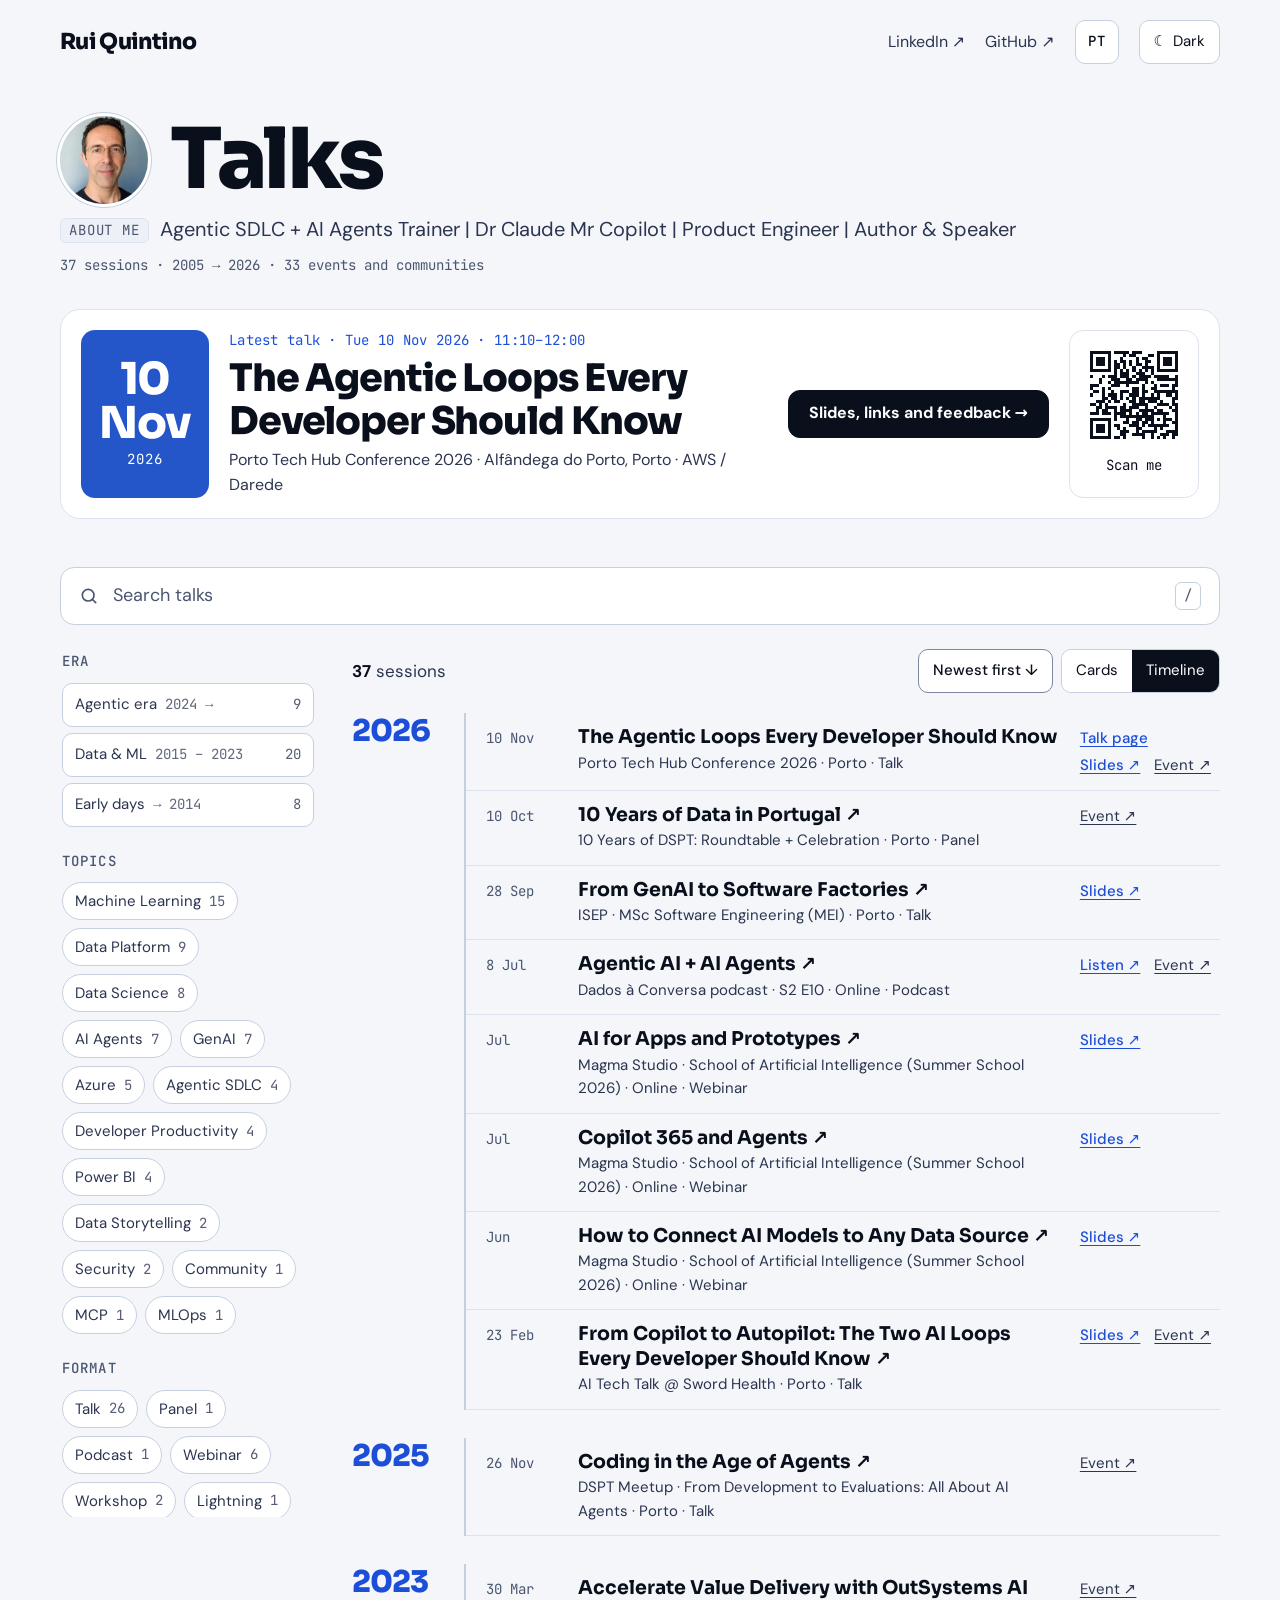
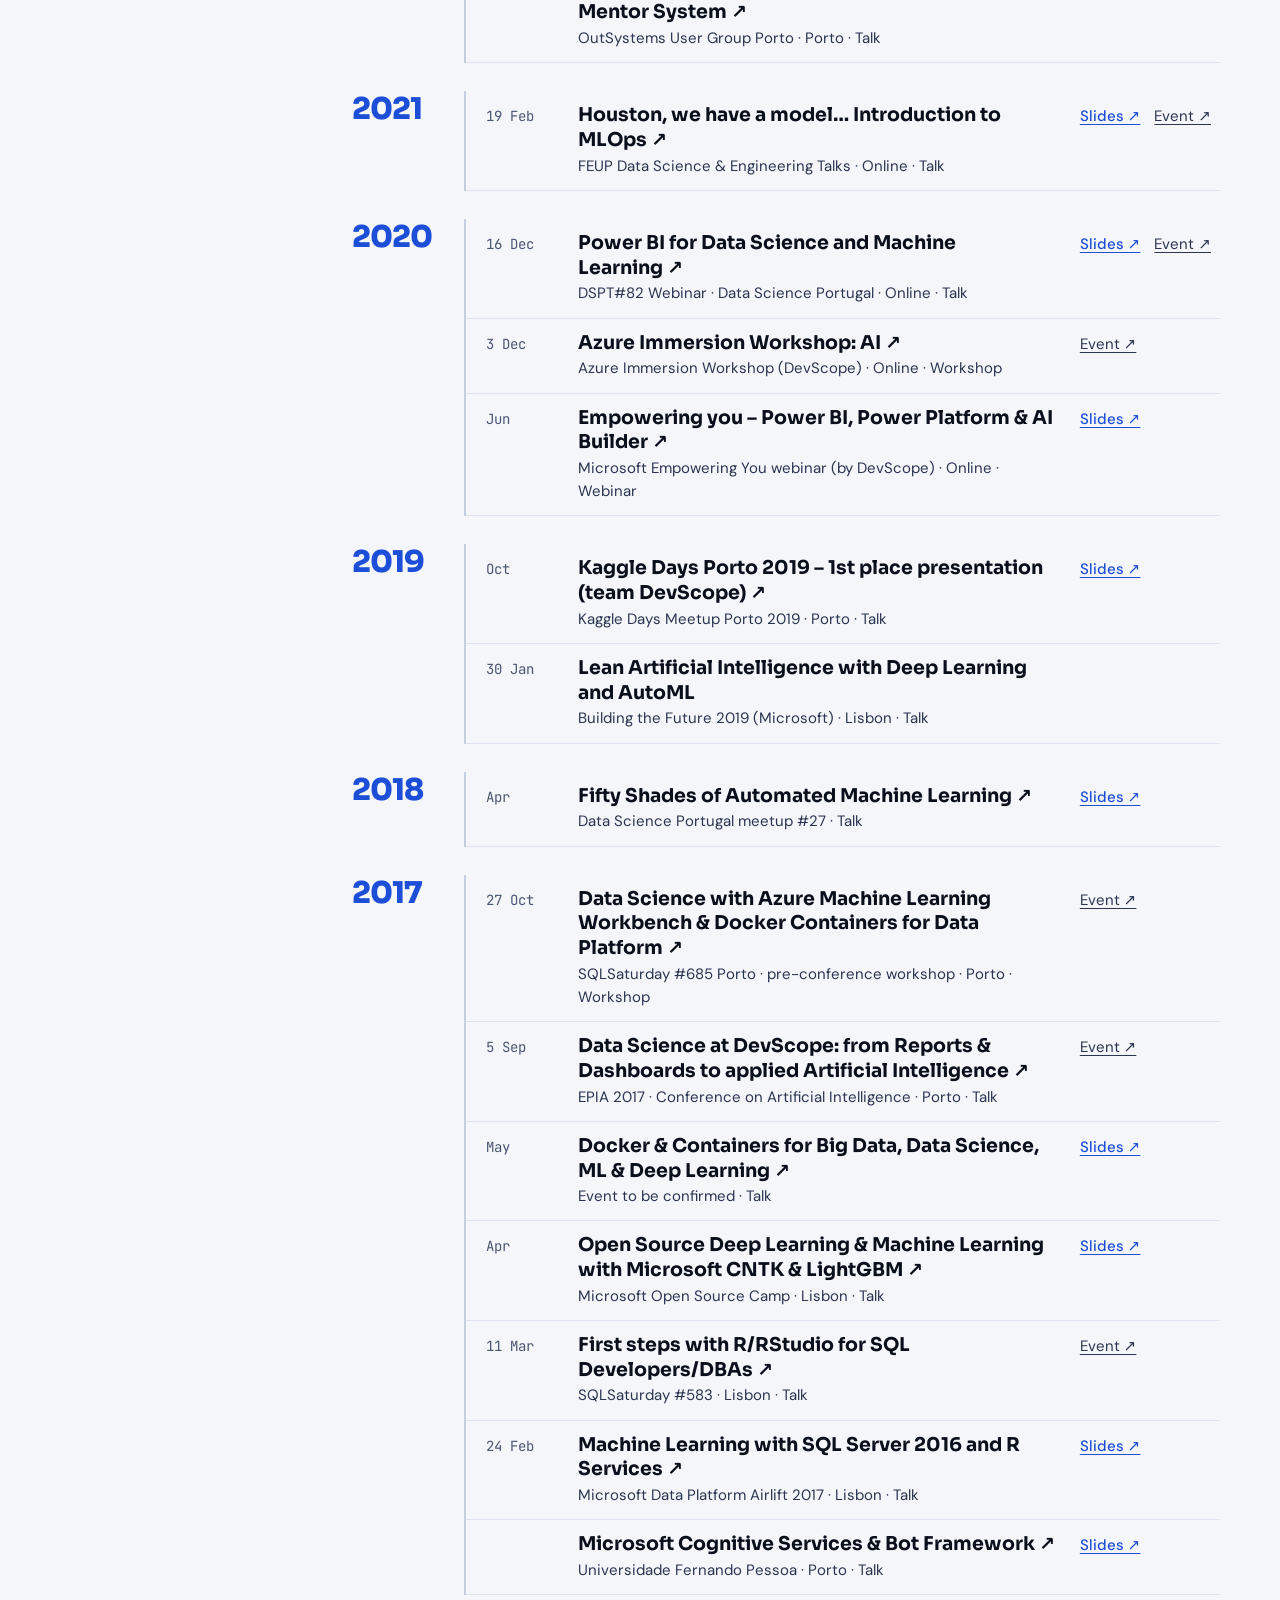
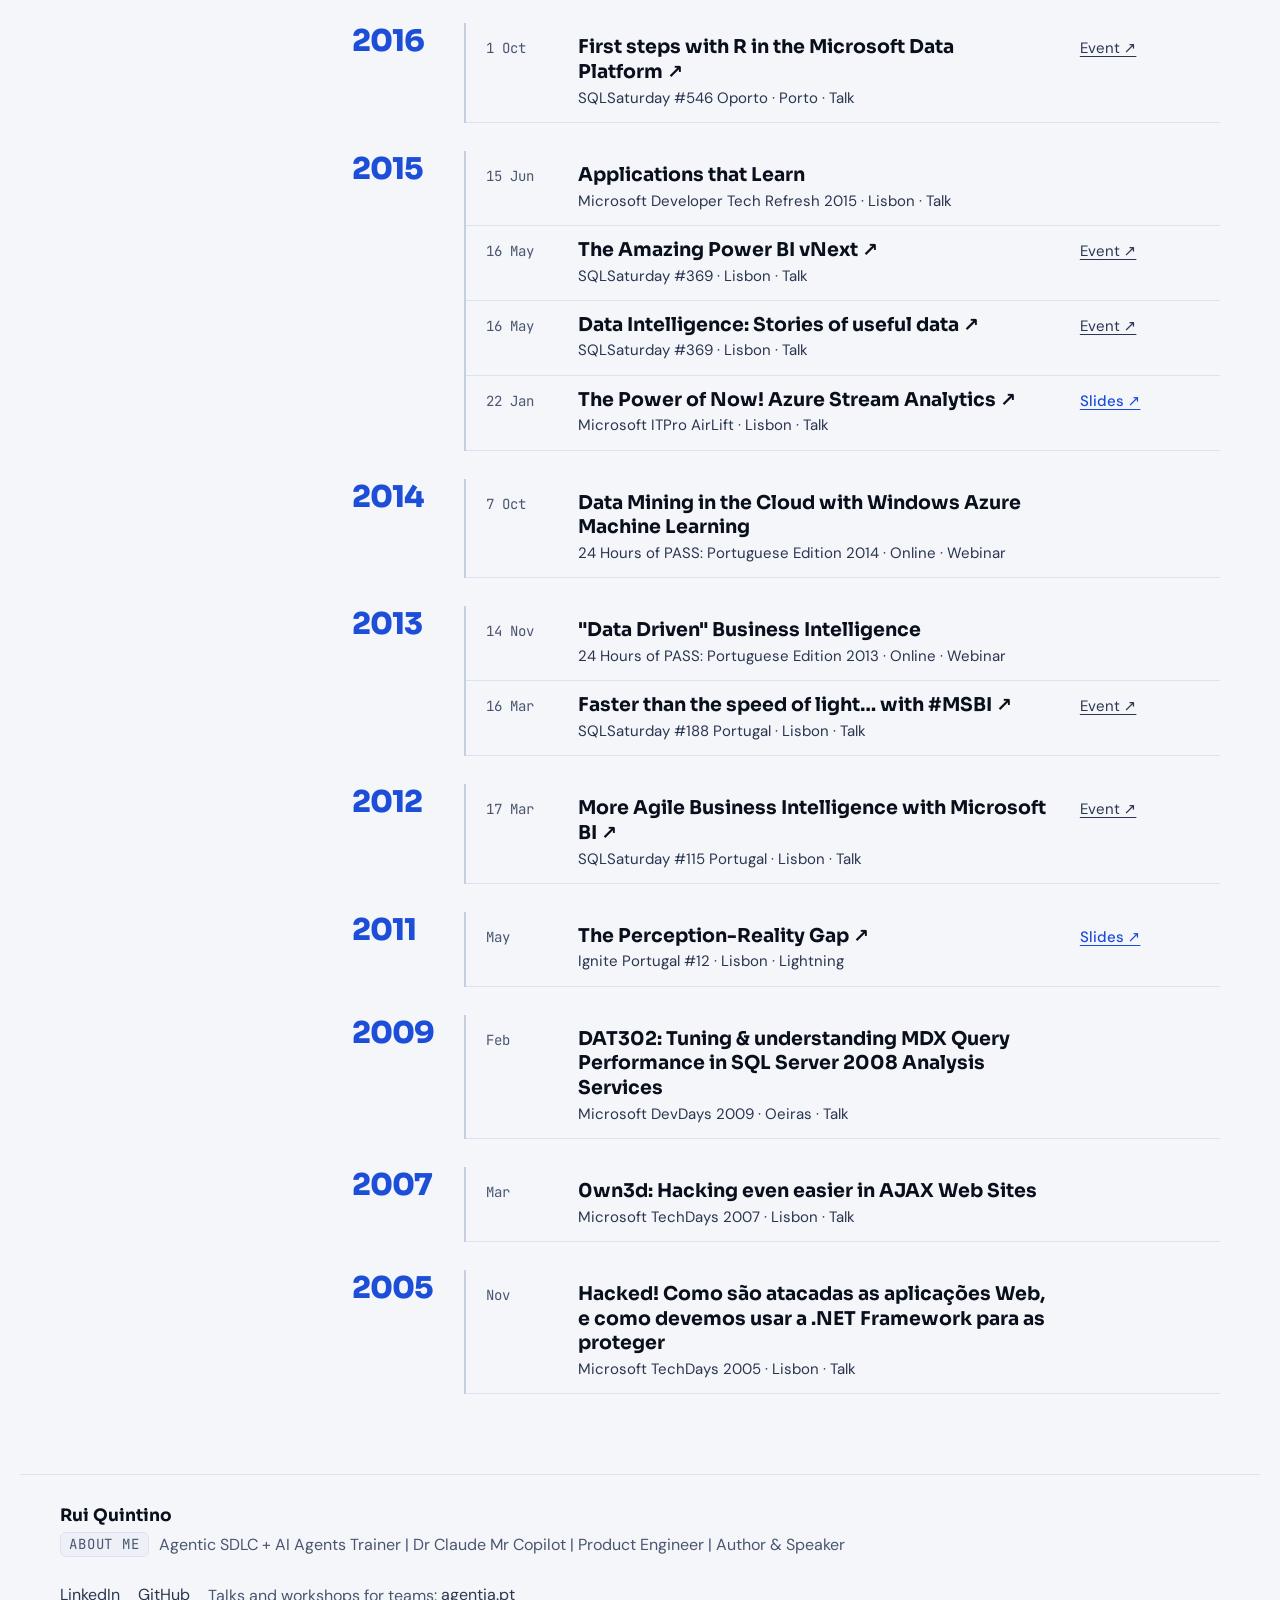
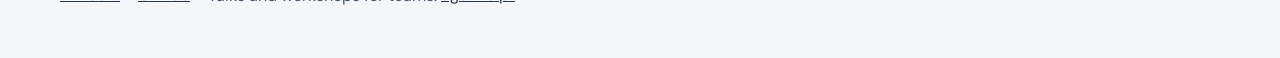
==== commit fb3167a1: "Add slides link to pth26 Co-Authored-By: Claude Opus 5.5 <noreply@anthropic.com>" ====
--- a/index.html
+++ b/index.html
@@ -102,7 +102,7 @@
         <button type="button" class="chip" data-group="format" data-value="Lightning" aria-pressed="false"><span class="chip-label">Lightning</span><span class="chip-count mono" data-count>1</span></button>
       </div></div>
       <div class="fgroup"><h2 class="fhead mono">Materials</h2><div class="fwrap">
-        <button type="button" class="chip" data-group="has" data-value="slides" aria-pressed="false"><span class="chip-label">Slides</span><span class="chip-count mono" data-count>16</span></button>
+        <button type="button" class="chip" data-group="has" data-value="slides" aria-pressed="false"><span class="chip-label">Slides</span><span class="chip-count mono" data-count>17</span></button>
         <button type="button" class="chip" data-group="has" data-value="audio" aria-pressed="false"><span class="chip-label">Audio</span><span class="chip-count mono" data-count>1</span></button>
       </div></div>
       <button type="button" class="btn btn-primary filters-done" data-filters-done>Filters</button>
@@ -124,7 +124,7 @@
         <button type="button" class="btn btn-primary" data-clear>Show all talks</button>
       </div>
       <ul class="grid" data-grid hidden>
-        <li class="card is-next" data-item data-id="pth26" data-date="2026-11-10" data-era="agentic" data-format="Talk" data-tags="AI Agents|Agentic SDLC|GenAI" data-has="" data-text="pth26 the agentic loops every developer should know porto tech hub conference 2026 porto alfandega do porto aws / darede talk en ai agents agentic sdlc genai loops are a key primitive for autonomous ai agents, and the now widely used &quot;agent mode&quot;. this session dives into the journey from the core reason + act loop to loop engineering — the shift from prompting agents to designing the systems that prompt them. and while the loops run — and the lights go out on fully automated dark software factories — what should we focus on? os loops agenticos que todos os programadores devem conhecer os loops sao uma primitiva fundamental dos agentes de ia autonomos e do agora amplamente usado &quot;agent mode&quot;. esta sessao percorre o caminho desde o loop base reason + act ate ao loop engineering — deixar de escrever prompts para os agentes e passar a desenhar os sistemas que os escrevem. e enquanto os loops correm — e as luzes se apagam em dark software factories totalmente automatizadas — em que nos devemos focar? talk ai agents agentic sdlc genai">
+        <li class="card is-next" data-item data-id="pth26" data-date="2026-11-10" data-era="agentic" data-format="Talk" data-tags="AI Agents|Agentic SDLC|GenAI" data-has="slides" data-text="pth26 the agentic loops every developer should know porto tech hub conference 2026 porto alfandega do porto slides diapositivos aws / darede talk en ai agents agentic sdlc genai loops are a key primitive for autonomous ai agents, and the now widely used &quot;agent mode&quot;. this session dives into the journey from the core reason + act loop to loop engineering — the shift from prompting agents to designing the systems that prompt them. and while the loops run — and the lights go out on fully automated dark software factories — what should we focus on? os loops agenticos que todos os programadores devem conhecer os loops sao uma primitiva fundamental dos agentes de ia autonomos e do agora amplamente usado &quot;agent mode&quot;. esta sessao percorre o caminho desde o loop base reason + act ate ao loop engineering — deixar de escrever prompts para os agentes e passar a desenhar os sistemas que os escrevem. e enquanto os loops correm — e as luzes se apagam em dark software factories totalmente automatizadas — em que nos devemos focar? talk ai agents agentic sdlc genai">
     <a class="cover tone-agentic" href="./pth26/" tabindex="-1" aria-hidden="true"><span class="cover-top"><span>Talk</span><span class="badge">Next</span></span><span class="cover-title">Agentic Loops</span></a>
     <div class="card-body">
       <p class="meta mono"><span class="meta-fmt">Talk<span class="badge-txt"> · Next</span> · </span>Tue 10 Nov 2026 · Porto</p>
@@ -132,7 +132,7 @@
       <p class="card-event">Porto Tech Hub Conference 2026</p>
       
       <div class="tags"><span class="tag" data-tag="AI Agents">AI Agents</span><span class="tag" data-tag="Agentic SDLC">Agentic SDLC</span><span class="tag" data-tag="GenAI">GenAI</span></div>
-      <div class="links"><a class="lnk" href="./pth26/">Talk page</a><a class="lnk lnk-quiet" href="https://portotechhub.com/conference-2026/" rel="noopener noreferrer">Event ↗</a></div>
+      <div class="links"><a class="lnk" href="./pth26/">Talk page</a><a class="lnk" href="https://learn.agentia.pt/public/talks/the-agentic-loops-every-developer-should-know/" rel="noopener noreferrer">Slides ↗</a><a class="lnk lnk-quiet" href="https://portotechhub.com/conference-2026/" rel="noopener noreferrer">Event ↗</a></div>
       <details class="peek"><summary>Details</summary>
         <p>Loops are a key primitive for autonomous AI agents, and the now widely used &quot;Agent Mode&quot;.</p><p>This session dives into the journey from the core Reason + Act loop to loop engineering — the shift from prompting agents to designing the systems that prompt them.</p><p>And while the loops run — and the lights go out on fully automated Dark Software Factories — what should we focus on?</p>
         <dl>
@@ -579,10 +579,10 @@
       </ul>
       <div class="timeline" data-list>
         <section class="year" data-year="2026"><h3 class="year-label">2026</h3><ol class="rows">
-      <li class="row" data-item data-id="pth26" data-date="2026-11-10" data-era="agentic" data-format="Talk" data-tags="AI Agents|Agentic SDLC|GenAI" data-has="" data-text="pth26 the agentic loops every developer should know porto tech hub conference 2026 porto alfandega do porto aws / darede talk en ai agents agentic sdlc genai loops are a key primitive for autonomous ai agents, and the now widely used &quot;agent mode&quot;. this session dives into the journey from the core reason + act loop to loop engineering — the shift from prompting agents to designing the systems that prompt them. and while the loops run — and the lights go out on fully automated dark software factories — what should we focus on? os loops agenticos que todos os programadores devem conhecer os loops sao uma primitiva fundamental dos agentes de ia autonomos e do agora amplamente usado &quot;agent mode&quot;. esta sessao percorre o caminho desde o loop base reason + act ate ao loop engineering — deixar de escrever prompts para os agentes e passar a desenhar os sistemas que os escrevem. e enquanto os loops correm — e as luzes se apagam em dark software factories totalmente automatizadas — em que nos devemos focar? talk ai agents agentic sdlc genai">
+      <li class="row" data-item data-id="pth26" data-date="2026-11-10" data-era="agentic" data-format="Talk" data-tags="AI Agents|Agentic SDLC|GenAI" data-has="slides" data-text="pth26 the agentic loops every developer should know porto tech hub conference 2026 porto alfandega do porto slides diapositivos aws / darede talk en ai agents agentic sdlc genai loops are a key primitive for autonomous ai agents, and the now widely used &quot;agent mode&quot;. this session dives into the journey from the core reason + act loop to loop engineering — the shift from prompting agents to designing the systems that prompt them. and while the loops run — and the lights go out on fully automated dark software factories — what should we focus on? os loops agenticos que todos os programadores devem conhecer os loops sao uma primitiva fundamental dos agentes de ia autonomos e do agora amplamente usado &quot;agent mode&quot;. esta sessao percorre o caminho desde o loop base reason + act ate ao loop engineering — deixar de escrever prompts para os agentes e passar a desenhar os sistemas que os escrevem. e enquanto os loops correm — e as luzes se apagam em dark software factories totalmente automatizadas — em que nos devemos focar? talk ai agents agentic sdlc genai">
       <span class="row-date mono">10 Nov</span>
       <div class="row-main"><span class="row-title"><a href="./pth26/">The Agentic Loops Every Developer Should Know</a></span><span class="row-sub">Porto Tech Hub Conference 2026 · Porto · Talk</span></div>
-      <div class="row-links"><a class="lnk" href="./pth26/">Talk page</a><a class="lnk lnk-quiet" href="https://portotechhub.com/conference-2026/" rel="noopener noreferrer">Event ↗</a></div>
+      <div class="row-links"><a class="lnk" href="./pth26/">Talk page</a><a class="lnk" href="https://learn.agentia.pt/public/talks/the-agentic-loops-every-developer-should-know/" rel="noopener noreferrer">Slides ↗</a><a class="lnk lnk-quiet" href="https://portotechhub.com/conference-2026/" rel="noopener noreferrer">Event ↗</a></div>
     </li>
       <li class="row" data-item data-id="dspt10" data-date="2026-10-10" data-era="agentic" data-format="Panel" data-tags="Data Science|Community" data-has="" data-text="dspt10 10 years of data in portugal 10 years of dspt: roundtable + celebration porto jam porto panel roundtable for data science portugal's 10th anniversary: the community's founders and early speakers look back at how data science and ai have changed in portugal over the past decade, and where they go next. data science community 10 anos de dados em portugal mesa-redonda do 10.º aniversario da data science portugal: os fundadores e os primeiros oradores da comunidade olham para a forma como a ciencia de dados e a ia mudaram em portugal na ultima decada, e para o que vem a seguir. panel data science community">
       <span class="row-date mono">10 Oct</span>
--- a/assets/site.css
+++ b/assets/site.css
@@ -274,6 +274,19 @@
 .q-count { font-size: 14px; padding: 1px 8px; border-radius: 999px; background: var(--surface-2); color: var(--fg-2); }
 .fb-card { display: flex; flex-direction: column; align-items: flex-start; gap: 12px; padding: 24px; border-radius: 20px; background: var(--surface); border: 1.5px solid var(--next-ring); }
 .fb-card p { margin: 0; color: var(--fg-2); max-width: 56ch; }
+/* Takeaway card: drawn on a canvas in the visitor's browser (assets/card.js); nothing leaves the device */
+.tk-card { display: flex; flex-direction: column; gap: 16px; padding: 24px; border-radius: 20px; background: var(--surface); border: 1.5px solid var(--line-2); max-width: 650px; }
+.tk-card > p { margin: 0; color: var(--fg-2); max-width: 56ch; }
+.tk-field { display: flex; flex-direction: column; gap: 6px; }
+.tk-field label { font-size: 15px; font-weight: 600; color: var(--fg-2); }
+.tk-field textarea, .tk-field input { width: 100%; padding: 12px 14px; border-radius: 12px; border: 1.5px solid var(--btn-line); background: var(--bg); color: var(--fg); font: inherit; font-size: 17px; line-height: 1.4; }
+.tk-field textarea { min-height: 96px; resize: vertical; }
+.tk-field textarea::placeholder { color: var(--muted); }
+.tk-count { align-self: flex-end; font-size: 14px; color: var(--muted); }
+.tk-canvas { display: block; width: 100%; max-width: 600px; height: auto; aspect-ratio: 1200 / 630; border-radius: 14px; border: 1.5px solid var(--line-2); background: #0B1020; }
+.tk-actions { display: flex; flex-wrap: wrap; gap: 10px; }
+.tk-actions .btn:disabled { opacity: 0.5; cursor: not-allowed; }
+@media (max-width: 479px) { .tk-card { padding: 18px; } .tk-actions .btn { flex: 1 1 100%; } }
 .note { margin: -8px 0 0; font-size: 15px; color: var(--muted); font-style: italic; }
 .kv { margin: 0; display: flex; flex-wrap: wrap; gap: 12px 32px; }
 .kv dt { font-size: 14px; letter-spacing: 0.08em; text-transform: uppercase; color: var(--muted); }
@@ -319,6 +332,26 @@
 .live-body code { font-family: var(--mono); font-size: 0.9em; padding: 1px 6px; border-radius: 6px; background: var(--surface-2); }
 .live-body a { color: var(--accent); font-weight: 500; text-underline-offset: 3px; }
 .live-upd { margin: 0; font-size: 14px; color: var(--muted); }
+.live-code { display: flex; flex-wrap: wrap; align-items: center; gap: 8px; }
+.live-code pre { margin: 0; flex: 1 1 100%; min-width: 0; padding: 14px 16px; border-radius: 12px; background: var(--surface-2); border: 1px solid var(--line); font-family: var(--mono); font-size: 16px; line-height: 1.55; white-space: pre-wrap; overflow-wrap: anywhere; }
+.live-code pre code { padding: 0; border-radius: 0; background: none; font-size: inherit; }
+.live-body .is-new { animation: live-new 2.4s ease-out; }
+.live-body .is-new::after { content: attr(data-new); display: inline-block; margin-left: 8px; padding: 1px 8px; border-radius: 999px; background: var(--accent); color: var(--bg); font-family: var(--mono); font-size: 14px; font-weight: 700; letter-spacing: 0.06em; text-transform: uppercase; line-height: 1.4; vertical-align: 0.1em; }
+.live-body .live-code.is-new::after { margin-left: 0; }
+@keyframes live-new { from { background-color: color-mix(in srgb, var(--accent) 22%, transparent); } to { background-color: transparent; } }
+.live-pill { position: fixed; z-index: 40; top: calc(12px + env(safe-area-inset-top, 0px)); left: 50%; transform: translateX(-50%); display: inline-flex; align-items: center; min-height: 44px; padding: 8px 18px; border-radius: 999px; background: var(--accent); color: var(--bg); font-size: 16px; font-weight: 600; text-decoration: none; white-space: nowrap; box-shadow: 0 10px 30px rgba(10, 15, 28, 0.28); }
+.live-pill[hidden] { display: none; }
+.live-notes { scroll-margin-top: 16px; }
+.dry-run { position: fixed; z-index: 60; left: 12px; bottom: calc(12px + env(safe-area-inset-bottom, 0px)); display: inline-flex; align-items: center; min-height: 44px; padding: 6px 14px; border-radius: 999px; background: var(--fg); color: var(--bg); font-size: 14px; font-weight: 700; text-decoration: none; box-shadow: 0 10px 30px rgba(10, 15, 28, 0.28); }
+body.has-toast .dry-run { bottom: calc(96px + env(safe-area-inset-bottom, 0px)); }
+.onair { display: flex; flex-direction: column; gap: 8px; max-width: 520px; }
+.onair[hidden], .onair-bar[hidden] { display: none; }
+.onair-txt { margin: 0; font-size: 16px; color: var(--accent); }
+.onair-txt .pulse { font-size: 0.7em; vertical-align: 0.15em; }
+.onair-bar { appearance: none; -webkit-appearance: none; display: block; width: 100%; height: 6px; border: 0; border-radius: 999px; background: var(--line); overflow: hidden; }
+.onair-bar::-webkit-progress-bar { background: var(--line); border-radius: 999px; }
+.onair-bar::-webkit-progress-value { background: var(--accent); border-radius: 999px; }
+.onair-bar::-moz-progress-bar { background: var(--accent); border-radius: 999px; }
 .share { display: flex; flex-wrap: wrap; align-items: center; gap: 10px; }
 .share > span { font-size: 14px; color: var(--muted); text-transform: uppercase; letter-spacing: 0.08em; }
 .share code { font-family: var(--mono); font-size: 15px; padding: 6px 10px; border-radius: 8px; background: var(--surface-2); color: var(--fg); word-break: break-all; }
@@ -382,7 +415,7 @@
   padding: max(24px, env(safe-area-inset-top, 0px)) max(24px, env(safe-area-inset-right, 0px)) max(24px, env(safe-area-inset-bottom, 0px)) max(24px, env(safe-area-inset-left, 0px));
   flex-direction: column; overflow: auto; }
 .stage:target { display: flex; }
-.stage-bar { display: flex; justify-content: flex-end; gap: 8px; }
+.stage-bar { display: flex; flex-wrap: wrap; align-items: center; justify-content: flex-end; gap: 8px; }
 .stage-inner { flex: 1; display: flex; flex-wrap: wrap; align-items: center; justify-content: center; gap: clamp(24px, 5vw, 80px); }
 .stage-qr { width: min(72vh, 80vw, 640px); padding: 12px; border-radius: 24px; background: #FFFFFF; line-height: 0; }
 .stage-qr .qr-svg { width: 100%; height: auto; display: block; }
@@ -390,6 +423,16 @@
 .stage-title { margin: 0; font-family: var(--display); font-weight: 800; font-size: clamp(32px, 4.6vw, 64px); line-height: 1.05; letter-spacing: -0.035em; text-wrap: balance; }
 .stage-url { margin: 0; font-size: clamp(20px, 2.4vw, 32px); color: var(--accent); overflow-wrap: anywhere; }
 .stage-sub { margin: 0; font-size: clamp(18px, 1.8vw, 24px); color: var(--fg-2); }
+/* two faces (page QR / feedback QR); without JS the page face is the only one shown */
+.stage[data-face="page"] [data-face-panel="fb"], .stage[data-face="fb"] [data-face-panel="page"] { display: none; }
+.stage-alt { margin: 0; font-size: clamp(16px, 1.5vw, 20px); color: var(--muted); overflow-wrap: anywhere; }
+.stage-alt .mono { color: var(--accent); }
+.stage-text .eyebrow { font-size: clamp(14px, 1.3vw, 18px); }
+/* session clock for the speaker: left of the bar, readable from the lectern */
+.stage-clock { margin: 0 auto 0 0; font-size: clamp(20px, 2vw, 28px); font-weight: 500; line-height: 44px; color: var(--fg-2); font-variant-numeric: tabular-nums; white-space: nowrap; }
+.stage-clock.is-ending { color: var(--accent); font-weight: 700; }
+.stage-faces { border-color: var(--btn-line); }
+.stage-faces .seg-btn { min-height: 44px; font-size: 15px; }
 body:has(.stage:target) { overflow: hidden; }
 
 /* footer */
@@ -417,5 +460,6 @@
 
 @media (prefers-reduced-motion: reduce) {
   .pulse { animation: none; }
+  .live-body .is-new { animation: none; }
   .card, .card:hover { transition: none; transform: none; }
 }
